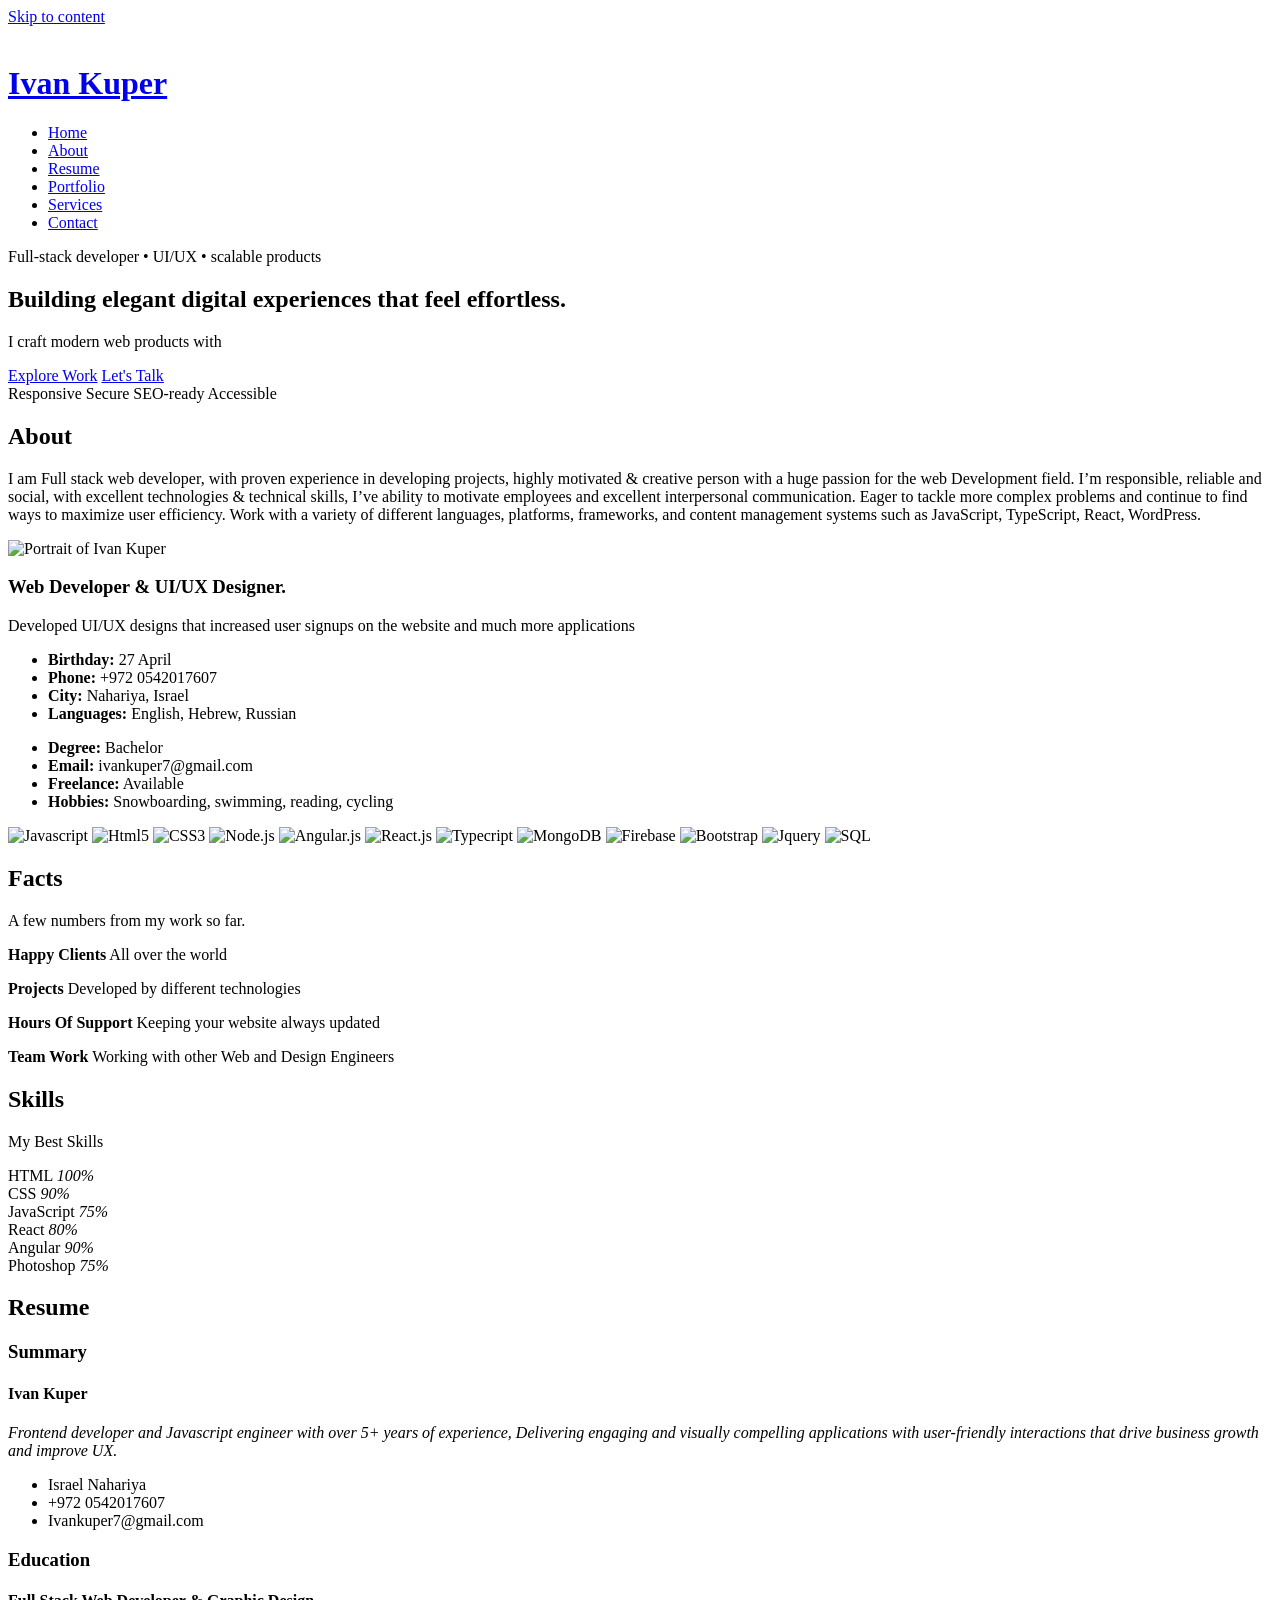
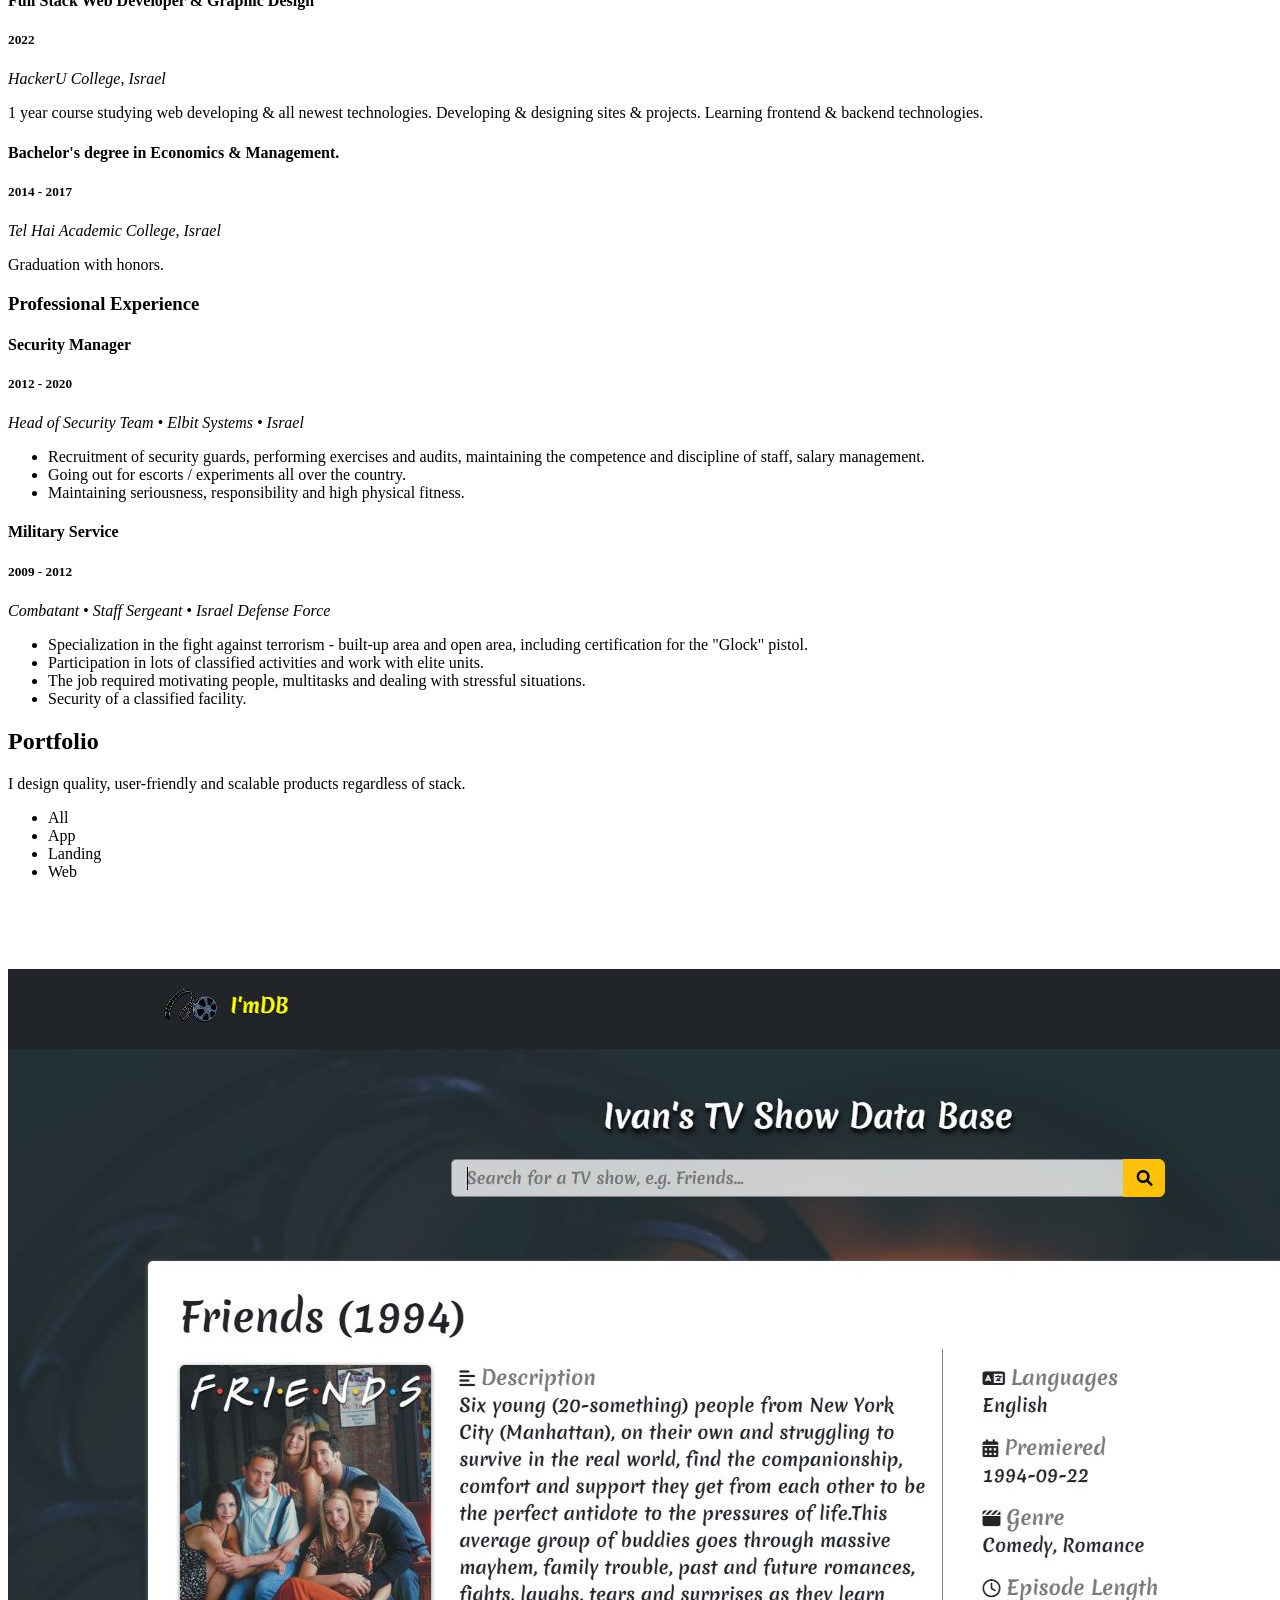
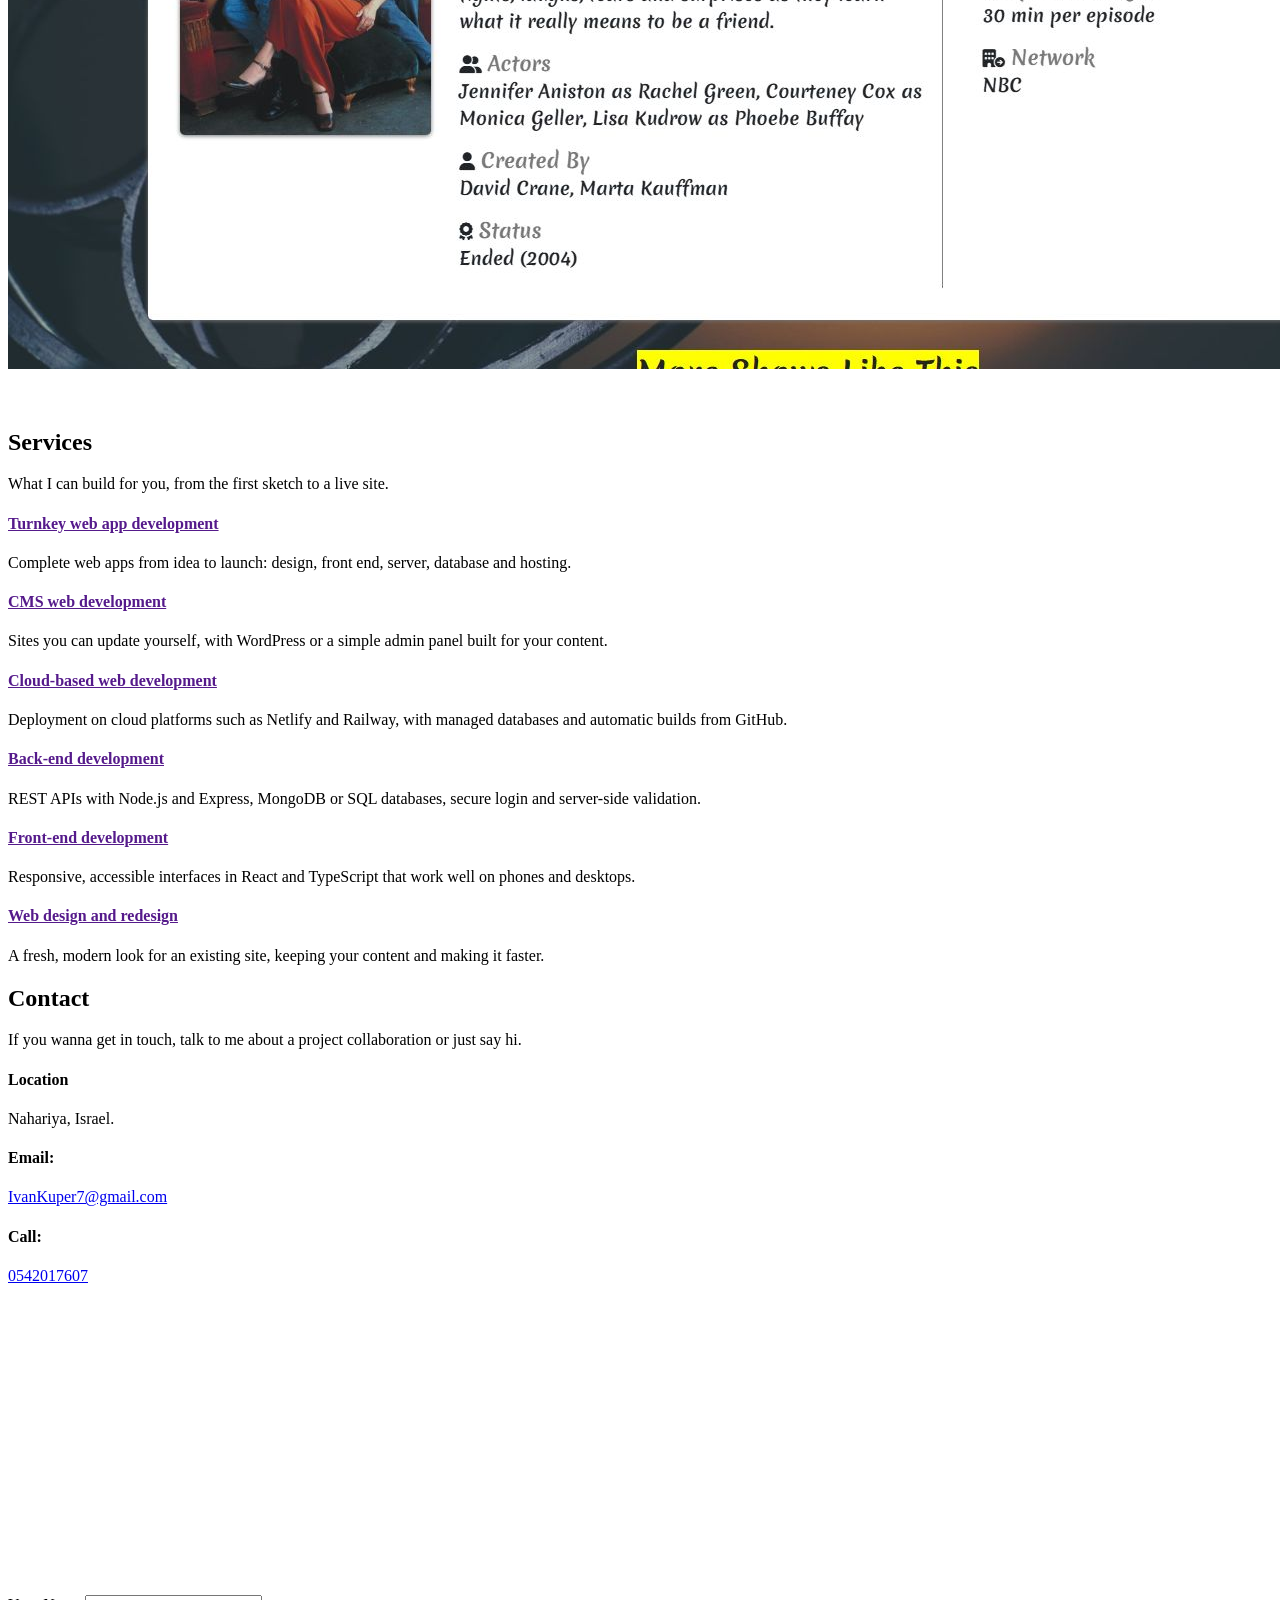
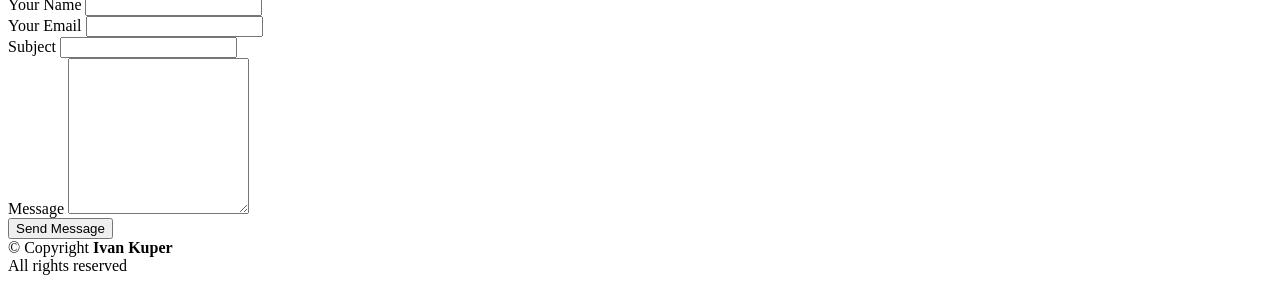
==== classic.html @ 94e7eb1d "Keep cards clear of the top bar, fix project claims, drop the dead resume link - Frosted top band so" ====
<!doctype html>
<html lang="en">
  <head>
    <!-- Google tag (gtag.js) -->
    <script
      async
      src="https://www.googletagmanager.com/gtag/js?id=G-8F8KC9WQPY"
    ></script>
    <script>
      window.dataLayer = window.dataLayer || [];
      function gtag() {
        dataLayer.push(arguments);
      }
      gtag("js", new Date());

      gtag("config", "G-8F8KC9WQPY");
    </script>
    <meta charset="utf-8" />
    <meta content="width=device-width, initial-scale=1.0" name="viewport" />
    <meta name="theme-color" content="#060816" />

    <title>Ivan Kuper | Full-Stack Developer & UI/UX Designer</title>
    <meta
      name="description"
      content="Ivan Kuper builds modern, responsive, and accessible web experiences with a premium blend of design and engineering."
    />
    <meta
      name="keywords"
      content="Ivan Kuper, full-stack developer, web developer, UI/UX designer, portfolio, responsive websites"
    />

    <!-- Favicons -->
    <link href="assets/img/logo.png" rel="icon" />
    <link href="assets/img/logo.png" rel="apple-touch-icon" />

    <!-- Google Fonts -->
    <link
      href="https://fonts.googleapis.com/css?family=Open+Sans:300,300i,400,400i,600,600i,700,700i|Raleway:300,300i,400,400i,500,500i,600,600i,700,700i|Poppins:300,300i,400,400i,500,500i,600,600i,700,700i"
      rel="stylesheet"
    />

    <!-- Vendor CSS Files -->
    <link href="assets/vendor/aos/aos.css" rel="stylesheet" />
    <link
      href="assets/vendor/bootstrap/css/bootstrap.min.css"
      rel="stylesheet"
    />
    <link
      href="assets/vendor/bootstrap-icons/bootstrap-icons.css"
      rel="stylesheet"
    />
    <link href="assets/vendor/boxicons/css/boxicons.min.css" rel="stylesheet" />
    <link
      href="assets/vendor/glightbox/css/glightbox.min.css"
      rel="stylesheet"
    />
    <link href="assets/vendor/swiper/swiper-bundle.min.css" rel="stylesheet" />

    <!-- Template Main CSS File -->
    <link href="assets/css/style.css" rel="stylesheet" />
  </head>

  <body>
    <a class="skip-link" href="#main">Skip to content</a>

    <!-- ======= Mobile nav toggle button ======= -->
    <i class="bi bi-list mobile-nav-toggle d-xl-none"></i>

    <!-- ======= Header ======= -->
    <header id="header">
      <div class="d-flex flex-column">
        <div class="profile">
          <img
            src="assets/img/Profile.jpg"
            alt=""
            class="img-fluid rounded-circle"
          />
          <h1 class="text-light"><a href="index.html">Ivan Kuper</a></h1>
          <div class="social-links mt-3 text-center">
            <a
              target="_blank"
              href="https://twitter.com/Ivan7Kuper"
              class="twitter"
              ><i class="bx bxl-twitter"></i
            ></a>
            <a
              target="_blank"
              href="https://www.facebook.com/ivankuper7"
              class="facebook"
              ><i class="bx bxl-facebook"></i
            ></a>
            <a
              target="_blank"
              href="https://www.instagram.com/ivan_kuper/"
              class="instagram"
              ><i class="bx bxl-instagram"></i
            ></a>
            <a
              target="_blank"
              href="https://github.com/IvanKuper"
              class="google-plus"
              ><i class="bx bxl-github"></i
            ></a>
            <a
              target="_blank"
              href="https://www.linkedin.com/in/ivankuper/"
              class="linkedin"
              ><i class="bx bxl-linkedin"></i
            ></a>
          </div>
        </div>

        <nav id="navbar" class="nav-menu navbar">
          <ul>
            <li>
              <a href="#hero" class="nav-link scrollto active"
                ><i class="bx bx-home"></i> <span>Home</span></a
              >
            </li>
            <li>
              <a href="#about" class="nav-link scrollto"
                ><i class="bx bx-user"></i> <span>About</span></a
              >
            </li>
            <li>
              <a href="#resume" class="nav-link scrollto"
                ><i class="bx bx-file-blank"></i> <span>Resume</span></a
              >
            </li>
            <li>
              <a href="#portfolio" class="nav-link scrollto"
                ><i class="bx bx-book-content"></i> <span>Portfolio</span></a
              >
            </li>
            <li>
              <a href="#services" class="nav-link scrollto"
                ><i class="bx bx-server"></i> <span>Services</span></a
              >
            </li>
            <li>
              <a href="#contact" class="nav-link scrollto"
                ><i class="bx bx-envelope"></i> <span>Contact</span></a
              >
            </li>
          </ul>
        </nav>
        <!-- .nav-menu -->
      </div>
    </header>
    <!-- End Header -->

    <!-- ======= Hero Section ======= -->
    <section
      id="hero"
      class="d-flex flex-column justify-content-center align-items-center"
    >
      <div class="hero-container" data-aos="fade-up">
        <div class="hero-badge">
          Full-stack developer • UI/UX • scalable products
        </div>
        <h1>Building elegant digital experiences that feel effortless.</h1>
        <p>
          I craft modern web products with
          <span
            class="typed"
            data-typed-items="fast performance, polished interfaces, accessible products, scalable architecture"
          ></span>
        </p>
        <div class="hero-actions">
          <a href="#portfolio" class="btn btn-primary">Explore Work</a>
          <a href="#contact" class="btn btn-secondary">Let's Talk</a>
        </div>
        <div class="hero-highlights">
          <span>Responsive</span>
          <span>Secure</span>
          <span>SEO-ready</span>
          <span>Accessible</span>
        </div>
      </div>
    </section>

    <!-- End Hero -->

    <main id="main">
      <!-- ======= About Section ======= -->
      <section id="about" class="about">
        <div class="container">
          <div class="section-title">
            <h2>About</h2>
            <p>
              I am Full stack web developer, with proven experience in
              developing projects, highly motivated & creative person with a
              huge passion for the web Development field. I’m responsible,
              reliable and social, with excellent technologies & technical
              skills, I’ve ability to motivate employees and excellent
              interpersonal communication. Eager to tackle more complex problems
              and continue to find ways to maximize user efficiency. Work with a
              variety of different languages, platforms, frameworks, and content
              management systems such as JavaScript, TypeScript, React,
              WordPress.
            </p>
            <p></p>
          </div>

          <div class="row">
            <div class="col-lg-4" data-aos="fade-right">
              <img
                src="assets/img/Profile.jpg"
                class="img-fluid"
                alt="Portrait of Ivan Kuper"
              />
            </div>
            <div class="col-lg-8 pt-4 pt-lg-0 content" data-aos="fade-left">
              <h3>Web Developer &amp; UI/UX Designer.</h3>
              <p class="fst-italic">
                Developed UI/UX designs that increased user signups on the
                website and much more applications
              </p>
              <div class="row">
                <div class="col-lg-6">
                  <ul>
                    <li>
                      <i class="bi bi-chevron-right"></i>
                      <strong>Birthday:</strong> <span>27 April</span>
                    </li>
                    <li>
                      <i class="bi bi-chevron-right"></i>
                      <strong>Phone:</strong> <span>+972 0542017607</span>
                    </li>
                    <li>
                      <i class="bi bi-chevron-right"></i>
                      <strong>City:</strong> <span>Nahariya, Israel</span>
                    </li>
                    <li>
                      <i class="bi bi-chevron-right"></i>
                      <strong>Languages:</strong>
                      <span>English, Hebrew, Russian</span>
                    </li>
                  </ul>
                </div>
                <div class="col-lg-6">
                  <ul>
                    <li>
                      <i class="bi bi-chevron-right"></i>
                      <strong>Degree:</strong> <span>Bachelor</span>
                    </li>
                    <li>
                      <i class="bi bi-chevron-right"></i>
                      <strong>Email:</strong>
                      <span>ivankuper7@gmail.com</span>
                    </li>
                    <li>
                      <i class="bi bi-chevron-right"></i>
                      <strong>Freelance:</strong> <span>Available</span>
                    </li>
                    <li>
                      <i class="bi bi-chevron-right"></i>
                      <strong>Hobbies:</strong>
                      <span>Snowboarding, swimming, reading, cycling</span>
                    </li>
                  </ul>
                </div>
              </div>
              <div class="logos">
                <div class="row">
                  <img
                    class="lan-logos"
                    src="./assets/img/Languages/javascript.png"
                    alt="Javascript"
                  />
                  <img
                    class="lan-logos"
                    src="./assets/img/Languages/html5.png"
                    alt="Html5"
                  />
                  <img
                    class="lan-logos"
                    src="./assets/img/Languages/css3.png"
                    alt="CSS3"
                  />
                  <img
                    class="lan-logos"
                    src="./assets/img/Languages/node.png"
                    alt="Node.js"
                  />
                  <img
                    class="lan-logos"
                    src="./assets/img/Languages/AngularJS-Shield.svg"
                    alt="Angular.js"
                  />
                  <img
                    class="lan-logos"
                    src="./assets/img/Languages/react.png"
                    alt="React.js"
                  />
                  <img
                    class="lan-logos"
                    src="./assets/img/Languages/typescript.png"
                    alt="Typecript"
                  />
                  <img
                    class="lan-logos"
                    src="./assets/img/Languages/Mongo.png"
                    alt="MongoDB"
                  />
                  <img
                    class="lan-logos"
                    src="./assets/img/Languages/firebase.png"
                    alt="Firebase"
                  />

                  <img
                    class="lan-logos"
                    src="./assets/img/Languages/bootstrap_plain_wordmark_logo_icon_146620.png"
                    alt="Bootstrap"
                  />
                  <img
                    class="lan-logos"
                    src="./assets/img/Languages/jquery.gif"
                    alt="Jquery"
                  />
                  <img
                    class="lan-logos"
                    src="./assets/img/Languages/sql.png"
                    alt="SQL"
                  />
                </div>
              </div>
            </div>
          </div>
        </div>
      </section>
      <!-- End About Section -->

      <!-- ======= Facts Section ======= -->
      <section id="facts" class="facts">
        <div class="container">
          <div class="section-title">
            <h2>Facts</h2>
            <p>
              A few numbers from my work so far.
            </p>
          </div>

          <div class="row no-gutters">
            <div
              class="col-lg-3 col-md-6 d-md-flex align-items-md-stretch"
              data-aos="fade-up"
            >
              <div class="count-box">
                <i class="bi bi-emoji-smile"></i>
                <span
                  data-purecounter-start="0"
                  data-purecounter-end="15"
                  data-purecounter-duration="1"
                  class="purecounter"
                ></span>
                <p><strong>Happy Clients</strong> All over the world</p>
              </div>
            </div>

            <div
              class="col-lg-3 col-md-6 d-md-flex align-items-md-stretch"
              data-aos="fade-up"
              data-aos-delay="100"
            >
              <div class="count-box">
                <i class="bi bi-journal-richtext"></i>
                <span
                  data-purecounter-start="0"
                  data-purecounter-end="10"
                  data-purecounter-duration="1"
                  class="purecounter"
                ></span>
                <p>
                  <strong>Projects</strong> Developed by different technologies
                </p>
              </div>
            </div>

            <div
              class="col-lg-3 col-md-6 d-md-flex align-items-md-stretch"
              data-aos="fade-up"
              data-aos-delay="200"
            >
              <div class="count-box">
                <i class="bi bi-headset"></i>
                <span
                  data-purecounter-start="0"
                  data-purecounter-end="360"
                  data-purecounter-duration="1"
                  class="purecounter"
                ></span>
                <p>
                  <strong>Hours Of Support</strong> Keeping your website always
                  updated
                </p>
              </div>
            </div>

            <div
              class="col-lg-3 col-md-6 d-md-flex align-items-md-stretch"
              data-aos="fade-up"
              data-aos-delay="300"
            >
              <div class="count-box">
                <i class="bi bi-people"></i>
                <span
                  data-purecounter-start="0"
                  data-purecounter-end="4"
                  data-purecounter-duration="1"
                  class="purecounter"
                ></span>
                <p>
                  <strong>Team Work</strong> Working with other Web and Design
                  Engineers
                </p>
              </div>
            </div>
          </div>
        </div>
      </section>
      <!-- End Facts Section -->

      <!-- ======= Skills Section ======= -->
      <section id="skills" class="skills section-bg">
        <div class="container">
          <div class="section-title">
            <h2>Skills</h2>
            <p>My Best Skills</p>
          </div>

          <div class="row skills-content">
            <div class="col-lg-6" data-aos="fade-up">
              <div class="progress">
                <span class="skill">HTML <i class="val">100%</i></span>
                <div class="progress-bar-wrap">
                  <div
                    class="progress-bar"
                    role="progressbar"
                    aria-valuenow="100"
                    aria-valuemin="0"
                    aria-valuemax="100"
                  ></div>
                </div>
              </div>

              <div class="progress">
                <span class="skill">CSS <i class="val">90%</i></span>
                <div class="progress-bar-wrap">
                  <div
                    class="progress-bar"
                    role="progressbar"
                    aria-valuenow="90"
                    aria-valuemin="0"
                    aria-valuemax="100"
                  ></div>
                </div>
              </div>

              <div class="progress">
                <span class="skill">JavaScript <i class="val">75%</i></span>
                <div class="progress-bar-wrap">
                  <div
                    class="progress-bar"
                    role="progressbar"
                    aria-valuenow="75"
                    aria-valuemin="0"
                    aria-valuemax="100"
                  ></div>
                </div>
              </div>
            </div>

            <div class="col-lg-6" data-aos="fade-up" data-aos-delay="100">
              <div class="progress">
                <span class="skill">React <i class="val">80%</i></span>
                <div class="progress-bar-wrap">
                  <div
                    class="progress-bar"
                    role="progressbar"
                    aria-valuenow="80"
                    aria-valuemin="0"
                    aria-valuemax="100"
                  ></div>
                </div>
              </div>

              <div class="progress">
                <span class="skill">Angular <i class="val">90%</i></span>
                <div class="progress-bar-wrap">
                  <div
                    class="progress-bar"
                    role="progressbar"
                    aria-valuenow="90"
                    aria-valuemin="0"
                    aria-valuemax="100"
                  ></div>
                </div>
              </div>

              <div class="progress">
                <span class="skill">Photoshop <i class="val">75%</i></span>
                <div class="progress-bar-wrap">
                  <div
                    class="progress-bar"
                    role="progressbar"
                    aria-valuenow="75"
                    aria-valuemin="0"
                    aria-valuemax="100"
                  ></div>
                </div>
              </div>
            </div>
          </div>
        </div>
      </section>
      <!-- End Skills Section -->

      <!-- ======= Resume Section ======= -->
      <section id="resume" class="resume">
        <div class="container">
          <div class="section-title">
            <h2>Resume</h2>
            <p></p>
          </div>
          <div class="row">
            <div class="col-lg-6" data-aos="fade-up">
              <h3 class="resume-title">Summary</h3>
              <div class="resume-item pb-0">
                <h4>Ivan Kuper</h4>
                <p>
                  <em>
                    Frontend developer and Javascript engineer with over 5+
                    years of experience, Delivering engaging and visually
                    compelling applications with user-friendly interactions that
                    drive business growth and improve UX.
                  </em>
                </p>
                <ul>
                  <li>Israel Nahariya</li>
                  <li>+972 0542017607</li>
                  <li>Ivankuper7@gmail.com</li>
                </ul>
              </div>

              <h3 class="resume-title">Education</h3>
              <div class="resume-item">
                <h4>Full Stack Web Developer &amp; Graphic Design</h4>
                <h5>2022</h5>
                <p><em>HackerU College, Israel</em></p>
                <p>
                  1 year course studying web developing & all newest
                  technologies. Developing & designing sites & projects.
                  Learning frontend & backend technologies.
                </p>
              </div>
              <div class="resume-item">
                <h4>Bachelor's degree in Economics &amp; Management.</h4>
                <h5>2014 - 2017</h5>
                <p><em>Tel Hai Academic College, Israel</em></p>
                <p>Graduation with honors.</p>
              </div>
            </div>
            <div class="col-lg-6" data-aos="fade-up" data-aos-delay="100">
              <h3 class="resume-title">Professional Experience</h3>
              <div class="resume-item">
                <h4>Security Manager</h4>
                <h5>2012 - 2020</h5>
                <p>
                  <em>Head of Security Team • Elbit Systems • Israel </em>
                </p>
                <ul>
                  <li>
                    Recruitment of security guards, performing exercises and
                    audits, maintaining the competence and discipline of staff,
                    salary management.
                  </li>
                  <li>
                    Going out for escorts / experiments all over the country.
                  </li>
                  <li>
                    Maintaining seriousness, responsibility and high physical
                    fitness.
                  </li>
                </ul>
              </div>
              <div class="resume-item">
                <h4>Military Service</h4>
                <h5>2009 - 2012</h5>
                <p>
                  <em>Combatant • Staff Sergeant • Israel Defense Force</em>
                </p>
                <ul>
                  <li>
                    Specialization in the fight against terrorism - built-up
                    area and open area, including certification for the "Glock"
                    pistol.
                  </li>
                  <li>
                    Participation in lots of classified activities and work with
                    elite units.
                  </li>

                  <li>
                    The job required motivating people, multitasks and dealing
                    with stressful situations.
                  </li>
                  <li>Security of a classified facility.</li>
                </ul>
              </div>
            </div>
          </div>
        </div>
      </section>
      <!-- End Resume Section -->

      <!-- ======= Portfolio Section ======= -->
      <section id="portfolio" class="portfolio section-bg">
        <div class="container">
          <div class="section-title">
            <h2>Portfolio</h2>
            <p>
              I design quality, user-friendly and scalable products regardless
              of stack.
            </p>
          </div>

          <div class="row" data-aos="fade-up">
            <div class="col-lg-12 d-flex justify-content-center">
              <ul id="portfolio-flters">
                <li data-filter="*" class="filter-active">All</li>
                <li data-filter=".filter-app">App</li>
                <li data-filter=".filter-card">Landing</li>
                <li data-filter=".filter-web">Web</li>
              </ul>
            </div>
          </div>

          <div
            class="row portfolio-container"
            data-aos="fade-up"
            data-aos-delay="100"
          >
            <div class="col-lg-4 col-md-6 portfolio-item filter-web">
              <div class="portfolio-wrap">
                <img
                  src="assets/img/portfolio/bizik.JPG"
                  class="img-fluid"
                  alt=""
                />
                <div class="portfolio-links">
                  <a
                    href="https://github.com/IvanKuper/BiziK"
                    target="_blank"
                    ><i class="bx bxl-github"></i
                  ></a>
                  <a href="https://bizik.netlify.app/" target="_blank"
                    ><i class="bx bx-link"></i
                  ></a>
                </div>
              </div>
            </div>
            <div class="col-lg-4 col-md-6 portfolio-item filter-web">
              <div class="portfolio-wrap">
                <img
                  src="assets/img/portfolio/mardi.JPG"
                  class="img-fluid"
                  alt=""
                />
                <div class="portfolio-links">
                  <a
                    href="https://github.com/IvanKuper/mardi-gras-by-ivan-kuper"
                    target="_blank"
                    ><i class="bx bxl-github"></i
                  ></a>
                  <a
                    href="https://mardi-gras-by-ivan-kuper.netlify.app/"
                    target="_blank"
                    ><i class="bx bx-link"></i
                  ></a>
                </div>
              </div>
            </div>
            <div class="col-lg-4 col-md-6 portfolio-item filter-web">
              <div class="portfolio-wrap">
                <img
                  src="assets/img/portfolio/sushi lovers.JPG"
                  class="img-fluid"
                  alt=""
                />
                <div class="portfolio-links">
                  <a href="https://github.com/IvanKuper" target="_blank"
                    ><i class="bx bxl-github"></i
                  ></a>
                  <a href="https://sushilovers.netlify.app/" target="_blank"
                    ><i class="bx bx-link"></i
                  ></a>
                </div>
              </div>
            </div>

            <div class="col-lg-4 col-md-6 portfolio-item filter-app">
              <div class="portfolio-wrap">
                <img
                  src="assets/img/portfolio/snake.JPG"
                  class="img-fluid"
                  alt=""
                />
                <div class="portfolio-links">
                  <a
                    href="https://github.com/IvanKuper"
                    title="Web 3"
                    target="_blank"
                    ><i class="bx bxl-github"></i
                  ></a>
                  <a
                    href="https://snake-by-ivan-kuper.netlify.app/"
                    target="_blank"
                    ><i class="bx bx-link"></i
                  ></a>
                </div>
              </div>
            </div>

            <div class="col-lg-4 col-md-6 portfolio-item filter-app">
              <div class="portfolio-wrap">
                <img
                  src="assets/img/portfolio/imdb.JPG"
                  class="img-fluid"
                  alt=""
                />
                <div class="portfolio-links">
                  <a href="https://github.com/IvanKuper" target="_blank"
                    ><i class="bx bxl-github"></i
                  ></a>
                  <a
                    href="https://imdb-by-ivan-kuper.netlify.app/"
                    target="_blank"
                    ><i class="bx bx-link"></i
                  ></a>
                </div>
              </div>
            </div>
            <div class="col-lg-4 col-md-6 portfolio-item filter-app">
              <div class="portfolio-wrap">
                <img
                  src="assets/img/portfolio/tictactoe.JPG"
                  class="img-fluid"
                  alt=""
                />
                <div class="portfolio-links">
                  <a href="https://github.com/IvanKuper" target="_blank"
                    ><i class="bx bxl-github"></i
                  ></a>
                  <a
                    href="https://tictactoe-by-ivan-kuper.netlify.app/"
                    target="_blank"
                    ><i class="bx bx-link"></i
                  ></a>
                </div>
              </div>
            </div>
            <div class="col-lg-4 col-md-6 portfolio-item filter-app">
              <div class="portfolio-wrap">
                <img
                  src="assets/img/portfolio/blackjack.JPG"
                  class="img-fluid"
                  alt=""
                />
                <div class="portfolio-links">
                  <a href="https://github.com/IvanKuper" target="_blank"
                    ><i class="bx bxl-github"></i
                  ></a>
                  <a
                    href="https://blackjack-by-ivan-kuper.netlify.app/"
                    target="_blank"
                    ><i class="bx bx-link"></i
                  ></a>
                </div>
              </div>
            </div>
          </div>
        </div>
      </section>
      <!-- End Portfolio Section -->

      <!-- ======= Services Section ======= -->
      <section id="services" class="services">
        <div class="container">
          <div class="section-title">
            <h2>Services</h2>
            <p>
              What I can build for you, from the first sketch to a live site.
            </p>
          </div>

          <div class="row">
            <div class="col-lg-4 col-md-6 icon-box" data-aos="fade-up">
              <div class="icon"><i class="bi bi-briefcase"></i></div>
              <h4 class="title"><a href="">Turnkey web app development</a></h4>
              <p class="description">
                Complete web apps from idea to launch: design, front end, server, database and hosting.
              </p>
            </div>
            <div
              class="col-lg-4 col-md-6 icon-box"
              data-aos="fade-up"
              data-aos-delay="100"
            >
              <div class="icon"><i class="bi bi-card-checklist"></i></div>
              <h4 class="title"><a href="">CMS web development</a></h4>
              <p class="description">
                Sites you can update yourself, with WordPress or a simple admin panel built for your content.
              </p>
            </div>
            <div
              class="col-lg-4 col-md-6 icon-box"
              data-aos="fade-up"
              data-aos-delay="200"
            >
              <div class="icon"><i class="bi bi-bar-chart"></i></div>
              <h4 class="title"><a href="">Cloud-based web development</a></h4>
              <p class="description">
                Deployment on cloud platforms such as Netlify and Railway, with managed databases and automatic builds from GitHub.
              </p>
            </div>
            <div
              class="col-lg-4 col-md-6 icon-box"
              data-aos="fade-up"
              data-aos-delay="300"
            >
              <div class="icon"><i class="bi bi-binoculars"></i></div>
              <h4 class="title"><a href="">Back-end development</a></h4>
              <p class="description">
                REST APIs with Node.js and Express, MongoDB or SQL databases, secure login and server-side validation.
              </p>
            </div>
            <div
              class="col-lg-4 col-md-6 icon-box"
              data-aos="fade-up"
              data-aos-delay="400"
            >
              <div class="icon"><i class="bi bi-brightness-high"></i></div>
              <h4 class="title"><a href="">Front-end development</a></h4>
              <p class="description">
                Responsive, accessible interfaces in React and TypeScript that work well on phones and desktops.
              </p>
            </div>
            <div
              class="col-lg-4 col-md-6 icon-box"
              data-aos="fade-up"
              data-aos-delay="500"
            >
              <div class="icon"><i class="bi bi-calendar4-week"></i></div>
              <h4 class="title"><a href="">Web design and redesign</a></h4>
              <p class="description">
                A fresh, modern look for an existing site, keeping your content and making it faster.
              </p>
            </div>
          </div>
        </div>
      </section>
      <!-- End Services Section -->

      <!-- ======= Testimonials Section ======= -->
      <!-- <section id="testimonials" class="testimonials section-bg">
        <div class="container">
          <div class="section-title">
            <h2>Testimonials</h2>
            <p>
              Magnam dolores commodi suscipit. Necessitatibus eius consequatur
              ex aliquid fuga eum quidem. Sit sint consectetur velit. Quisquam
              quos quisquam cupiditate. Et nemo qui impedit suscipit alias ea.
              Quia fugiat sit in iste officiis commodi quidem hic quas.
            </p>
          </div>

          <div
            class="testimonials-slider swiper"
            data-aos="fade-up"
            data-aos-delay="100"
          >
            <div class="swiper-wrapper">
              <div class="swiper-slide">
                <div class="testimonial-item" data-aos="fade-up">
                  <p>
                    <i class="bx bxs-quote-alt-left quote-icon-left"></i>
                    Proin iaculis purus consequat sem cure digni ssim donec
                    porttitora entum suscipit rhoncus. Accusantium quam,
                    ultricies eget id, aliquam eget nibh et. Maecen aliquam,
                    risus at semper.
                    <i class="bx bxs-quote-alt-right quote-icon-right"></i>
                  </p>
                  <img
                    src="assets/img/testimonials/testimonials-1.jpg"
                    class="testimonial-img"
                    alt=""
                  />
                  <h3>Saul Goodman</h3>
                  <h4>Ceo &amp; Founder</h4>
                </div>
              </div> -->
      <!-- End testimonial item -->

      <!-- <div class="swiper-slide">
                <div
                  class="testimonial-item"
                  data-aos="fade-up"
                  data-aos-delay="100"
                >
                  <p>
                    <i class="bx bxs-quote-alt-left quote-icon-left"></i>
                    Export tempor illum tamen malis malis eram quae irure esse
                    labore quem cillum quid cillum eram malis quorum velit fore
                    eram velit sunt aliqua noster fugiat irure amet legam anim
                    culpa.
                    <i class="bx bxs-quote-alt-right quote-icon-right"></i>
                  </p>
                  <img
                    src="assets/img/testimonials/testimonials-2.jpg"
                    class="testimonial-img"
                    alt=""
                  />
                  <h3>Sara Wilsson</h3>
                  <h4>Designer</h4>
                </div>
              </div> -->
      <!-- End testimonial item -->

      <!-- <div class="swiper-slide">
                <div
                  class="testimonial-item"
                  data-aos="fade-up"
                  data-aos-delay="200"
                >
                  <p>
                    <i class="bx bxs-quote-alt-left quote-icon-left"></i>
                    Enim nisi quem export duis labore cillum quae magna enim
                    sint quorum nulla quem veniam duis minim tempor labore quem
                    eram duis noster aute amet eram fore quis sint minim.
                    <i class="bx bxs-quote-alt-right quote-icon-right"></i>
                  </p>
                  <img
                    src="assets/img/testimonials/testimonials-3.jpg"
                    class="testimonial-img"
                    alt=""
                  />
                  <h3>Jena Karlis</h3>
                  <h4>Store Owner</h4>
                </div>
              </div> -->
      <!-- End testimonial item -->

      <!-- <div class="swiper-slide">
                <div
                  class="testimonial-item"
                  data-aos="fade-up"
                  data-aos-delay="300"
                >
                  <p>
                    <i class="bx bxs-quote-alt-left quote-icon-left"></i>
                    Fugiat enim eram quae cillum dolore dolor amet nulla culpa
                    multos export minim fugiat minim velit minim dolor enim duis
                    veniam ipsum anim magna sunt elit fore quem dolore labore
                    illum veniam.
                    <i class="bx bxs-quote-alt-right quote-icon-right"></i>
                  </p>
                  <img
                    src="assets/img/testimonials/testimonials-4.jpg"
                    class="testimonial-img"
                    alt=""
                  />
                  <h3>Matt Brandon</h3>
                  <h4>Freelancer</h4>
                </div>
              </div> -->
      <!-- End testimonial item -->

      <!-- <div class="swiper-slide">
                <div
                  class="testimonial-item"
                  data-aos="fade-up"
                  data-aos-delay="400"
                >
                  <p>
                    <i class="bx bxs-quote-alt-left quote-icon-left"></i>
                    Quis quorum aliqua sint quem legam fore sunt eram irure
                    aliqua veniam tempor noster veniam enim culpa labore duis
                    sunt culpa nulla illum cillum fugiat legam esse veniam culpa
                    fore nisi cillum quid.
                    <i class="bx bxs-quote-alt-right quote-icon-right"></i>
                  </p>
                  <img
                    src="assets/img/testimonials/testimonials-5.jpg"
                    class="testimonial-img"
                    alt=""
                  />
                  <h3>John Larson</h3>
                  <h4>Entrepreneur</h4>
                </div>
              </div> -->
      <!-- End testimonial item -->
      <!-- </div>
            <div class="swiper-pagination"></div>
          </div>
        </div>
      </section> -->
      <!-- End Testimonials Section -->

      <!-- ======= Contact Section ======= -->
      <section id="contact" class="contact">
        <div class="container">
          <div class="section-title">
            <h2>Contact</h2>
            <p>
              If you wanna get in touch, talk to me about a project
              collaboration or just say hi.
            </p>
          </div>

          <div class="row" data-aos="fade-in">
            <div class="col-lg-5 d-flex align-items-stretch">
              <div class="info">
                <div class="address">
                  <i class="bi bi-geo-alt"></i>
                  <h4>Location</h4>
                  <p>Nahariya, Israel.</p>
                </div>

                <div class="email">
                  <i class="bi bi-envelope"></i>
                  <h4>Email:</h4>
                  <p>
                    <a href="mailto:IvanKuper7@gmail.com"
                      >IvanKuper7@gmail.com</a
                    >
                  </p>
                </div>

                <div class="phone">
                  <i class="bi bi-phone"></i>
                  <h4>Call:</h4>
                  <p><a href="tel:0542017607">0542017607</a></p>
                </div>

                <iframe
                  src="https://www.google.com/maps/embed?pb=!1m14!1m12!1m3!1d26767.48472430573!2d35.1141888!3d33.00547355!2m3!1f0!2f0!3f0!3m2!1i1024!2i768!4f13.1!5e0!3m2!1siw!2sil!4v1666555616680!5m2!1siw!2sil"
                  frameborder="0"
                  style="border: 0; width: 100%; height: 290px"
                  allowfullscreen
                ></iframe>
              </div>
            </div>

            <div class="col-lg-7 mt-5 mt-lg-0 d-flex align-items-stretch">
              <form id="contact-form" role="form" class="php-email-form">
                <div class="row">
                  <div class="form-group col-md-6">
                    <label for="name">Your Name</label>
                    <input
                      type="text"
                      name="name"
                      class="form-control"
                      id="name"
                      required
                    />
                  </div>
                  <div class="form-group col-md-6">
                    <label for="email">Your Email</label>
                    <input
                      type="email"
                      class="form-control"
                      name="email"
                      id="email"
                      required
                    />
                  </div>
                </div>
                <div class="form-group">
                  <label for="subject">Subject</label>
                  <input
                    type="text"
                    class="form-control"
                    name="subject"
                    id="subject"
                    required
                  />
                </div>
                <div class="form-group">
                  <label for="message">Message</label>
                  <textarea
                    class="form-control"
                    name="message"
                    id="message"
                    rows="10"
                    required
                  ></textarea>
                </div>
                <div class="text-center">
                  <button type="submit">Send Message</button>
                </div>
              </form>
            </div>
          </div>
        </div>
      </section>
      <!-- End Contact Section -->
    </main>
    <!-- End #main -->

    <!-- ======= Footer ======= -->
    <footer id="footer">
      <div class="container">
        <div class="copyright">
          &copy; Copyright <strong><span>Ivan Kuper</span></strong>
        </div>
        <div class="credits">
          All rights reserved <span id="current-year"></span>
          <a href=""></a>
        </div>
      </div>
    </footer>
    <!-- End  Footer -->

    <a
      href="#"
      class="back-to-top d-flex align-items-center justify-content-center"
      ><i class="bi bi-arrow-up-short"></i
    ></a>

    <!-- Vendor JS Files -->
    <script src="assets/vendor/purecounter/purecounter_vanilla.js"></script>
    <script src="assets/vendor/aos/aos.js"></script>
    <script src="assets/vendor/bootstrap/js/bootstrap.bundle.min.js"></script>
    <script src="assets/vendor/glightbox/js/glightbox.min.js"></script>
    <script src="assets/vendor/isotope-layout/isotope.pkgd.min.js"></script>
    <script src="assets/vendor/swiper/swiper-bundle.min.js"></script>
    <script src="assets/vendor/typed.js/typed.min.js"></script>
    <script src="assets/vendor/waypoints/noframework.waypoints.js"></script>
    <script>
      // No backend: open the visitor's mail app with the message filled in.
      document
        .getElementById("contact-form")
        .addEventListener("submit", function (e) {
          e.preventDefault();
          var f = e.target;
          var body =
            f.message.value + "\n\n" + f.name.value + " <" + f.email.value + ">";
          window.location.href =
            "mailto:IvanKuper7@gmail.com?subject=" +
            encodeURIComponent(f.subject.value) +
            "&body=" +
            encodeURIComponent(body);
        });
    </script>

    <!-- Template Main JS File -->
    <script src="assets/js/main.js"></script>
  </body>
</html>
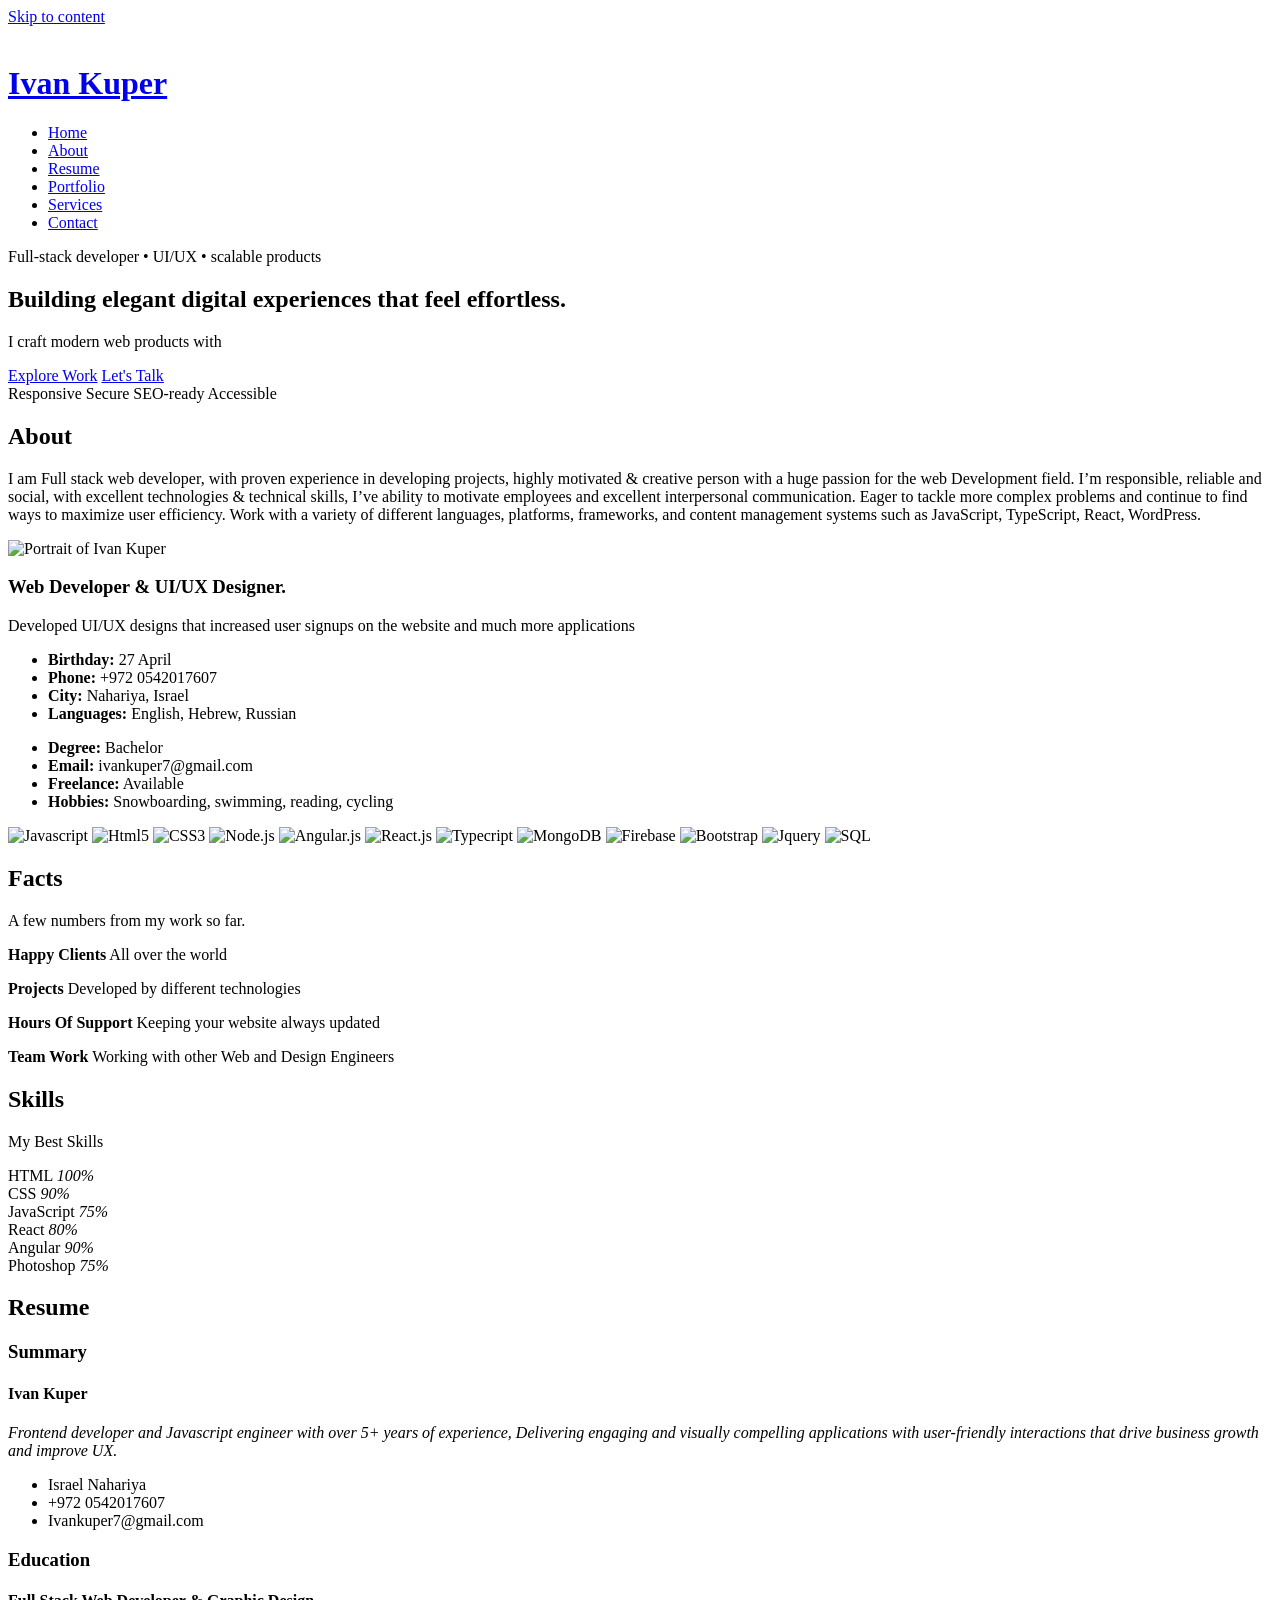
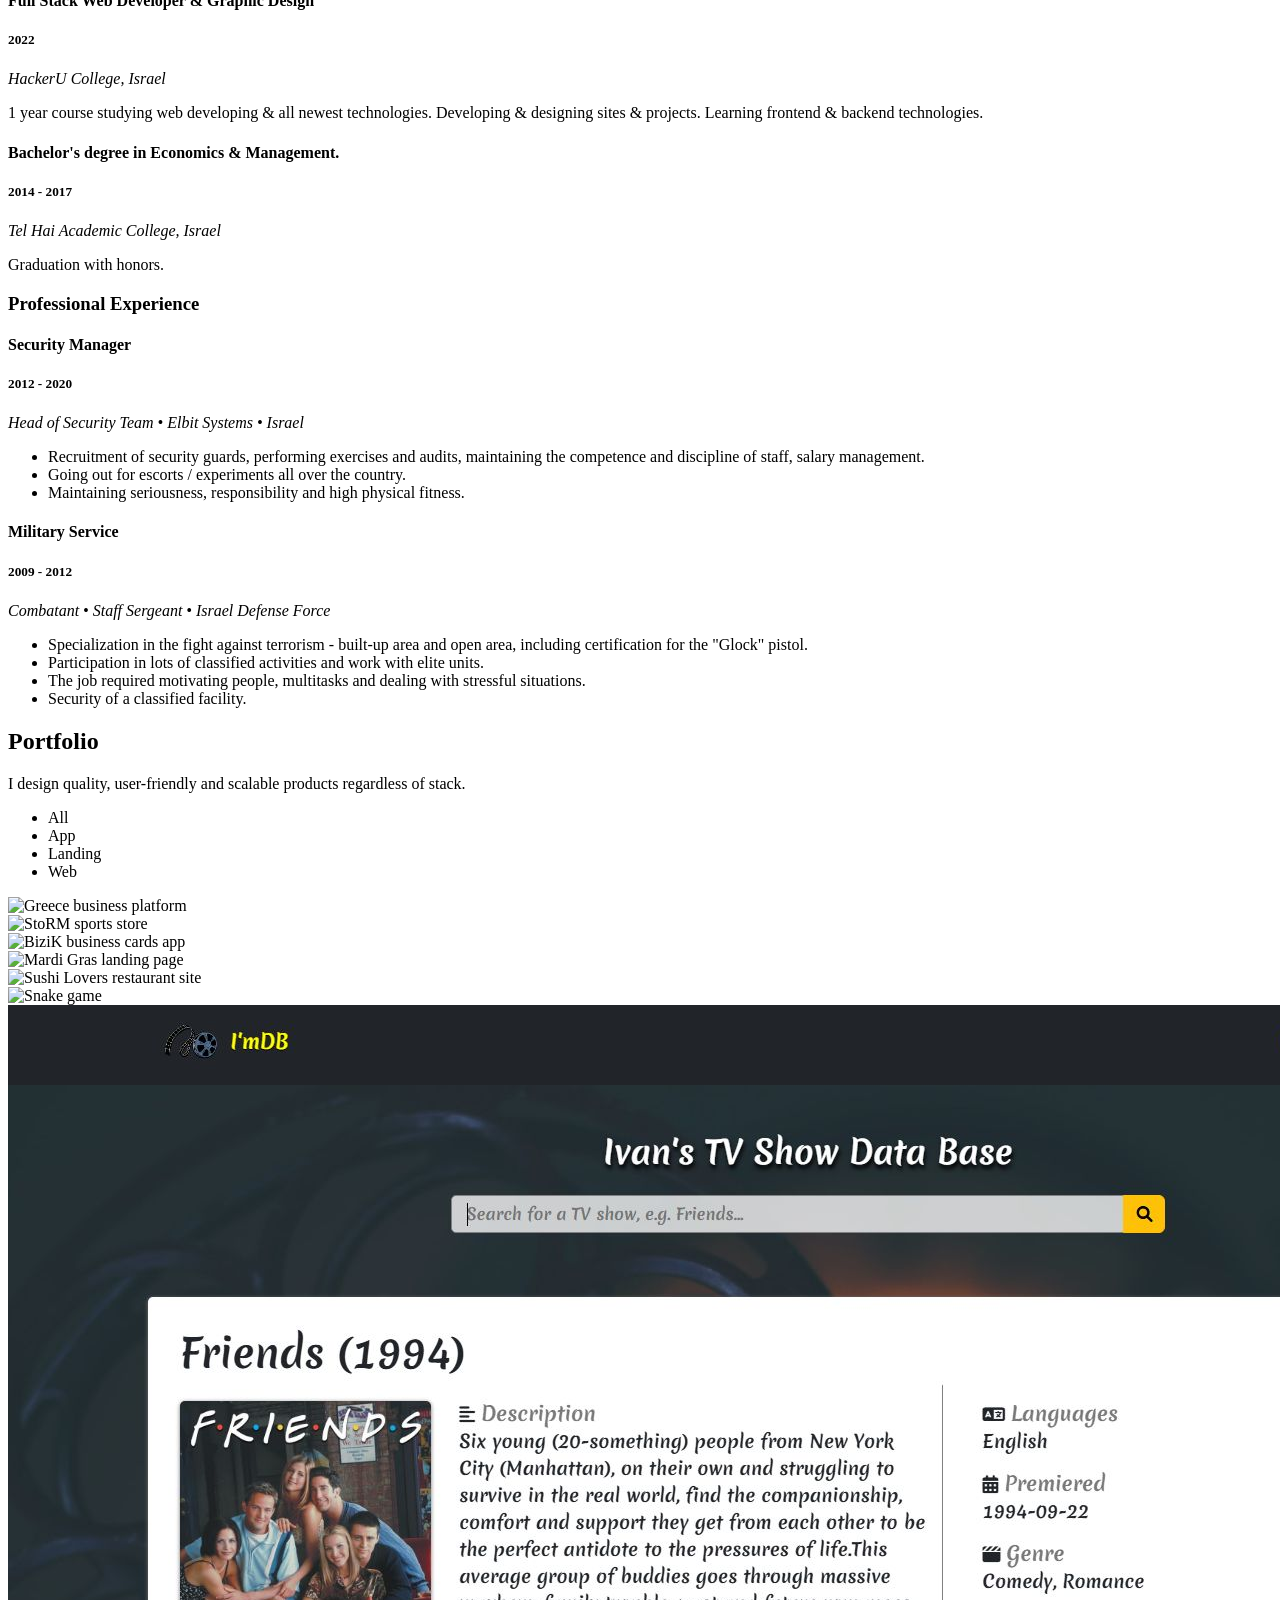
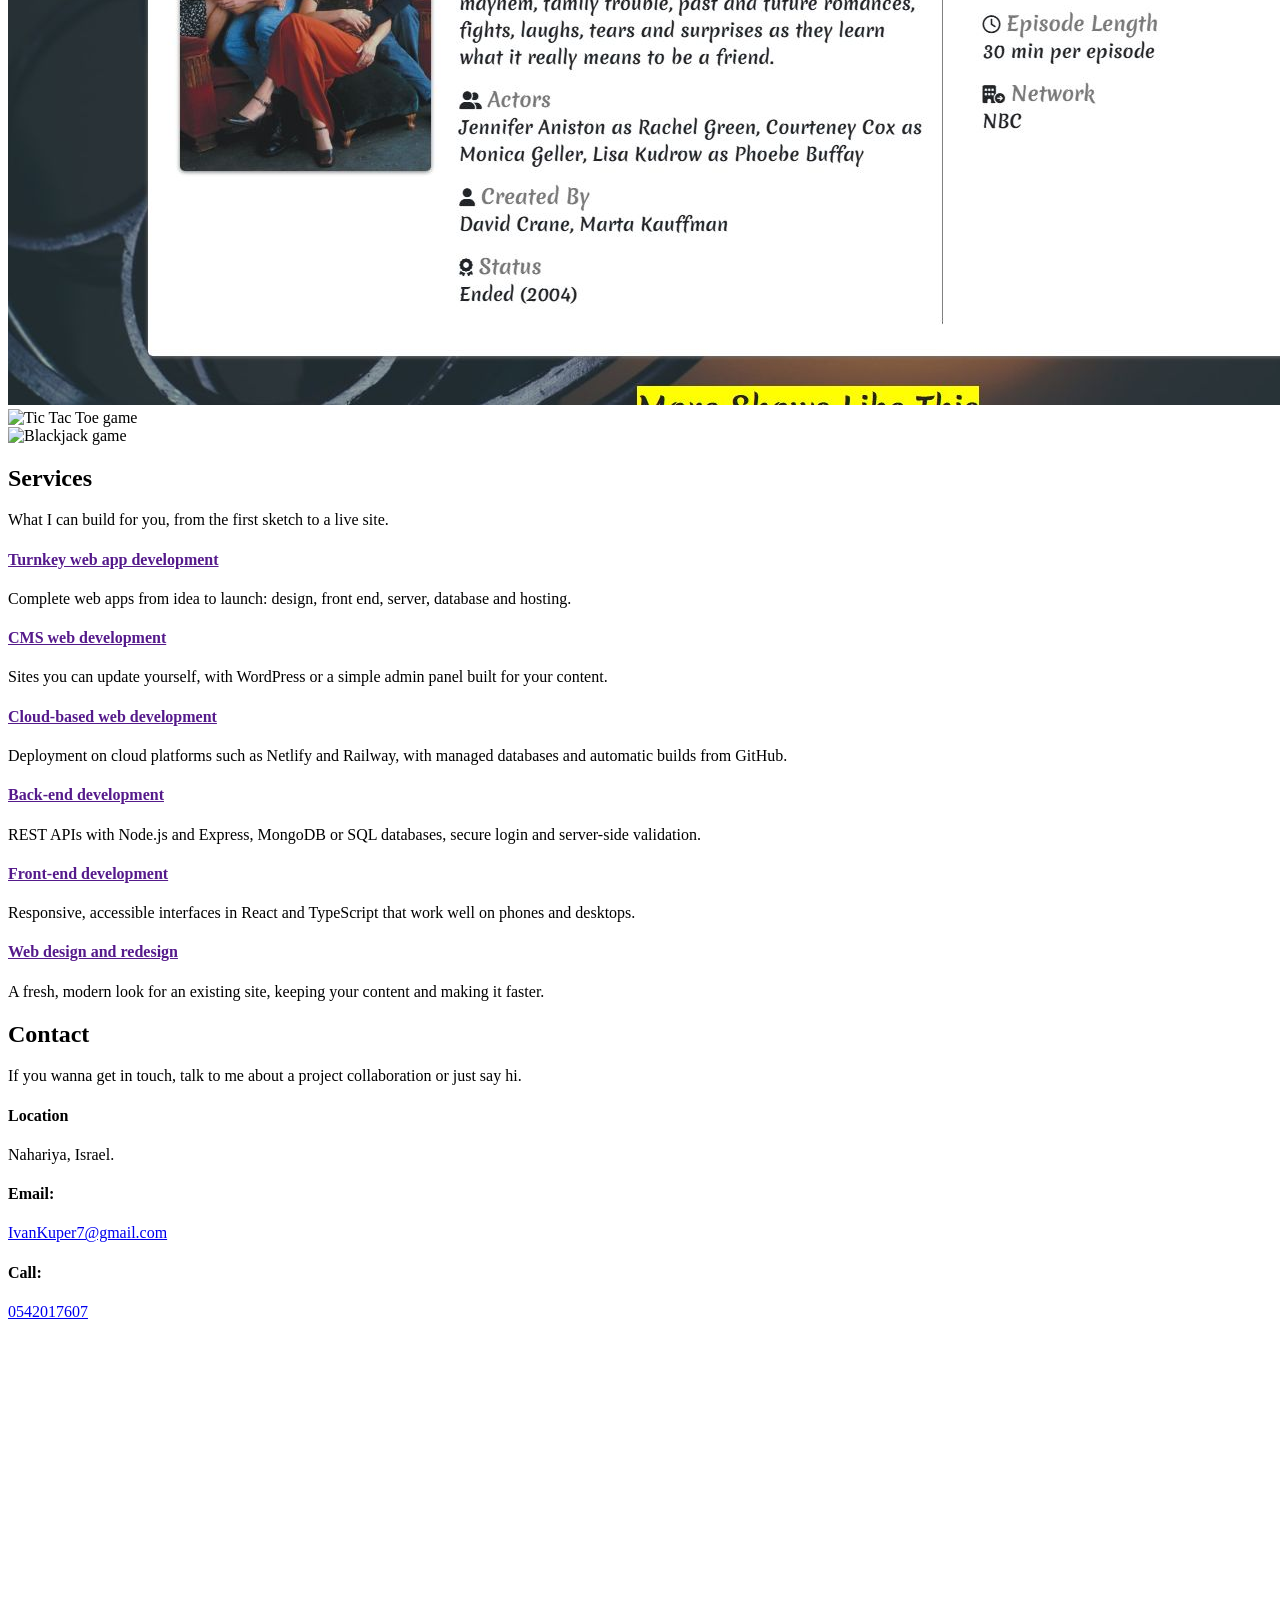
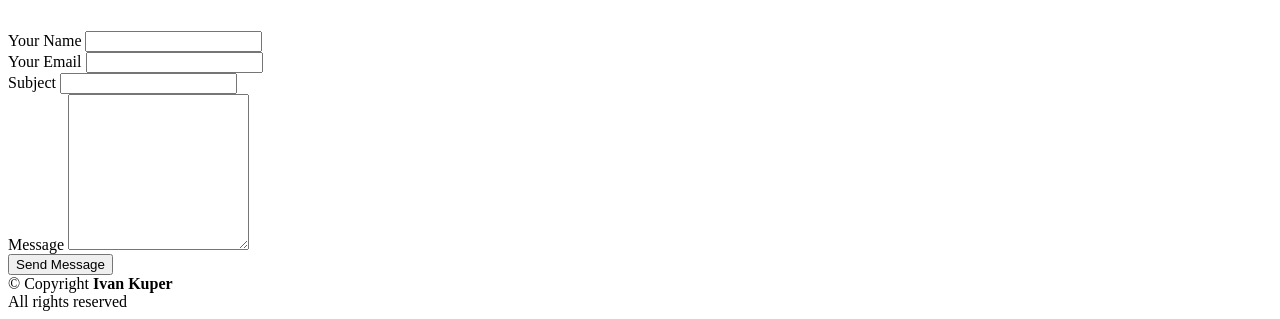
==== commit 54144f87: "Classic page: add Greece and StoRM cards, exact repo links, names for icon links and image text" ====
--- a/classic.html
+++ b/classic.html
@@ -81,30 +81,40 @@
               target="_blank"
               href="https://twitter.com/Ivan7Kuper"
               class="twitter"
+              aria-label="Twitter"
+              rel="noopener"
               ><i class="bx bxl-twitter"></i
             ></a>
             <a
               target="_blank"
               href="https://www.facebook.com/ivankuper7"
               class="facebook"
+              aria-label="Facebook"
+              rel="noopener"
               ><i class="bx bxl-facebook"></i
             ></a>
             <a
               target="_blank"
               href="https://www.instagram.com/ivan_kuper/"
               class="instagram"
+              aria-label="Instagram"
+              rel="noopener"
               ><i class="bx bxl-instagram"></i
             ></a>
             <a
               target="_blank"
               href="https://github.com/IvanKuper"
               class="google-plus"
+              aria-label="GitHub"
+              rel="noopener"
               ><i class="bx bxl-github"></i
             ></a>
             <a
               target="_blank"
               href="https://www.linkedin.com/in/ivankuper/"
               class="linkedin"
+              aria-label="LinkedIn"
+              rel="noopener"
               ><i class="bx bxl-linkedin"></i
             ></a>
           </div>
@@ -645,17 +655,69 @@
             <div class="col-lg-4 col-md-6 portfolio-item filter-web">
               <div class="portfolio-wrap">
                 <img
+                  src="assets/img/portfolio/greece.jpg"
+                  class="img-fluid"
+                  alt="Greece business platform"
+                />
+                <div class="portfolio-links">
+                  <a
+                    href="https://github.com/IvanKuper/Greece"
+                    target="_blank"
+                    rel="noopener"
+                    aria-label="Greece business platform: code on GitHub"
+                    ><i class="bx bxl-github"></i
+                  ></a>
+                  <a
+                    href="https://greece-k88x.onrender.com/"
+                    target="_blank"
+                    rel="noopener"
+                    aria-label="Greece business platform: live demo"
+                    ><i class="bx bx-link"></i
+                  ></a>
+                </div>
+              </div>
+            </div>
+            <div class="col-lg-4 col-md-6 portfolio-item filter-web">
+              <div class="portfolio-wrap">
+                <img
+                  src="assets/img/portfolio/storm.jpg"
+                  class="img-fluid"
+                  alt="StoRM sports store"
+                />
+                <div class="portfolio-links">
+                  <a
+                    href="https://github.com/IvanKuper/StoRM-Master"
+                    target="_blank"
+                    rel="noopener"
+                    aria-label="StoRM sports store: code on GitHub"
+                    ><i class="bx bxl-github"></i
+                  ></a>
+                  <a
+                    href="https://storm-shop.onrender.com/"
+                    target="_blank"
+                    rel="noopener"
+                    aria-label="StoRM sports store: live demo"
+                    ><i class="bx bx-link"></i
+                  ></a>
+                </div>
+              </div>
+            </div>
+            <div class="col-lg-4 col-md-6 portfolio-item filter-web">
+              <div class="portfolio-wrap">
+                <img
                   src="assets/img/portfolio/bizik.JPG"
                   class="img-fluid"
-                  alt=""
+                  alt="BiziK business cards app"
                 />
                 <div class="portfolio-links">
                   <a
                     href="https://github.com/IvanKuper/BiziK"
                     target="_blank"
+                    rel="noopener"
+                    aria-label="BiziK business cards app: code on GitHub"
                     ><i class="bx bxl-github"></i
                   ></a>
-                  <a href="https://bizik.netlify.app/" target="_blank"
+                  <a href="https://bizik.netlify.app/" target="_blank" rel="noopener" aria-label="BiziK business cards app: live site"
                     ><i class="bx bx-link"></i
                   ></a>
                 </div>
@@ -666,17 +728,21 @@
                 <img
                   src="assets/img/portfolio/mardi.JPG"
                   class="img-fluid"
-                  alt=""
+                  alt="Mardi Gras landing page"
                 />
                 <div class="portfolio-links">
                   <a
                     href="https://github.com/IvanKuper/mardi-gras-by-ivan-kuper"
                     target="_blank"
+                    rel="noopener"
+                    aria-label="Mardi Gras landing page: code on GitHub"
                     ><i class="bx bxl-github"></i
                   ></a>
                   <a
                     href="https://mardi-gras-by-ivan-kuper.netlify.app/"
                     target="_blank"
+                    rel="noopener"
+                    aria-label="Mardi Gras landing page: live site"
                     ><i class="bx bx-link"></i
                   ></a>
                 </div>
@@ -687,13 +753,13 @@
                 <img
                   src="assets/img/portfolio/sushi lovers.JPG"
                   class="img-fluid"
-                  alt=""
+                  alt="Sushi Lovers restaurant site"
                 />
                 <div class="portfolio-links">
-                  <a href="https://github.com/IvanKuper" target="_blank"
+                  <a href="https://github.com/IvanKuper" target="_blank" rel="noopener" aria-label="GitHub profile"
                     ><i class="bx bxl-github"></i
                   ></a>
-                  <a href="https://sushilovers.netlify.app/" target="_blank"
+                  <a href="https://sushilovers.netlify.app/" target="_blank" rel="noopener" aria-label="Sushi Lovers restaurant site: live site"
                     ><i class="bx bx-link"></i
                   ></a>
                 </div>
@@ -705,18 +771,21 @@
                 <img
                   src="assets/img/portfolio/snake.JPG"
                   class="img-fluid"
-                  alt=""
+                  alt="Snake game"
                 />
                 <div class="portfolio-links">
                   <a
-                    href="https://github.com/IvanKuper"
-                    title="Web 3"
+                    href="https://github.com/IvanKuper/snake-by-ivan-kuper"
                     target="_blank"
+                    rel="noopener"
+                    aria-label="Snake game: code on GitHub"
                     ><i class="bx bxl-github"></i
                   ></a>
                   <a
                     href="https://snake-by-ivan-kuper.netlify.app/"
                     target="_blank"
+                    rel="noopener"
+                    aria-label="Snake game: live site"
                     ><i class="bx bx-link"></i
                   ></a>
                 </div>
@@ -728,15 +797,17 @@
                 <img
                   src="assets/img/portfolio/imdb.JPG"
                   class="img-fluid"
-                  alt=""
+                  alt="TV Show Search app"
                 />
                 <div class="portfolio-links">
-                  <a href="https://github.com/IvanKuper" target="_blank"
+                  <a href="https://github.com/IvanKuper/imdb-by-ivan-kuper" target="_blank" rel="noopener" aria-label="TV Show Search app: code on GitHub"
                     ><i class="bx bxl-github"></i
                   ></a>
                   <a
                     href="https://imdb-by-ivan-kuper.netlify.app/"
                     target="_blank"
+                    rel="noopener"
+                    aria-label="TV Show Search app: live site"
                     ><i class="bx bx-link"></i
                   ></a>
                 </div>
@@ -747,15 +818,17 @@
                 <img
                   src="assets/img/portfolio/tictactoe.JPG"
                   class="img-fluid"
-                  alt=""
+                  alt="Tic Tac Toe game"
                 />
                 <div class="portfolio-links">
-                  <a href="https://github.com/IvanKuper" target="_blank"
+                  <a href="https://github.com/IvanKuper/tictactoe-by-ivan-kuper" target="_blank" rel="noopener" aria-label="Tic Tac Toe game: code on GitHub"
                     ><i class="bx bxl-github"></i
                   ></a>
                   <a
                     href="https://tictactoe-by-ivan-kuper.netlify.app/"
                     target="_blank"
+                    rel="noopener"
+                    aria-label="Tic Tac Toe game: live site"
                     ><i class="bx bx-link"></i
                   ></a>
                 </div>
@@ -766,15 +839,17 @@
                 <img
                   src="assets/img/portfolio/blackjack.JPG"
                   class="img-fluid"
-                  alt=""
+                  alt="Blackjack game"
                 />
                 <div class="portfolio-links">
-                  <a href="https://github.com/IvanKuper" target="_blank"
+                  <a href="https://github.com/IvanKuper/Black-Jack" target="_blank" rel="noopener" aria-label="Blackjack game: code on GitHub"
                     ><i class="bx bxl-github"></i
                   ></a>
                   <a
                     href="https://blackjack-by-ivan-kuper.netlify.app/"
                     target="_blank"
+                    rel="noopener"
+                    aria-label="Blackjack game: live site"
                     ><i class="bx bx-link"></i
                   ></a>
                 </div>
@@ -1117,7 +1192,6 @@
         </div>
         <div class="credits">
           All rights reserved <span id="current-year"></span>
-          <a href=""></a>
         </div>
       </div>
     </footer>
@@ -1126,6 +1200,7 @@
     <a
       href="#"
       class="back-to-top d-flex align-items-center justify-content-center"
+      aria-label="Back to top"
       ><i class="bi bi-arrow-up-short"></i
     ></a>
 
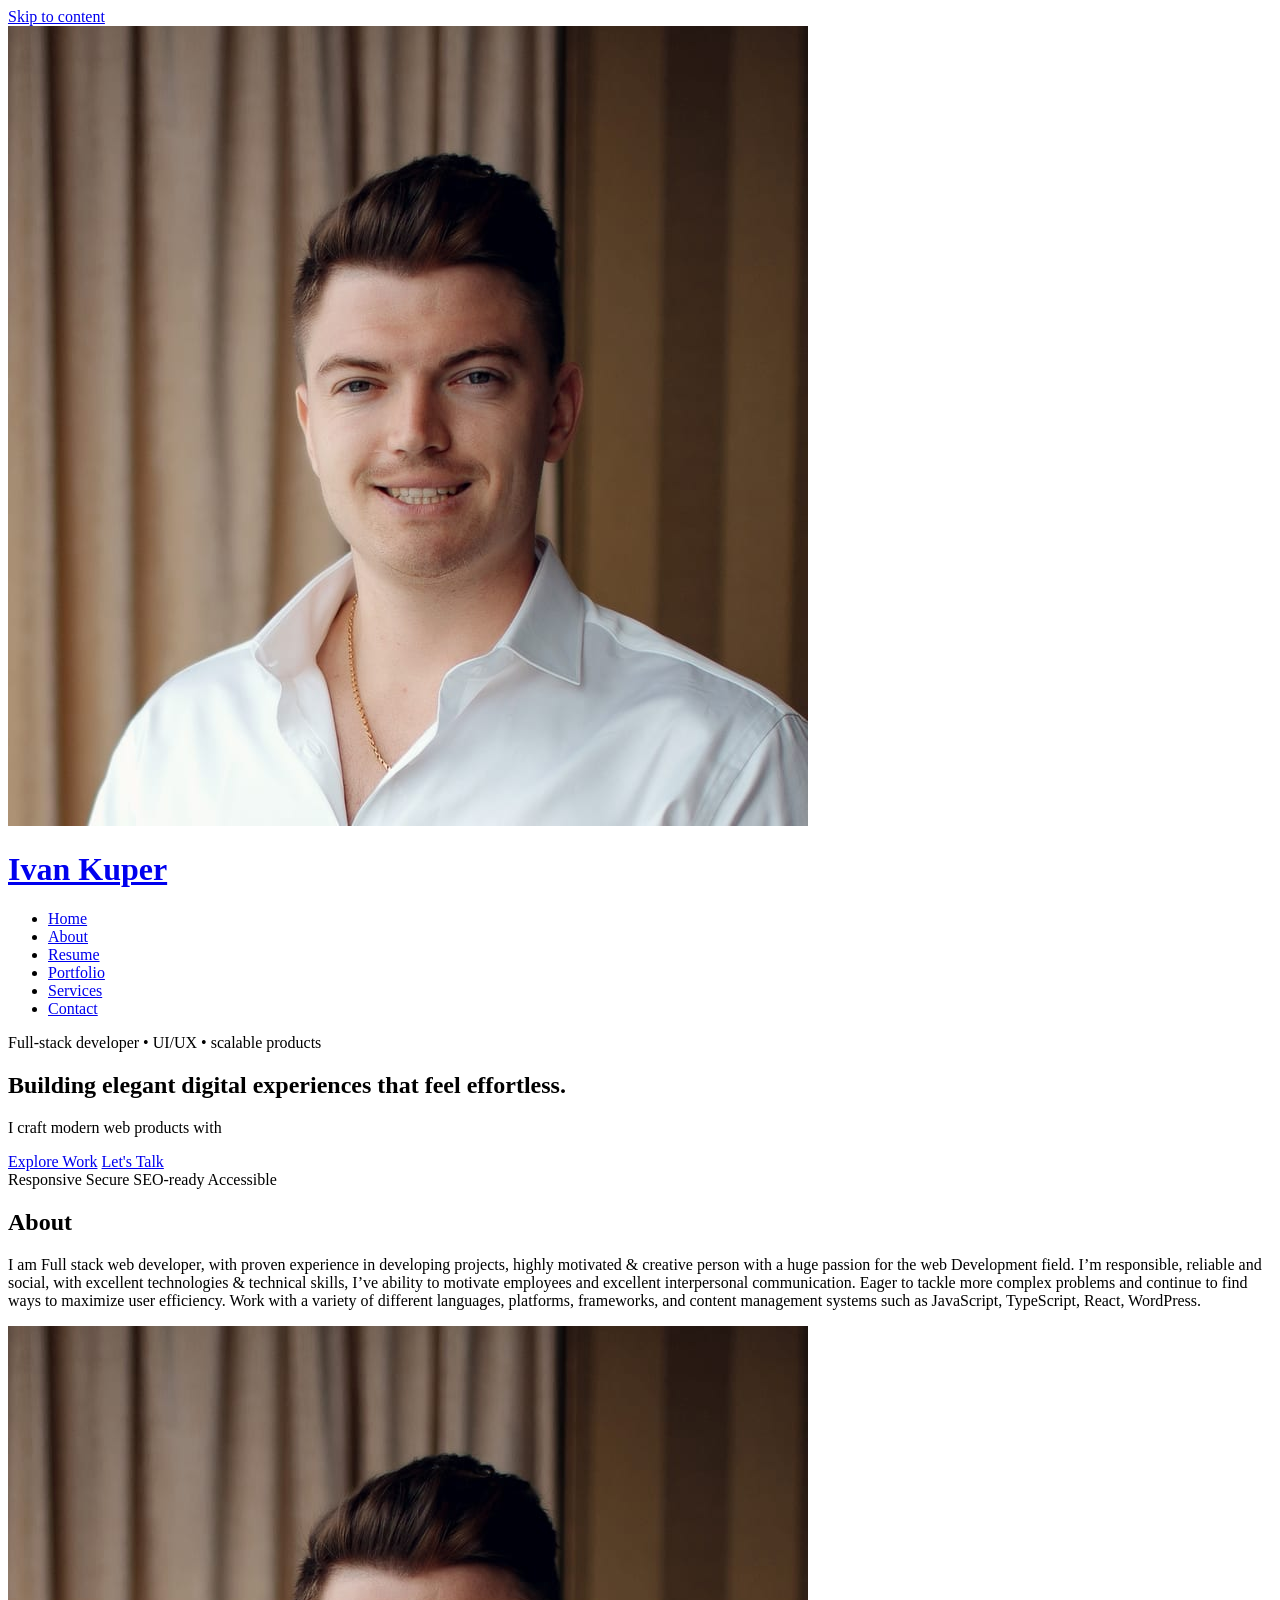
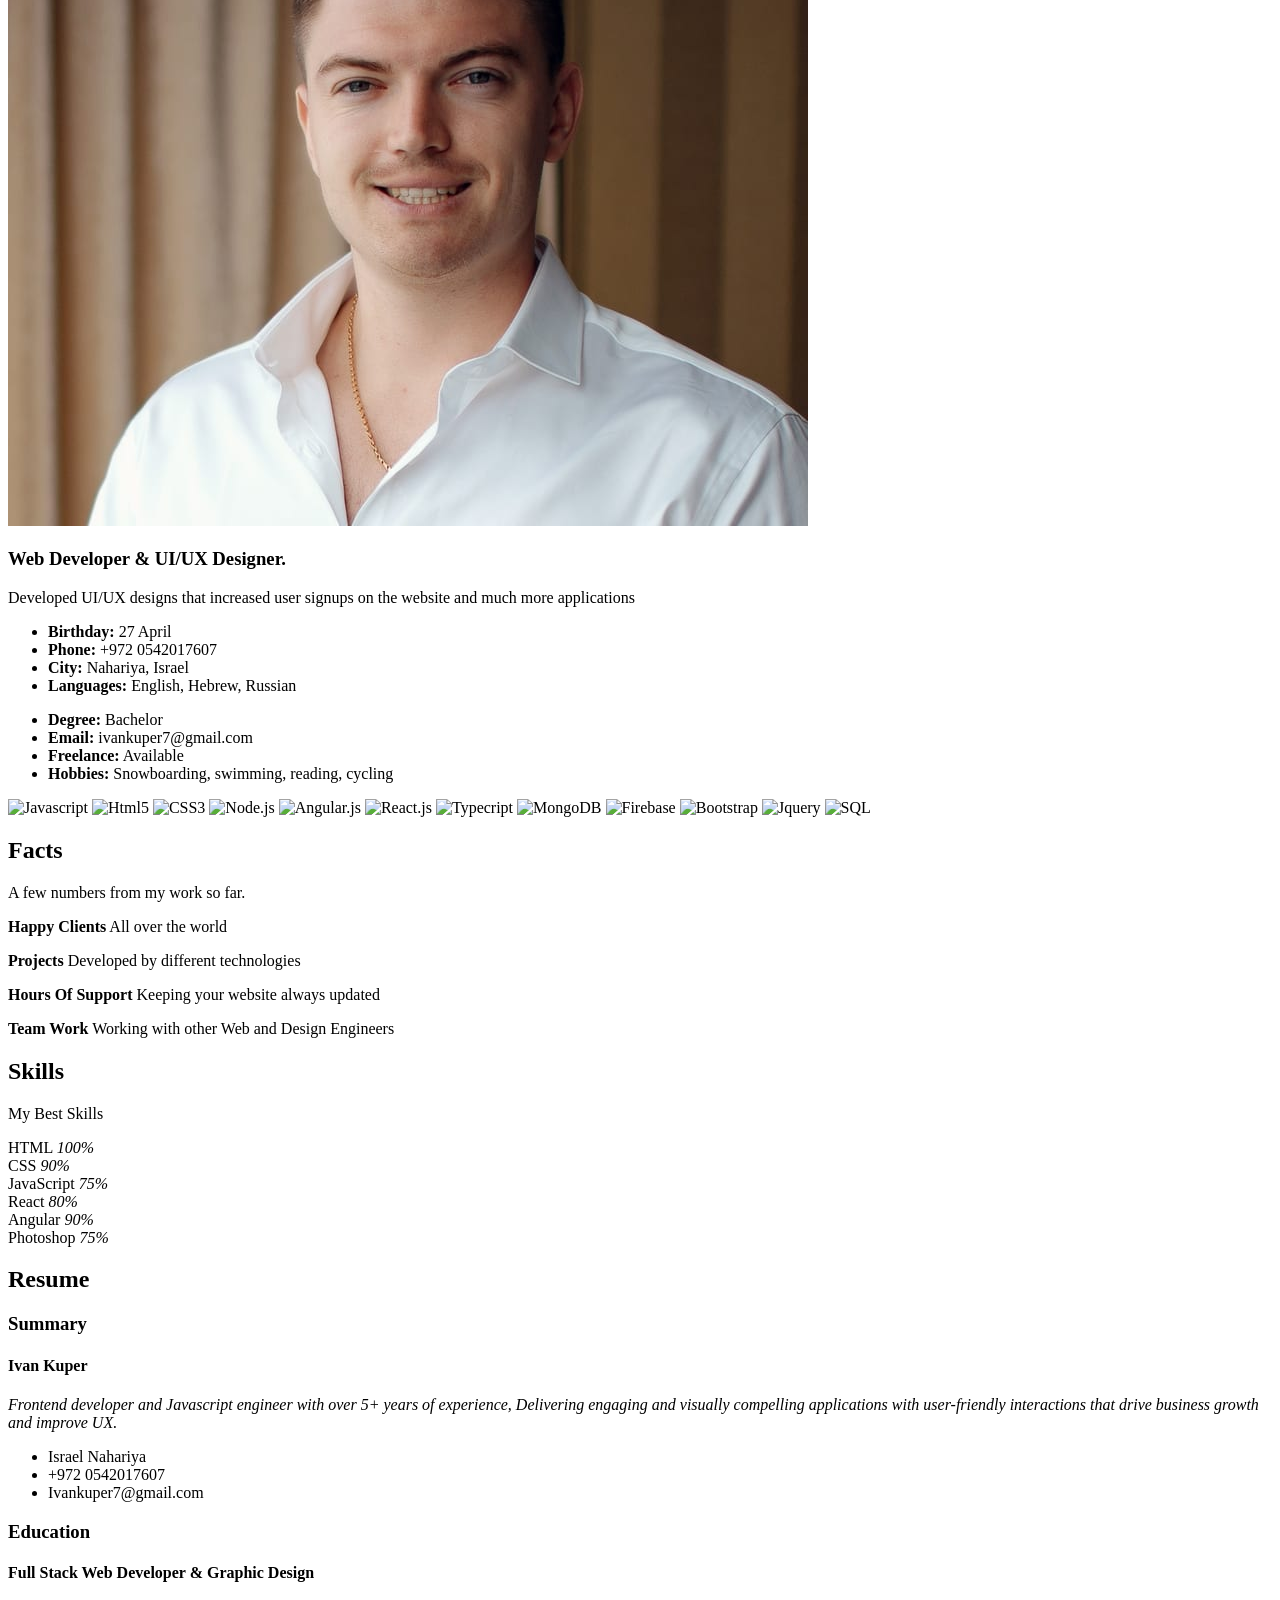
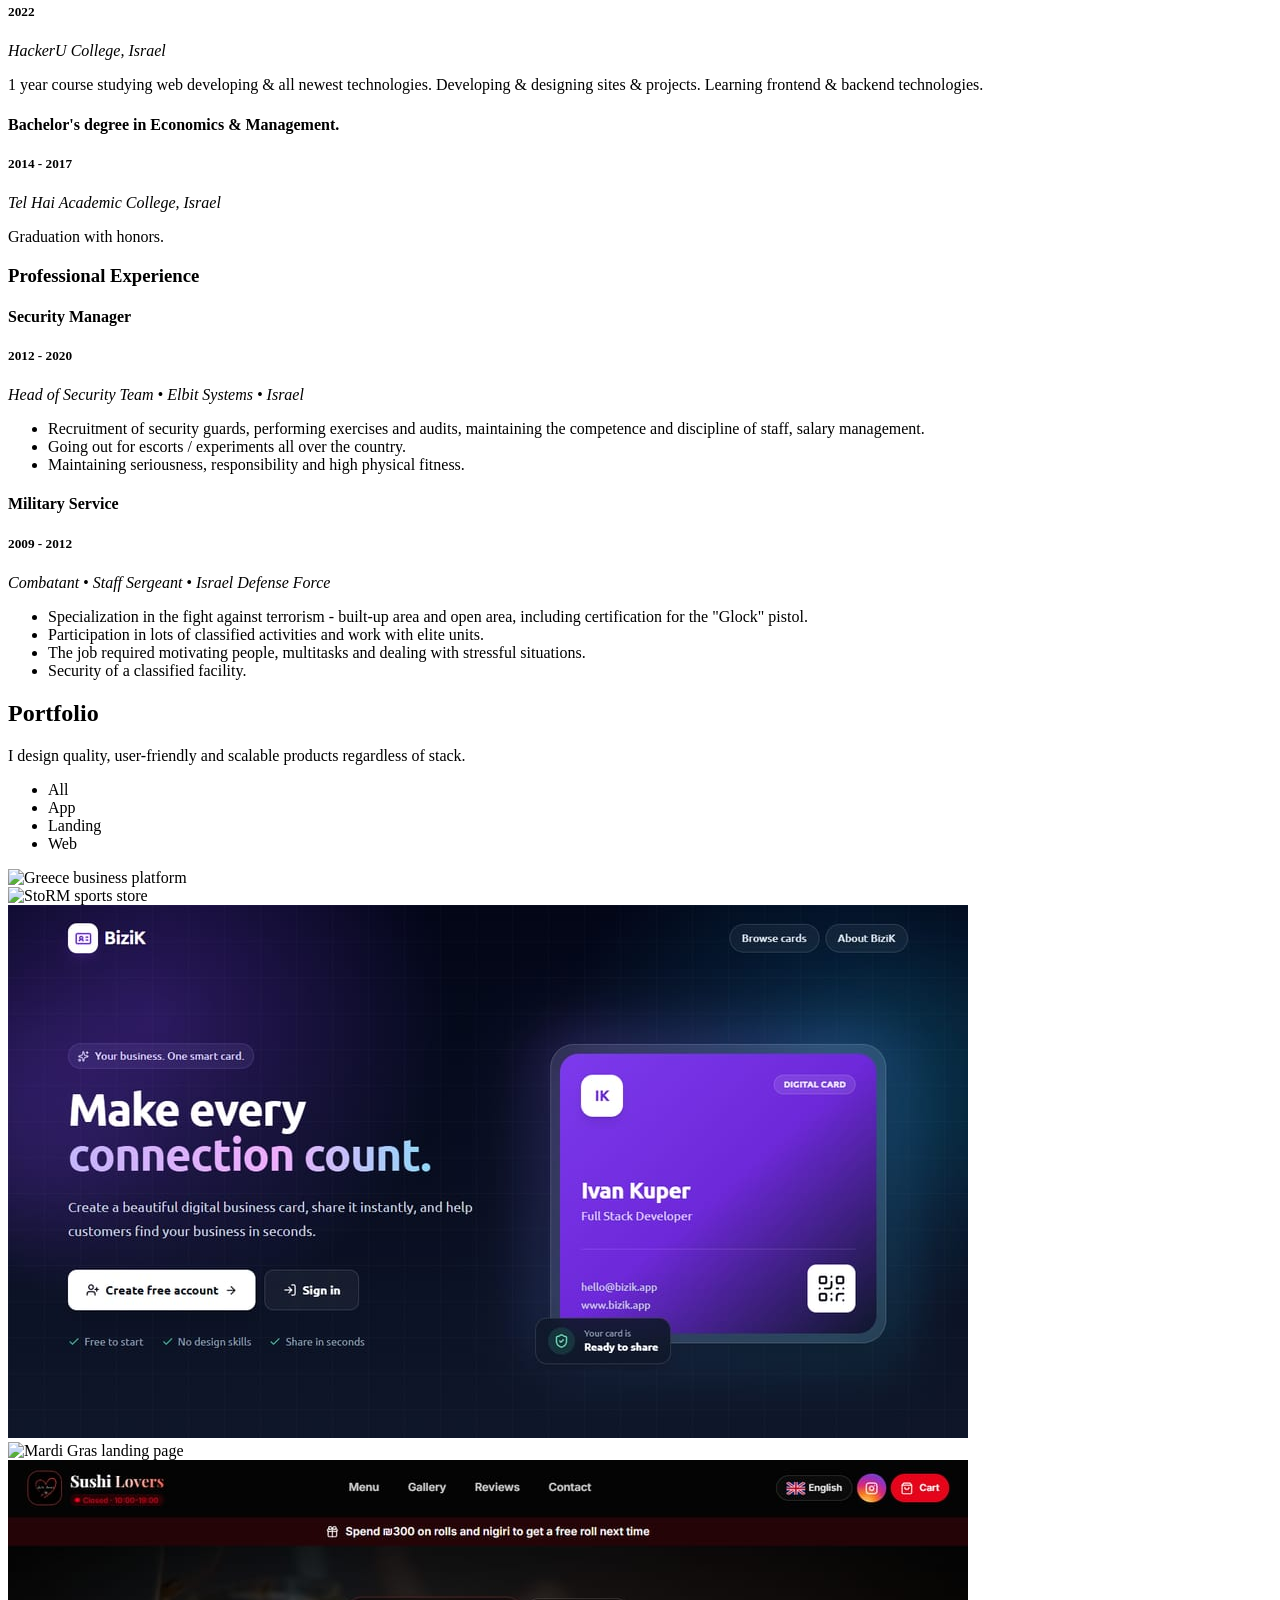
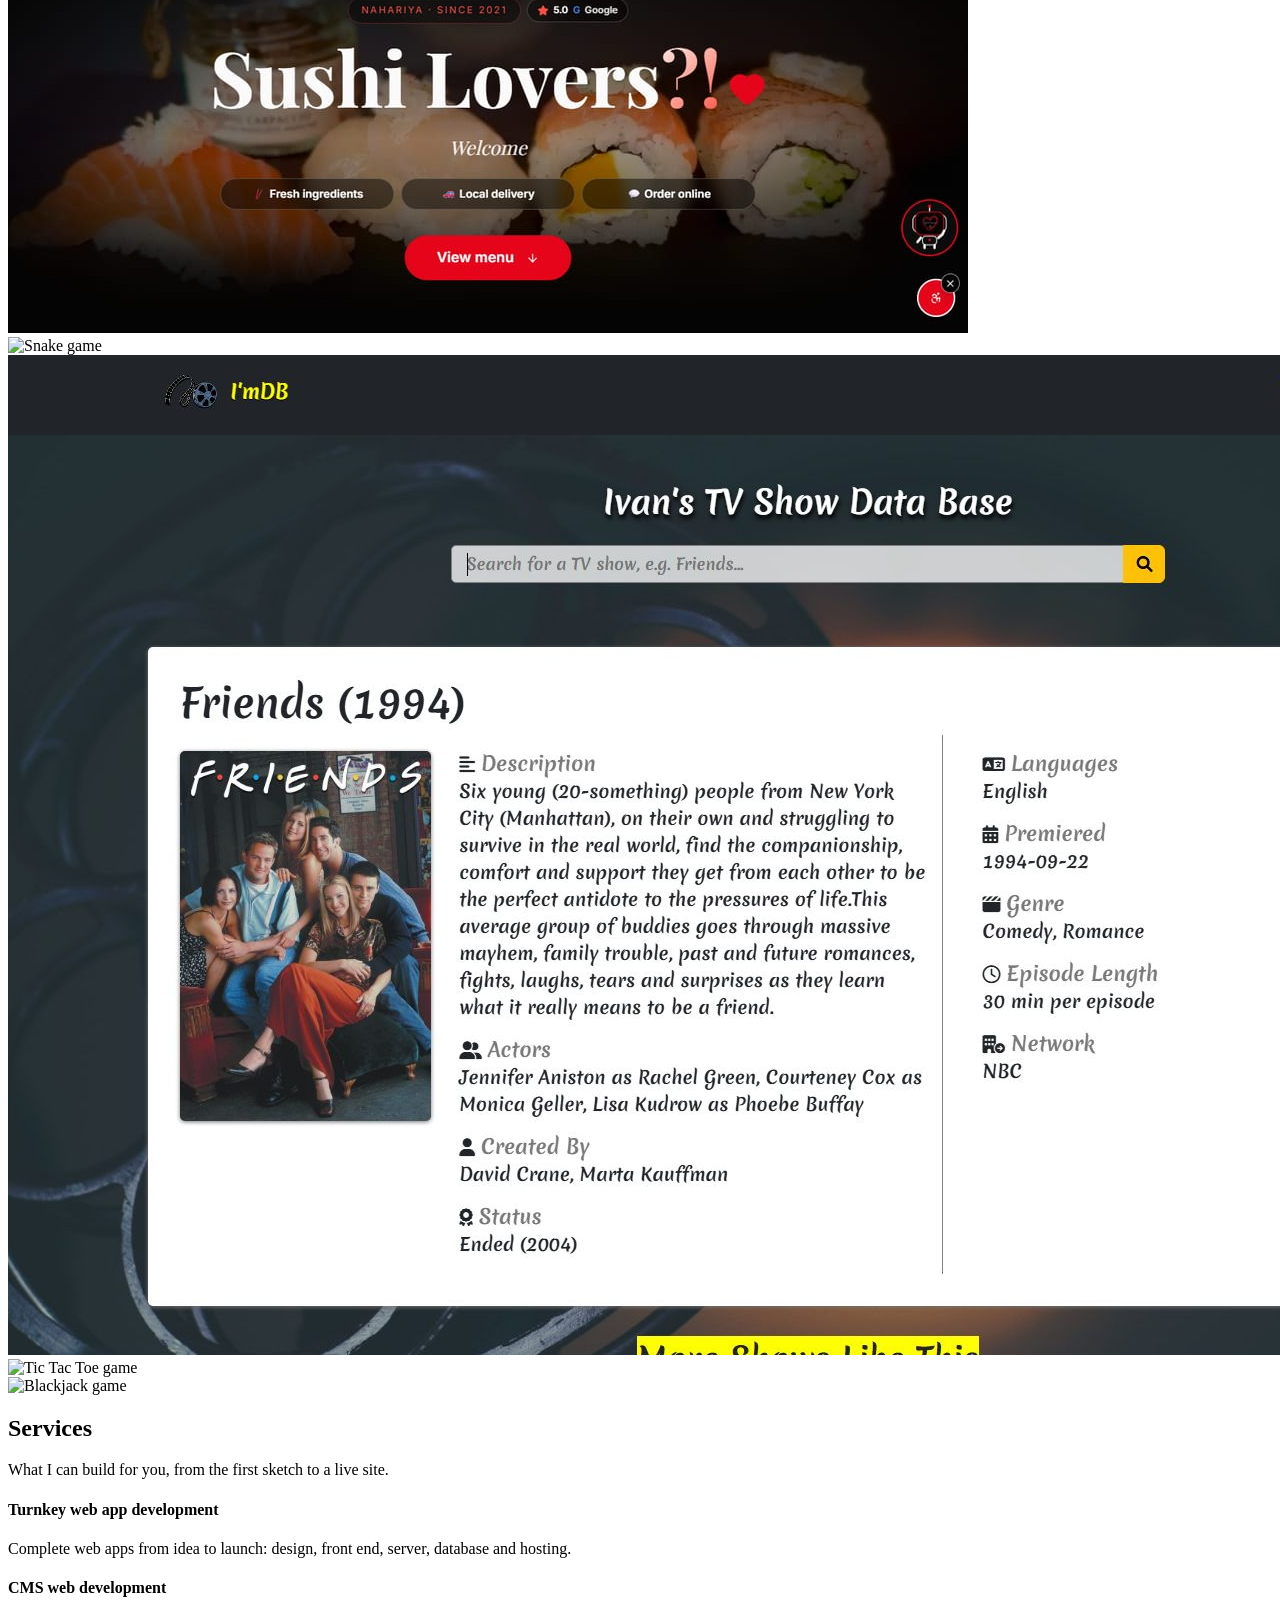
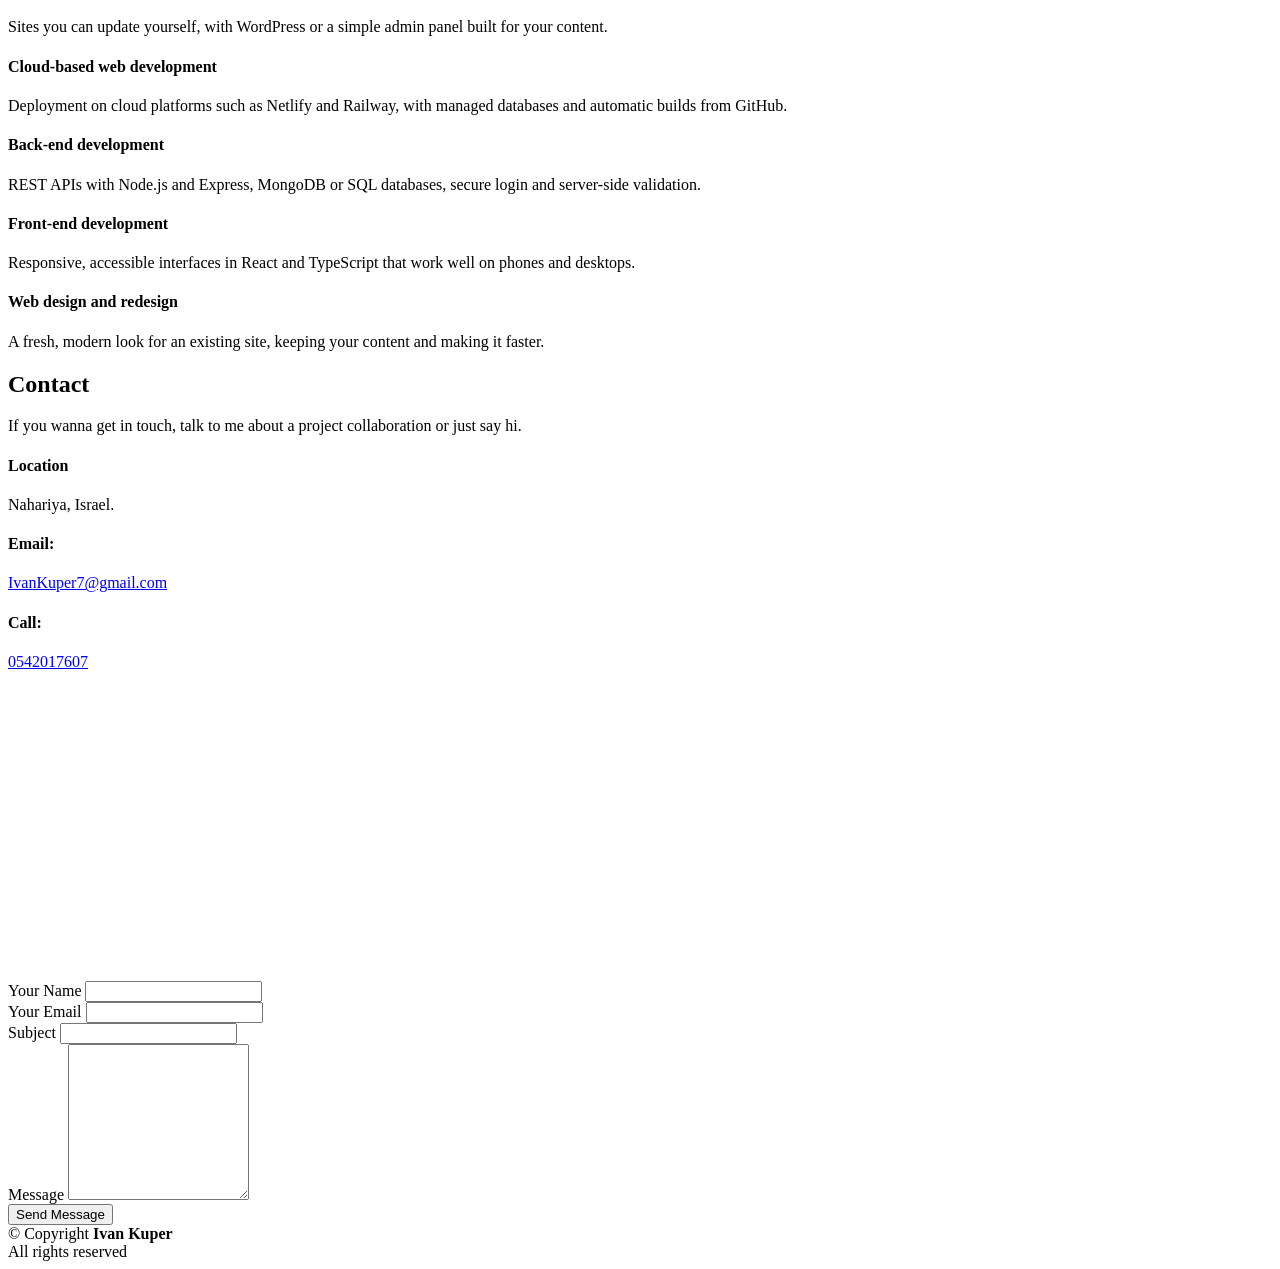
==== commit 70c474a0: "Classic page: lighter photo, named skill bars and map, no empty links Profile photo was 1806 px / 63" ====
--- a/classic.html
+++ b/classic.html
@@ -164,7 +164,7 @@
       id="hero"
       class="d-flex flex-column justify-content-center align-items-center"
     >
-      <div class="hero-container" data-aos="fade-up">
+      <div class="hero-container">
         <div class="hero-badge">
           Full-stack developer • UI/UX • scalable products
         </div>
@@ -448,6 +448,7 @@
                   <div
                     class="progress-bar"
                     role="progressbar"
+                    aria-label="HTML"
                     aria-valuenow="100"
                     aria-valuemin="0"
                     aria-valuemax="100"
@@ -461,6 +462,7 @@
                   <div
                     class="progress-bar"
                     role="progressbar"
+                    aria-label="CSS"
                     aria-valuenow="90"
                     aria-valuemin="0"
                     aria-valuemax="100"
@@ -474,6 +476,7 @@
                   <div
                     class="progress-bar"
                     role="progressbar"
+                    aria-label="JavaScript"
                     aria-valuenow="75"
                     aria-valuemin="0"
                     aria-valuemax="100"
@@ -489,6 +492,7 @@
                   <div
                     class="progress-bar"
                     role="progressbar"
+                    aria-label="React"
                     aria-valuenow="80"
                     aria-valuemin="0"
                     aria-valuemax="100"
@@ -502,6 +506,7 @@
                   <div
                     class="progress-bar"
                     role="progressbar"
+                    aria-label="Angular"
                     aria-valuenow="90"
                     aria-valuemin="0"
                     aria-valuemax="100"
@@ -515,6 +520,7 @@
                   <div
                     class="progress-bar"
                     role="progressbar"
+                    aria-label="Photoshop"
                     aria-valuenow="75"
                     aria-valuemin="0"
                     aria-valuemax="100"
@@ -873,7 +879,7 @@
           <div class="row">
             <div class="col-lg-4 col-md-6 icon-box" data-aos="fade-up">
               <div class="icon"><i class="bi bi-briefcase"></i></div>
-              <h4 class="title"><a href="">Turnkey web app development</a></h4>
+              <h4 class="title">Turnkey web app development</h4>
               <p class="description">
                 Complete web apps from idea to launch: design, front end, server, database and hosting.
               </p>
@@ -884,7 +890,7 @@
               data-aos-delay="100"
             >
               <div class="icon"><i class="bi bi-card-checklist"></i></div>
-              <h4 class="title"><a href="">CMS web development</a></h4>
+              <h4 class="title">CMS web development</h4>
               <p class="description">
                 Sites you can update yourself, with WordPress or a simple admin panel built for your content.
               </p>
@@ -895,7 +901,7 @@
               data-aos-delay="200"
             >
               <div class="icon"><i class="bi bi-bar-chart"></i></div>
-              <h4 class="title"><a href="">Cloud-based web development</a></h4>
+              <h4 class="title">Cloud-based web development</h4>
               <p class="description">
                 Deployment on cloud platforms such as Netlify and Railway, with managed databases and automatic builds from GitHub.
               </p>
@@ -906,7 +912,7 @@
               data-aos-delay="300"
             >
               <div class="icon"><i class="bi bi-binoculars"></i></div>
-              <h4 class="title"><a href="">Back-end development</a></h4>
+              <h4 class="title">Back-end development</h4>
               <p class="description">
                 REST APIs with Node.js and Express, MongoDB or SQL databases, secure login and server-side validation.
               </p>
@@ -917,7 +923,7 @@
               data-aos-delay="400"
             >
               <div class="icon"><i class="bi bi-brightness-high"></i></div>
-              <h4 class="title"><a href="">Front-end development</a></h4>
+              <h4 class="title">Front-end development</h4>
               <p class="description">
                 Responsive, accessible interfaces in React and TypeScript that work well on phones and desktops.
               </p>
@@ -928,7 +934,7 @@
               data-aos-delay="500"
             >
               <div class="icon"><i class="bi bi-calendar4-week"></i></div>
-              <h4 class="title"><a href="">Web design and redesign</a></h4>
+              <h4 class="title">Web design and redesign</h4>
               <p class="description">
                 A fresh, modern look for an existing site, keeping your content and making it faster.
               </p>
@@ -938,150 +944,7 @@
       </section>
       <!-- End Services Section -->
 
-      <!-- ======= Testimonials Section ======= -->
-      <!-- <section id="testimonials" class="testimonials section-bg">
-        <div class="container">
-          <div class="section-title">
-            <h2>Testimonials</h2>
-            <p>
-              Magnam dolores commodi suscipit. Necessitatibus eius consequatur
-              ex aliquid fuga eum quidem. Sit sint consectetur velit. Quisquam
-              quos quisquam cupiditate. Et nemo qui impedit suscipit alias ea.
-              Quia fugiat sit in iste officiis commodi quidem hic quas.
-            </p>
-          </div>
-
-          <div
-            class="testimonials-slider swiper"
-            data-aos="fade-up"
-            data-aos-delay="100"
-          >
-            <div class="swiper-wrapper">
-              <div class="swiper-slide">
-                <div class="testimonial-item" data-aos="fade-up">
-                  <p>
-                    <i class="bx bxs-quote-alt-left quote-icon-left"></i>
-                    Proin iaculis purus consequat sem cure digni ssim donec
-                    porttitora entum suscipit rhoncus. Accusantium quam,
-                    ultricies eget id, aliquam eget nibh et. Maecen aliquam,
-                    risus at semper.
-                    <i class="bx bxs-quote-alt-right quote-icon-right"></i>
-                  </p>
-                  <img
-                    src="assets/img/testimonials/testimonials-1.jpg"
-                    class="testimonial-img"
-                    alt=""
-                  />
-                  <h3>Saul Goodman</h3>
-                  <h4>Ceo &amp; Founder</h4>
-                </div>
-              </div> -->
-      <!-- End testimonial item -->
-
-      <!-- <div class="swiper-slide">
-                <div
-                  class="testimonial-item"
-                  data-aos="fade-up"
-                  data-aos-delay="100"
-                >
-                  <p>
-                    <i class="bx bxs-quote-alt-left quote-icon-left"></i>
-                    Export tempor illum tamen malis malis eram quae irure esse
-                    labore quem cillum quid cillum eram malis quorum velit fore
-                    eram velit sunt aliqua noster fugiat irure amet legam anim
-                    culpa.
-                    <i class="bx bxs-quote-alt-right quote-icon-right"></i>
-                  </p>
-                  <img
-                    src="assets/img/testimonials/testimonials-2.jpg"
-                    class="testimonial-img"
-                    alt=""
-                  />
-                  <h3>Sara Wilsson</h3>
-                  <h4>Designer</h4>
-                </div>
-              </div> -->
-      <!-- End testimonial item -->
-
-      <!-- <div class="swiper-slide">
-                <div
-                  class="testimonial-item"
-                  data-aos="fade-up"
-                  data-aos-delay="200"
-                >
-                  <p>
-                    <i class="bx bxs-quote-alt-left quote-icon-left"></i>
-                    Enim nisi quem export duis labore cillum quae magna enim
-                    sint quorum nulla quem veniam duis minim tempor labore quem
-                    eram duis noster aute amet eram fore quis sint minim.
-                    <i class="bx bxs-quote-alt-right quote-icon-right"></i>
-                  </p>
-                  <img
-                    src="assets/img/testimonials/testimonials-3.jpg"
-                    class="testimonial-img"
-                    alt=""
-                  />
-                  <h3>Jena Karlis</h3>
-                  <h4>Store Owner</h4>
-                </div>
-              </div> -->
-      <!-- End testimonial item -->
-
-      <!-- <div class="swiper-slide">
-                <div
-                  class="testimonial-item"
-                  data-aos="fade-up"
-                  data-aos-delay="300"
-                >
-                  <p>
-                    <i class="bx bxs-quote-alt-left quote-icon-left"></i>
-                    Fugiat enim eram quae cillum dolore dolor amet nulla culpa
-                    multos export minim fugiat minim velit minim dolor enim duis
-                    veniam ipsum anim magna sunt elit fore quem dolore labore
-                    illum veniam.
-                    <i class="bx bxs-quote-alt-right quote-icon-right"></i>
-                  </p>
-                  <img
-                    src="assets/img/testimonials/testimonials-4.jpg"
-                    class="testimonial-img"
-                    alt=""
-                  />
-                  <h3>Matt Brandon</h3>
-                  <h4>Freelancer</h4>
-                </div>
-              </div> -->
-      <!-- End testimonial item -->
-
-      <!-- <div class="swiper-slide">
-                <div
-                  class="testimonial-item"
-                  data-aos="fade-up"
-                  data-aos-delay="400"
-                >
-                  <p>
-                    <i class="bx bxs-quote-alt-left quote-icon-left"></i>
-                    Quis quorum aliqua sint quem legam fore sunt eram irure
-                    aliqua veniam tempor noster veniam enim culpa labore duis
-                    sunt culpa nulla illum cillum fugiat legam esse veniam culpa
-                    fore nisi cillum quid.
-                    <i class="bx bxs-quote-alt-right quote-icon-right"></i>
-                  </p>
-                  <img
-                    src="assets/img/testimonials/testimonials-5.jpg"
-                    class="testimonial-img"
-                    alt=""
-                  />
-                  <h3>John Larson</h3>
-                  <h4>Entrepreneur</h4>
-                </div>
-              </div> -->
-      <!-- End testimonial item -->
-      <!-- </div>
-            <div class="swiper-pagination"></div>
-          </div>
-        </div>
-      </section> -->
-      <!-- End Testimonials Section -->
+
 
       <!-- ======= Contact Section ======= -->
       <section id="contact" class="contact">
@@ -1120,6 +983,8 @@
                 </div>
 
                 <iframe
+                  title="Map"
+                  loading="lazy"
                   src="https://www.google.com/maps/embed?pb=!1m14!1m12!1m3!1d26767.48472430573!2d35.1141888!3d33.00547355!2m3!1f0!2f0!3f0!3m2!1i1024!2i768!4f13.1!5e0!3m2!1siw!2sil!4v1666555616680!5m2!1siw!2sil"
                   frameborder="0"
                   style="border: 0; width: 100%; height: 290px"
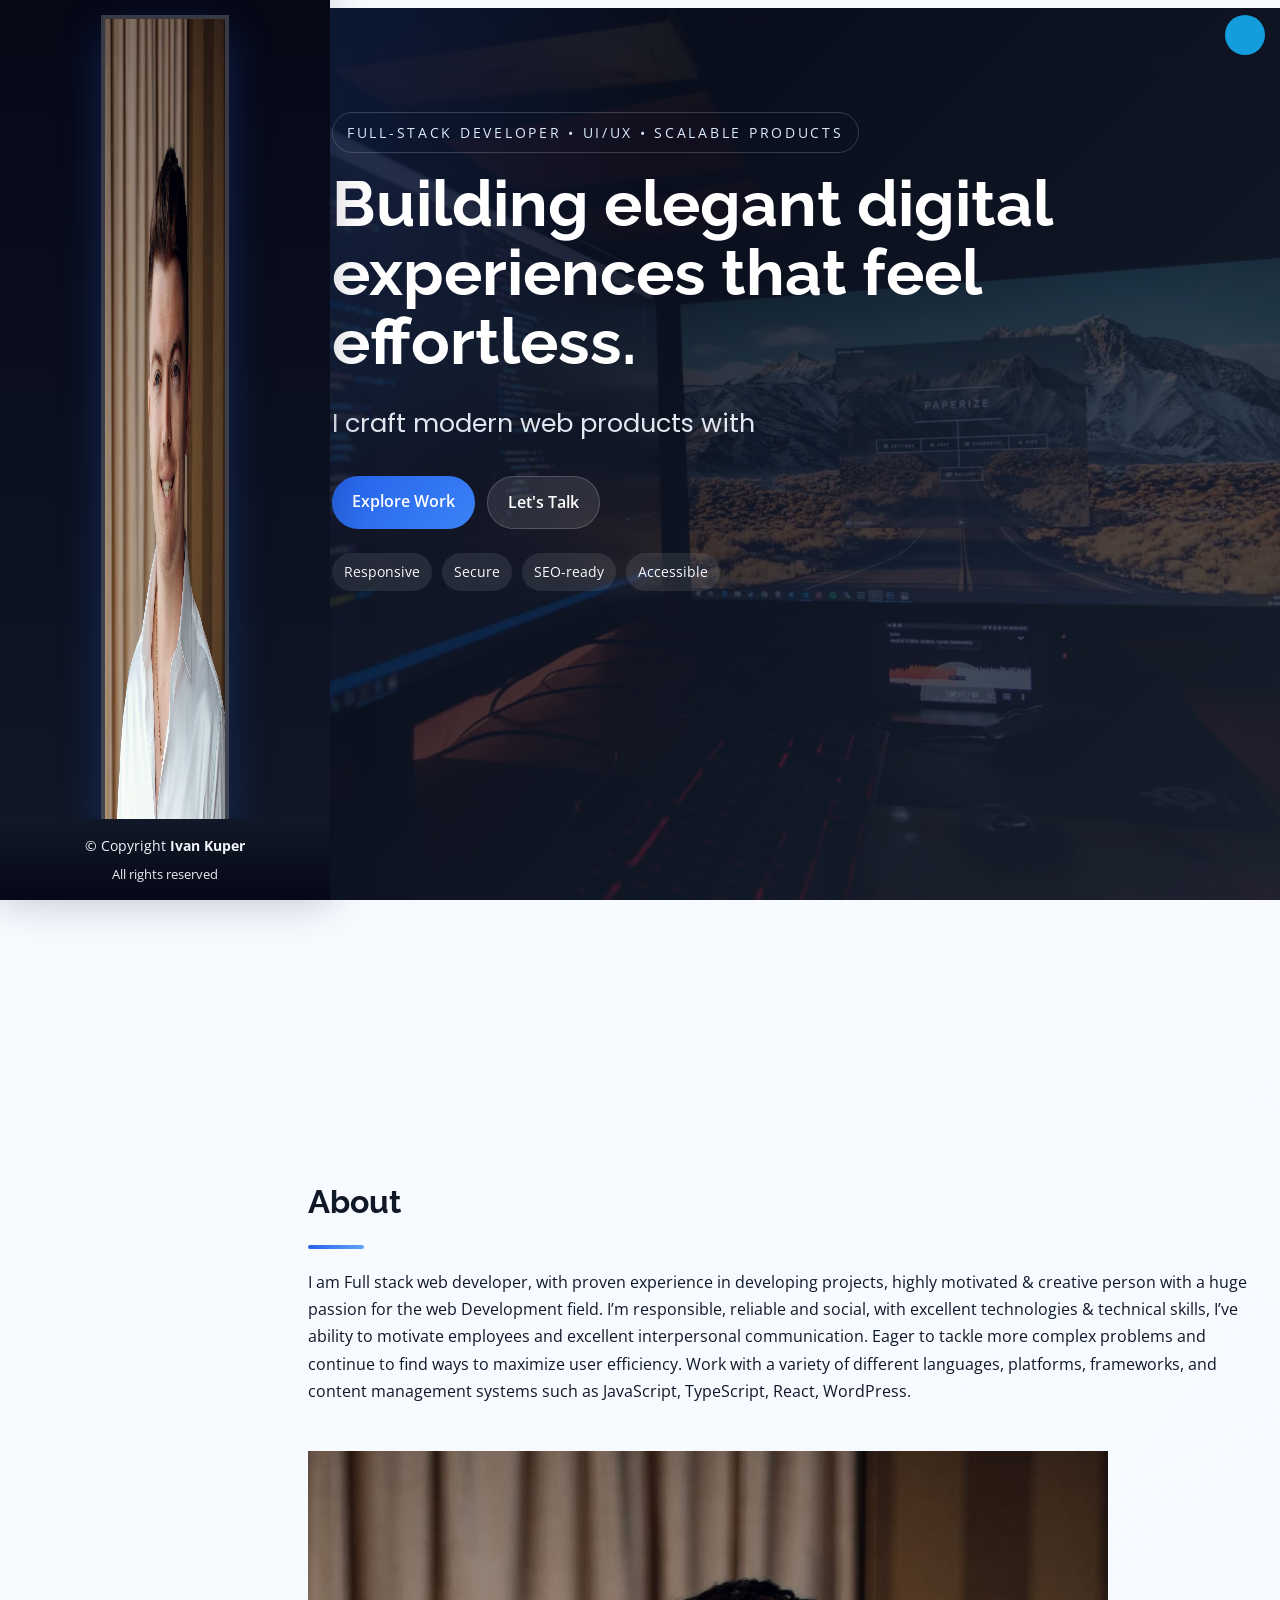
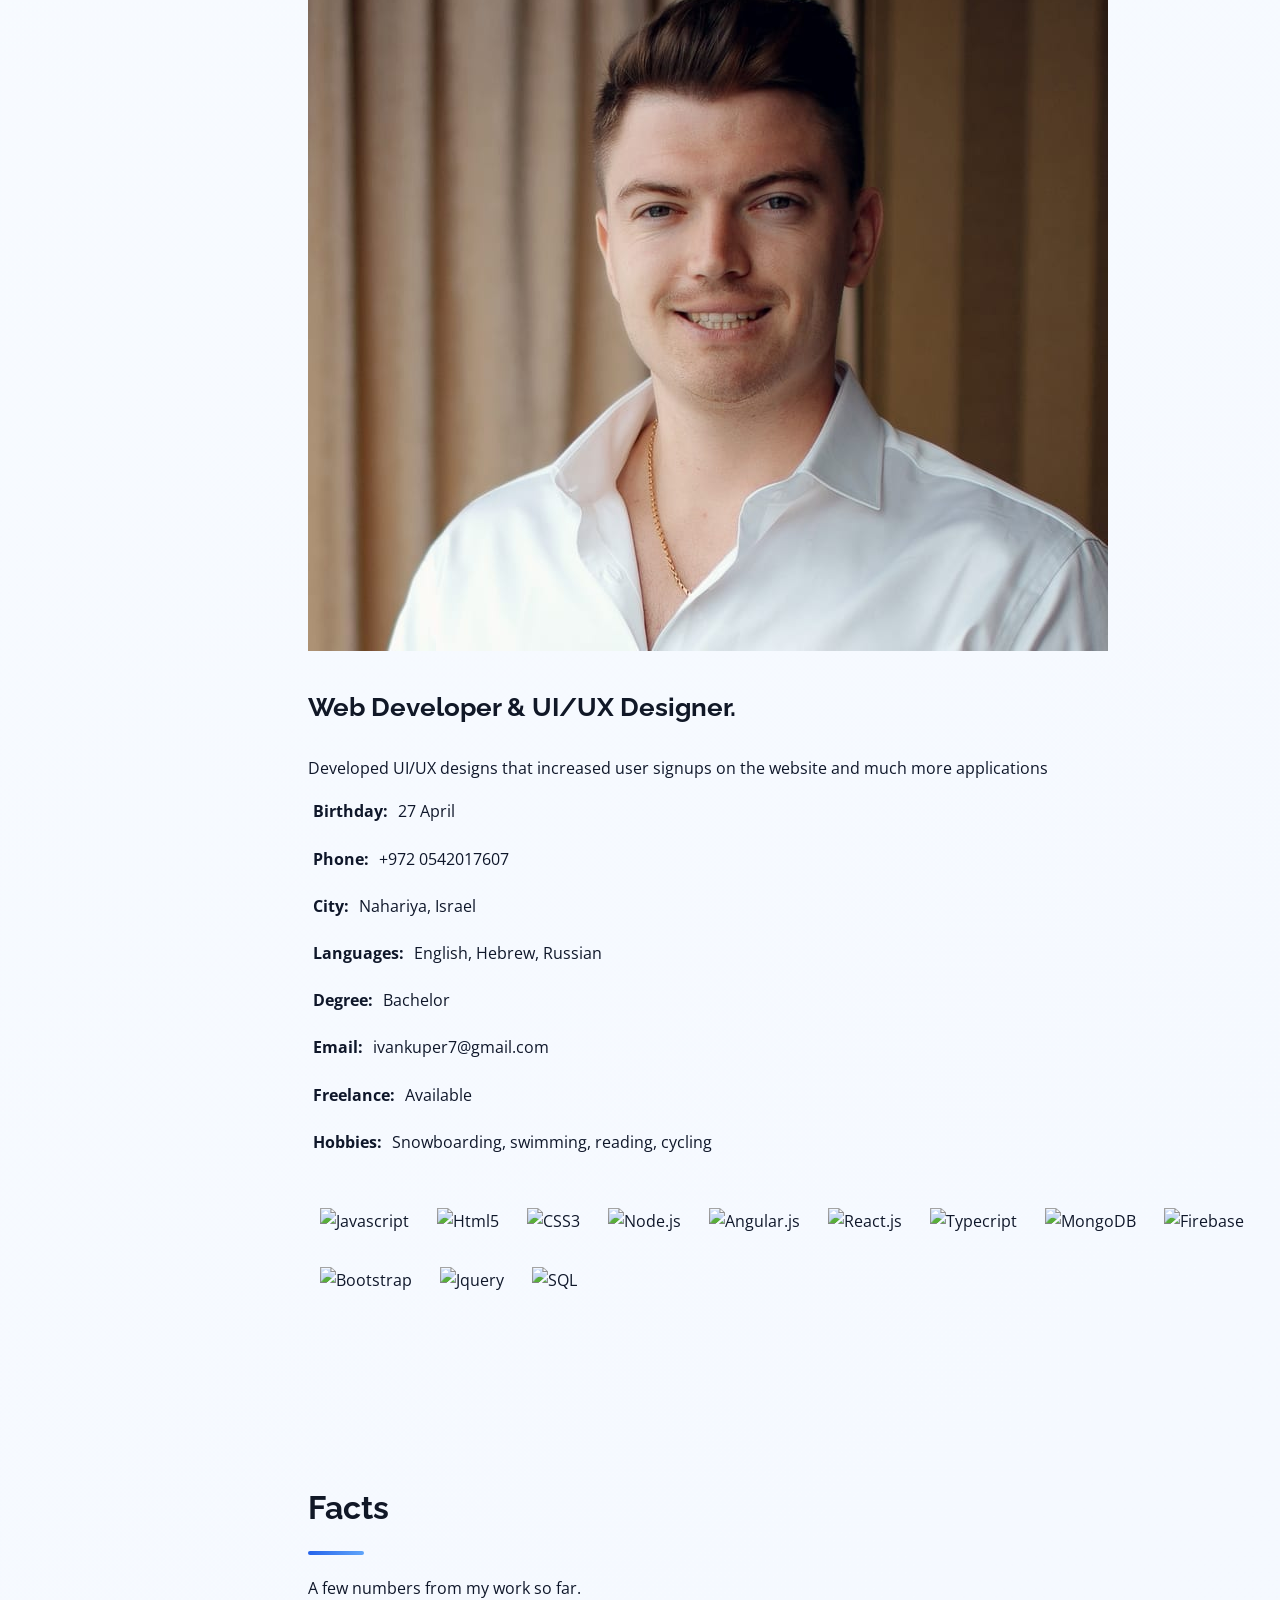
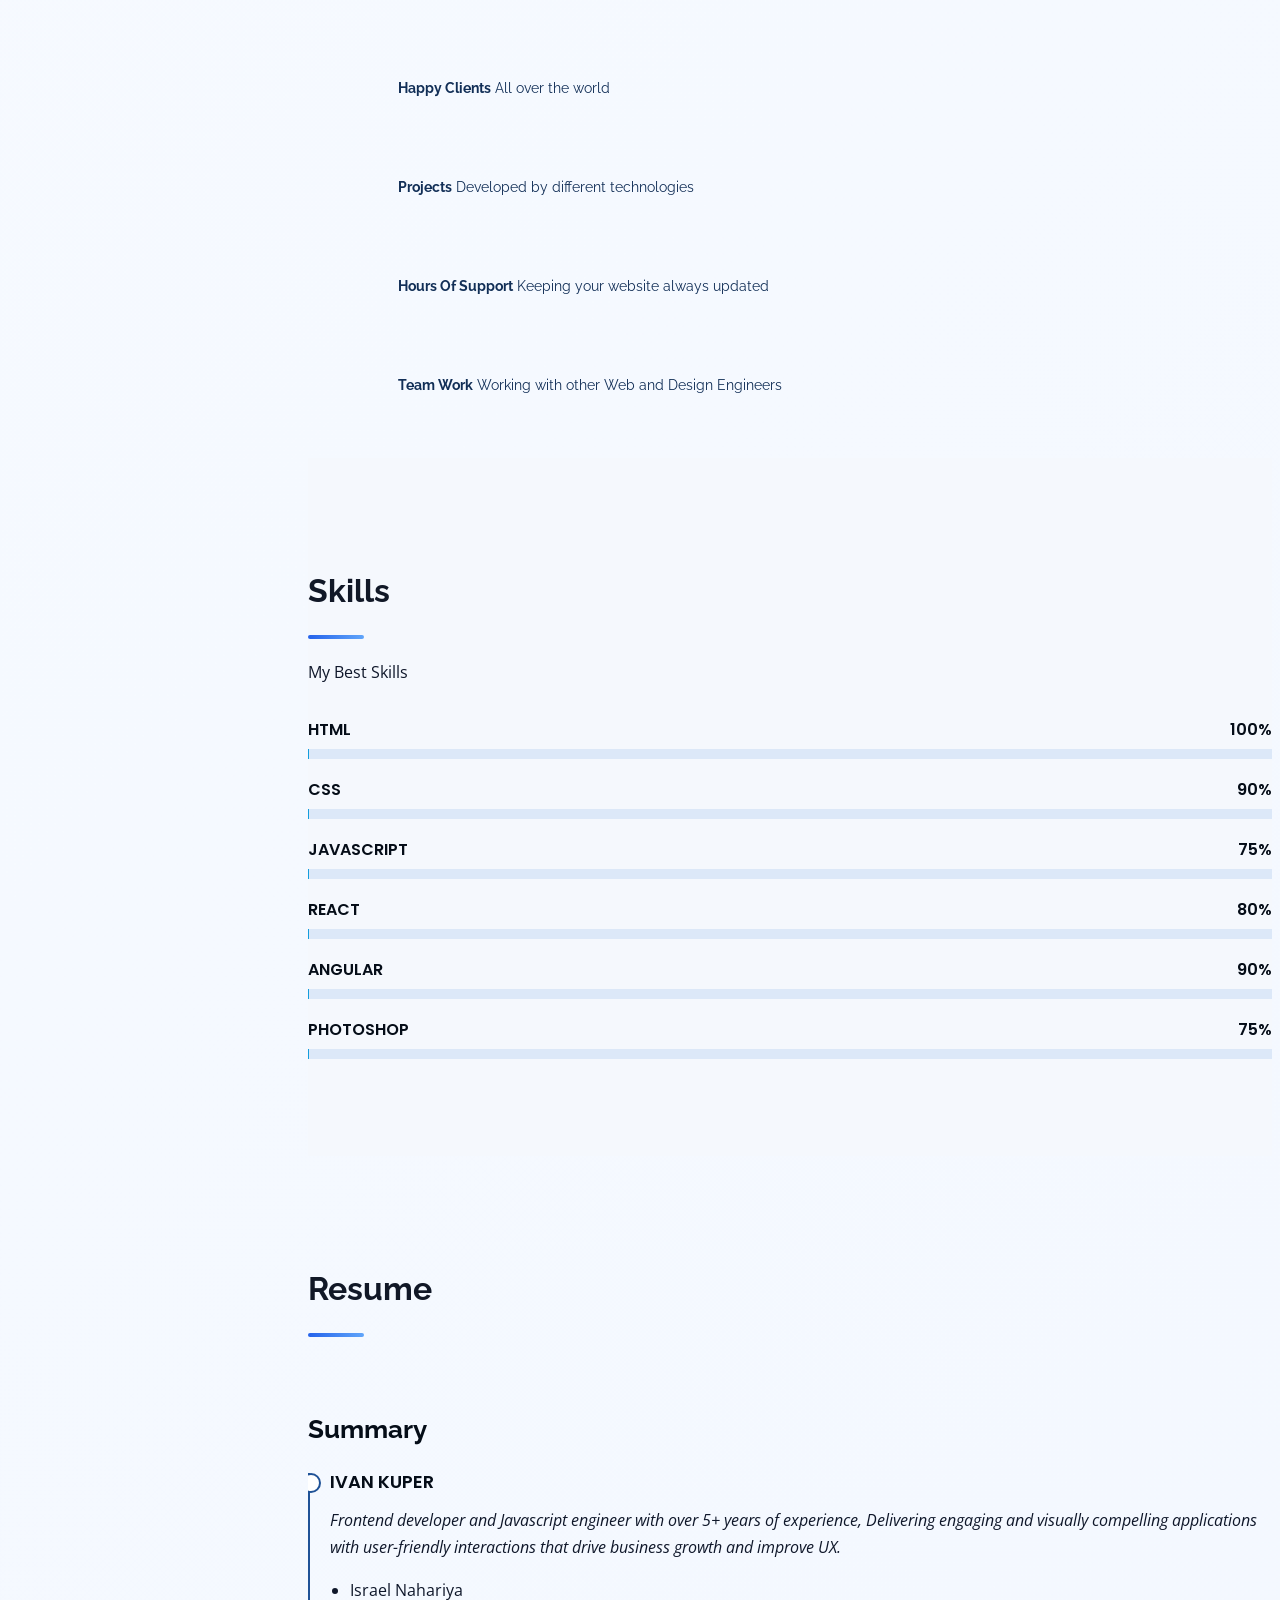
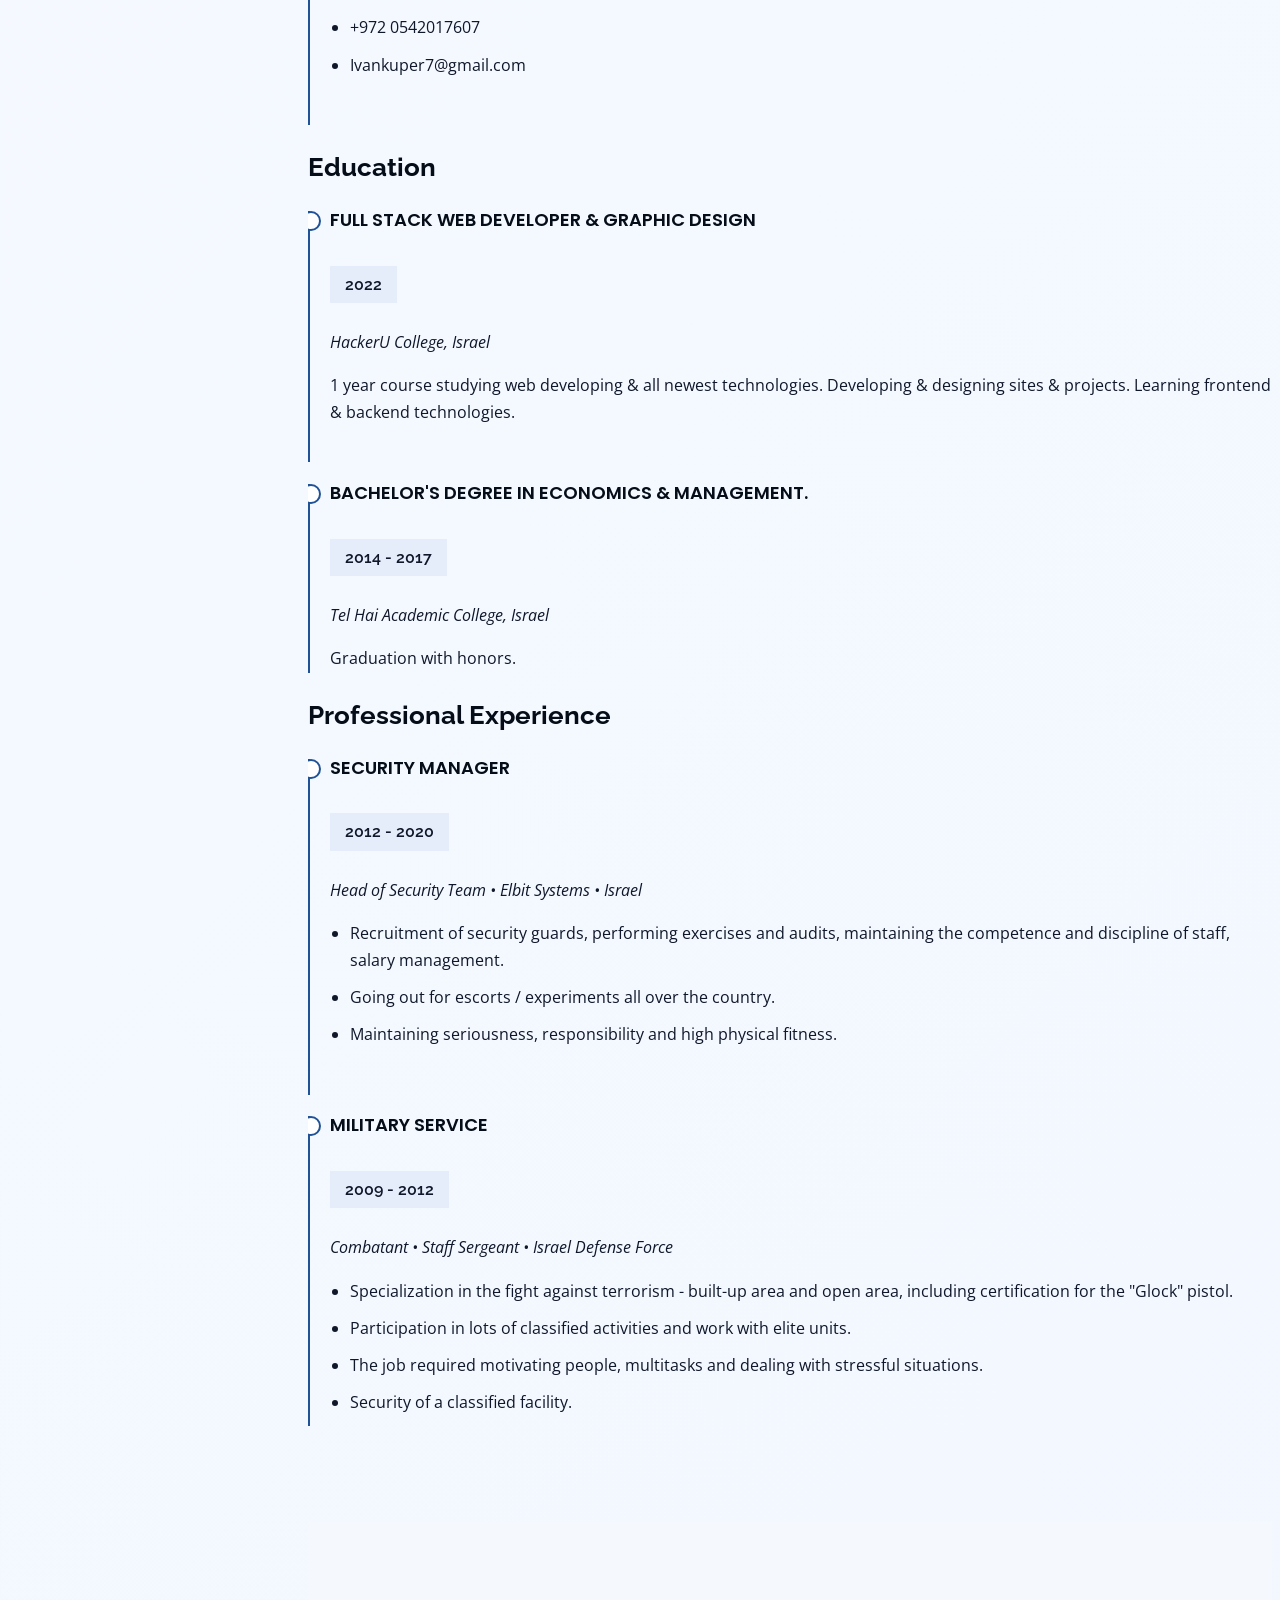
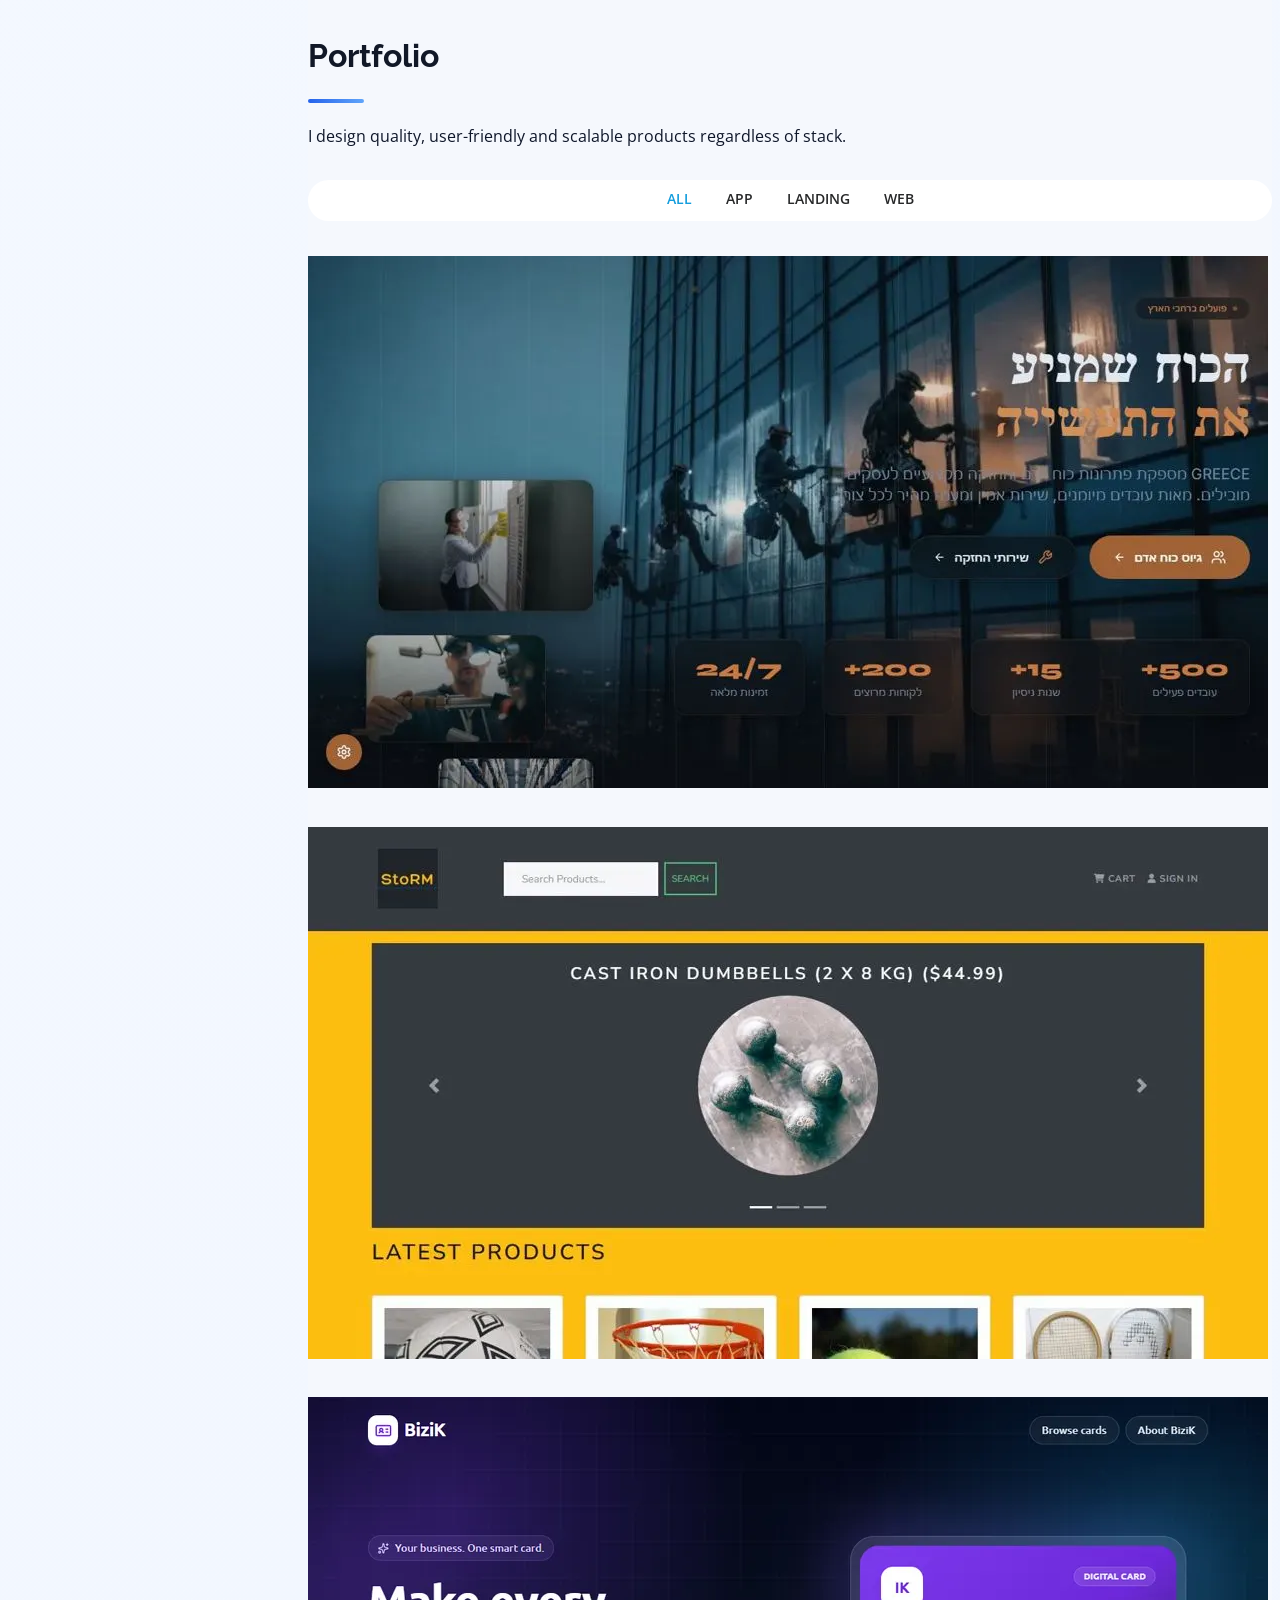
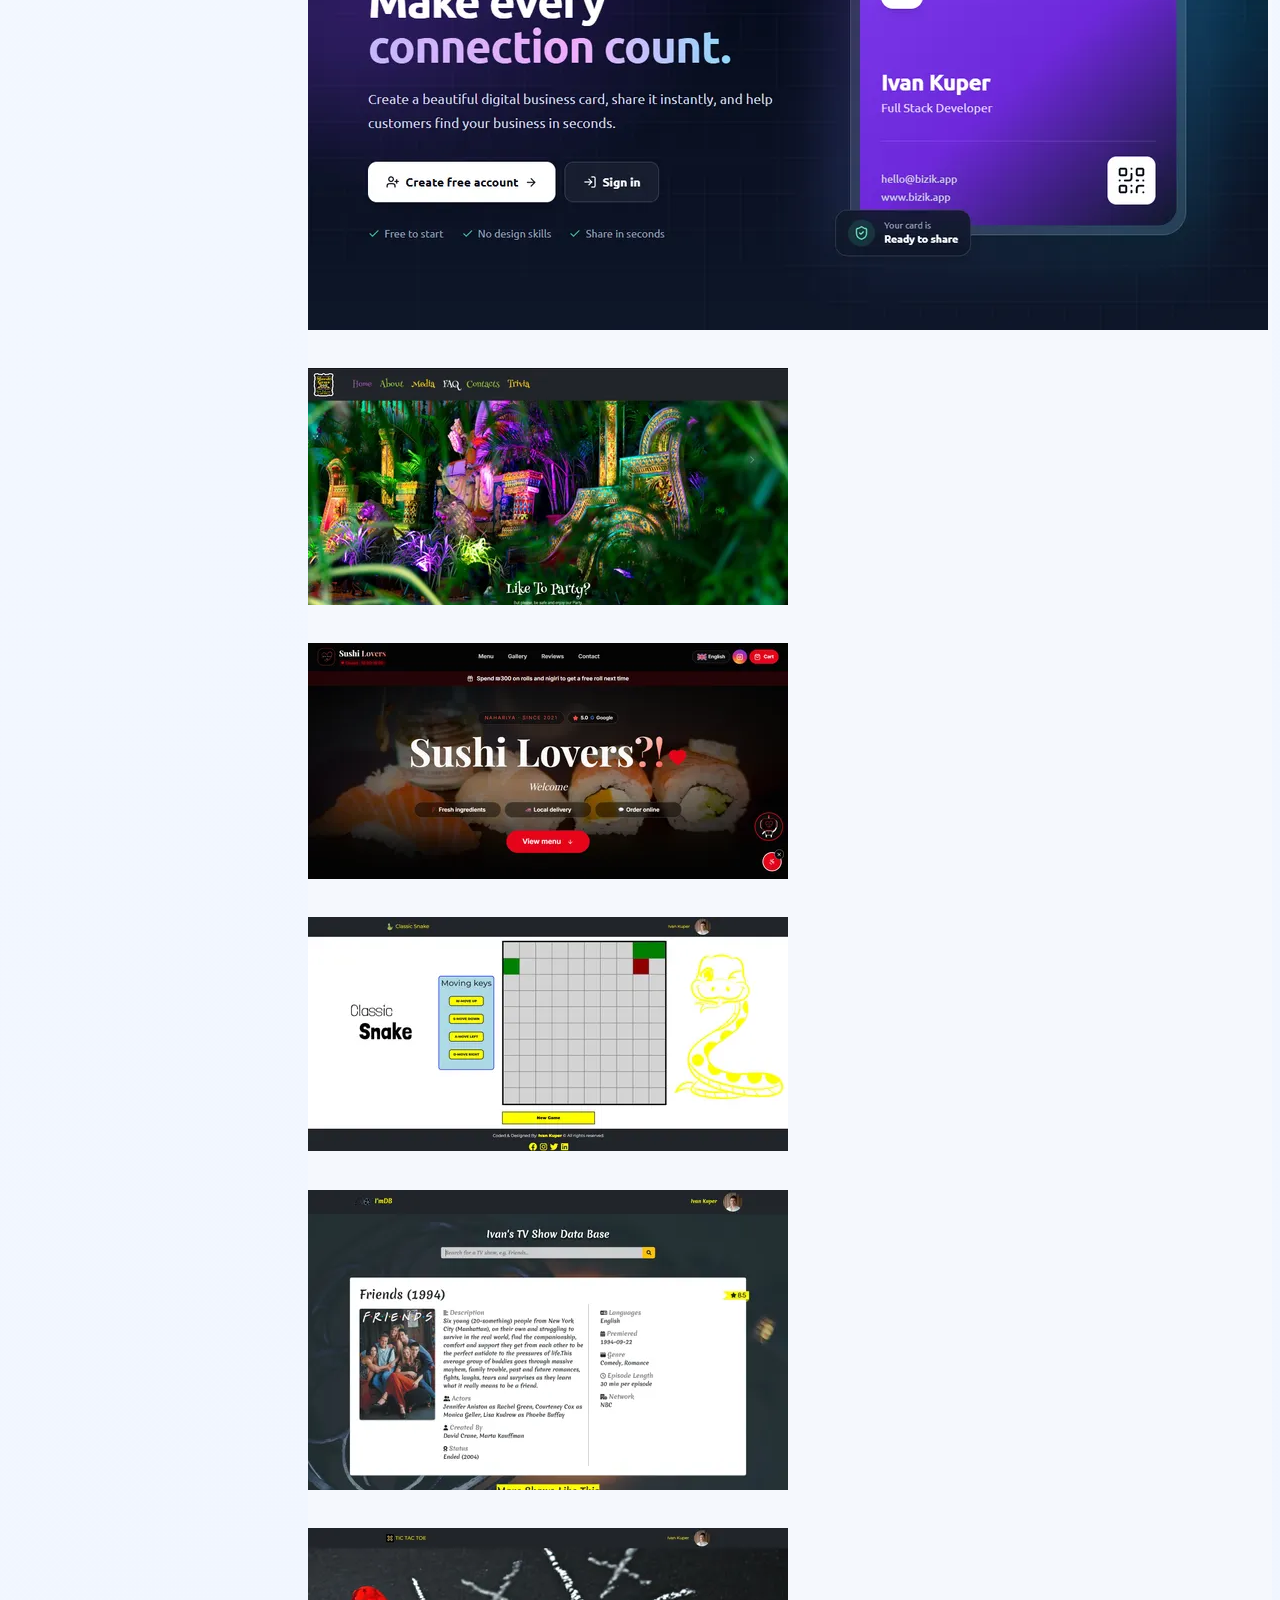
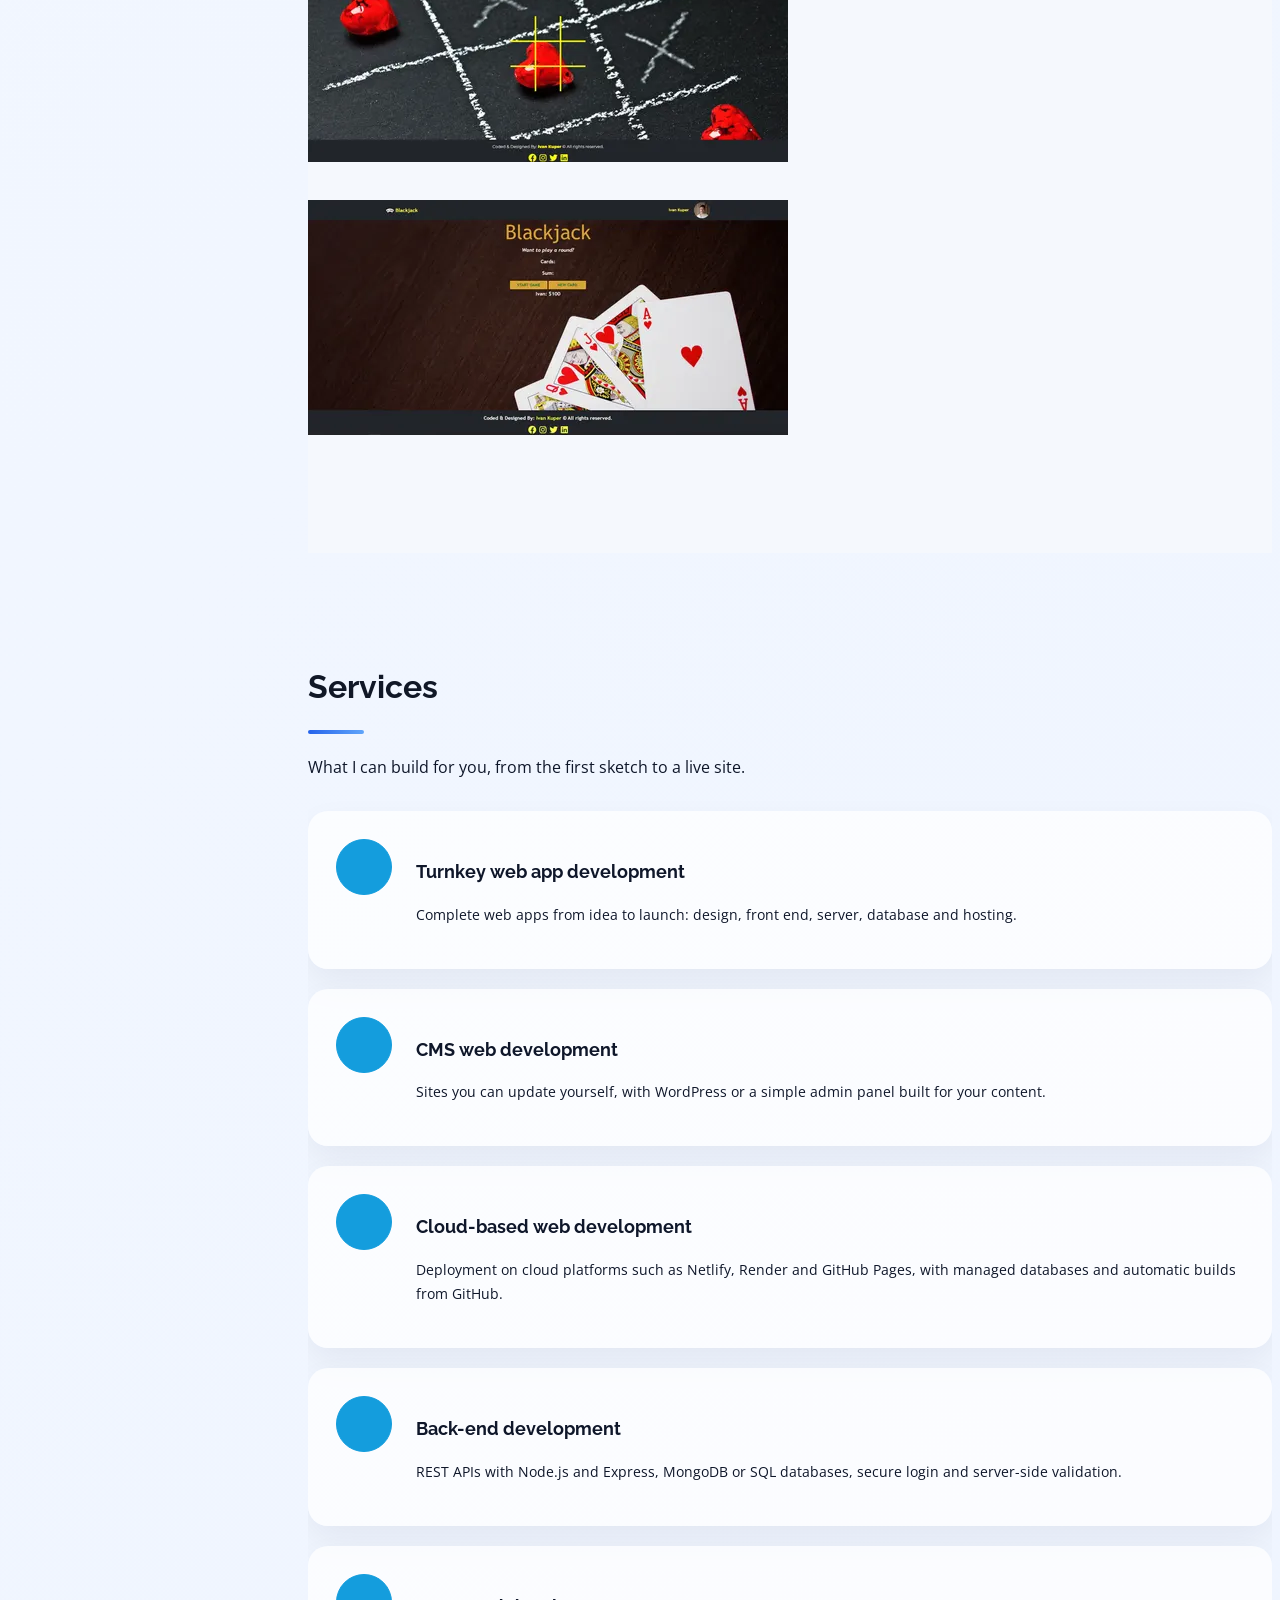
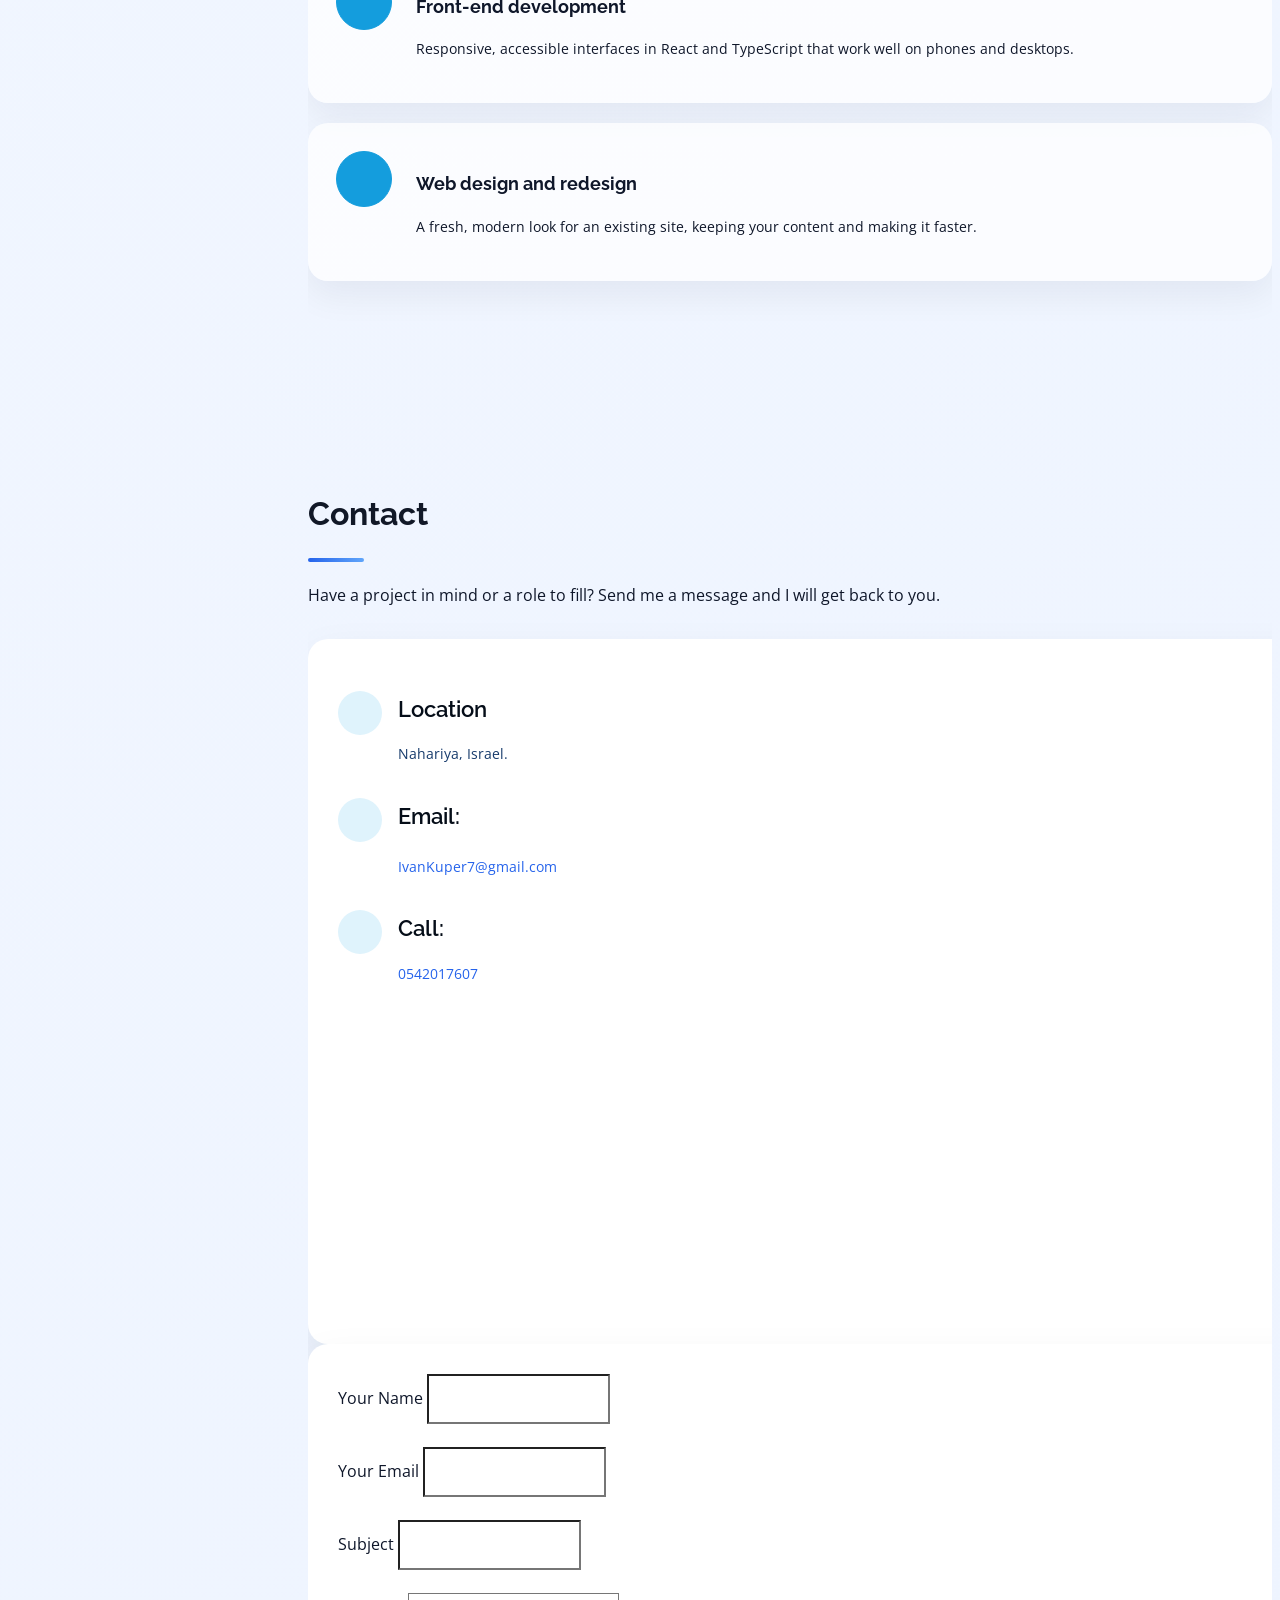
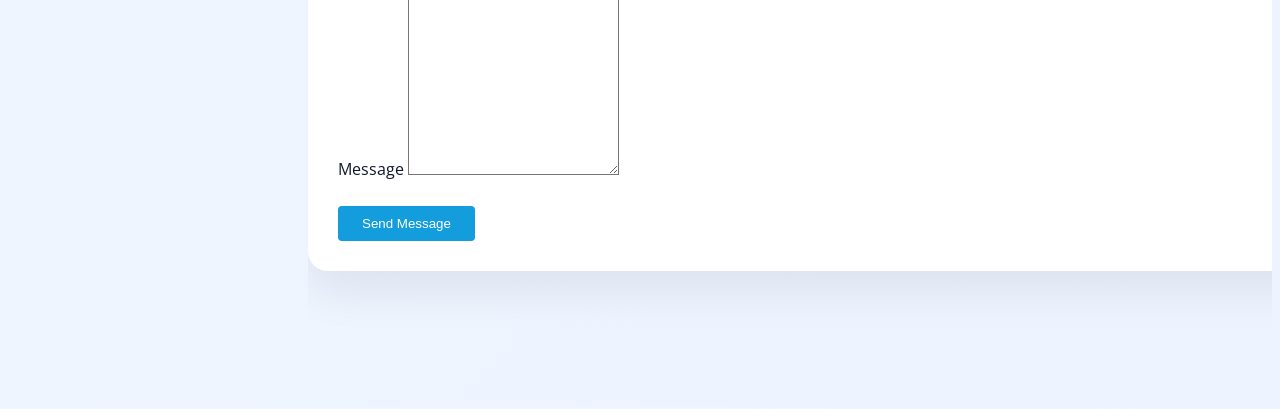
==== commit c2f08c28: "Classic page: faster load (webp images, sized and lazy, unused libraries removed, fonts and icons no" ====
--- a/classic.html
+++ b/classic.html
@@ -34,27 +34,24 @@
     <link href="assets/img/logo.png" rel="apple-touch-icon" />
 
     <!-- Google Fonts -->
+    <link rel="preconnect" href="https://fonts.googleapis.com" />
+    <link rel="preconnect" href="https://fonts.gstatic.com" crossorigin />
     <link
-      href="https://fonts.googleapis.com/css?family=Open+Sans:300,300i,400,400i,600,600i,700,700i|Raleway:300,300i,400,400i,500,500i,600,600i,700,700i|Poppins:300,300i,400,400i,500,500i,600,600i,700,700i"
+      href="https://fonts.googleapis.com/css?family=Open+Sans:300,400,400i,600,700|Raleway:300,400,500,600,700|Poppins:300,400,500,600,700&display=swap"
       rel="stylesheet"
     />
 
     <!-- Vendor CSS Files -->
-    <link href="assets/vendor/aos/aos.css" rel="stylesheet" />
+    <link href="assets/vendor/aos/aos.css" rel="stylesheet" media="print" onload="this.media='all'" />
+    <noscript><link href="assets/vendor/aos/aos.css" rel="stylesheet" /></noscript>
     <link
       href="assets/vendor/bootstrap/css/bootstrap.min.css"
       rel="stylesheet"
     />
-    <link
-      href="assets/vendor/bootstrap-icons/bootstrap-icons.css"
-      rel="stylesheet"
-    />
-    <link href="assets/vendor/boxicons/css/boxicons.min.css" rel="stylesheet" />
-    <link
-      href="assets/vendor/glightbox/css/glightbox.min.css"
-      rel="stylesheet"
-    />
-    <link href="assets/vendor/swiper/swiper-bundle.min.css" rel="stylesheet" />
+    <link href="assets/vendor/bootstrap-icons/bootstrap-icons.css" rel="stylesheet" media="print" onload="this.media='all'" />
+    <noscript><link href="assets/vendor/bootstrap-icons/bootstrap-icons.css" rel="stylesheet" /></noscript>
+    <link href="assets/vendor/boxicons/css/boxicons.min.css" rel="stylesheet" media="print" onload="this.media='all'" />
+    <noscript><link href="assets/vendor/boxicons/css/boxicons.min.css" rel="stylesheet" /></noscript>
 
     <!-- Template Main CSS File -->
     <link href="assets/css/style.css" rel="stylesheet" />
@@ -72,6 +69,8 @@
         <div class="profile">
           <img
             src="assets/img/Profile.jpg"
+            width="800"
+            height="800"
             alt=""
             class="img-fluid rounded-circle"
           />
@@ -216,6 +215,9 @@
             <div class="col-lg-4" data-aos="fade-right">
               <img
                 src="assets/img/Profile.jpg"
+                width="800"
+                height="800"
+                loading="lazy"
                 class="img-fluid"
                 alt="Portrait of Ivan Kuper"
               />
@@ -275,62 +277,98 @@
                 <div class="row">
                   <img
                     class="lan-logos"
+                    width="100"
+                    height="100"
+                    loading="lazy"
                     src="./assets/img/Languages/javascript.png"
                     alt="Javascript"
                   />
                   <img
                     class="lan-logos"
+                    width="100"
+                    height="100"
+                    loading="lazy"
                     src="./assets/img/Languages/html5.png"
                     alt="Html5"
                   />
                   <img
                     class="lan-logos"
+                    width="100"
+                    height="100"
+                    loading="lazy"
                     src="./assets/img/Languages/css3.png"
                     alt="CSS3"
                   />
                   <img
                     class="lan-logos"
+                    width="100"
+                    height="100"
+                    loading="lazy"
                     src="./assets/img/Languages/node.png"
                     alt="Node.js"
                   />
                   <img
                     class="lan-logos"
+                    width="100"
+                    height="100"
+                    loading="lazy"
                     src="./assets/img/Languages/AngularJS-Shield.svg"
                     alt="Angular.js"
                   />
                   <img
                     class="lan-logos"
+                    width="100"
+                    height="100"
+                    loading="lazy"
                     src="./assets/img/Languages/react.png"
                     alt="React.js"
                   />
                   <img
                     class="lan-logos"
+                    width="100"
+                    height="100"
+                    loading="lazy"
                     src="./assets/img/Languages/typescript.png"
                     alt="Typecript"
                   />
                   <img
                     class="lan-logos"
+                    width="100"
+                    height="100"
+                    loading="lazy"
                     src="./assets/img/Languages/Mongo.png"
                     alt="MongoDB"
                   />
                   <img
                     class="lan-logos"
+                    width="100"
+                    height="100"
+                    loading="lazy"
                     src="./assets/img/Languages/firebase.png"
                     alt="Firebase"
                   />
 
                   <img
                     class="lan-logos"
+                    width="100"
+                    height="100"
+                    loading="lazy"
                     src="./assets/img/Languages/bootstrap_plain_wordmark_logo_icon_146620.png"
                     alt="Bootstrap"
                   />
                   <img
                     class="lan-logos"
+                    width="100"
+                    height="100"
+                    loading="lazy"
                     src="./assets/img/Languages/jquery.gif"
                     alt="Jquery"
                   />
                   <img
                     class="lan-logos"
+                    width="100"
+                    height="100"
+                    loading="lazy"
                     src="./assets/img/Languages/sql.png"
                     alt="SQL"
                   />
@@ -661,7 +699,11 @@
             <div class="col-lg-4 col-md-6 portfolio-item filter-web">
               <div class="portfolio-wrap">
                 <img
-                  src="assets/img/portfolio/greece.jpg"
+                  src="snow/img/greece.webp"
+                  width="960"
+                  height="532"
+                  loading="lazy"
+                  decoding="async"
                   class="img-fluid"
                   alt="Greece business platform"
                 />
@@ -686,7 +728,11 @@
             <div class="col-lg-4 col-md-6 portfolio-item filter-web">
               <div class="portfolio-wrap">
                 <img
-                  src="assets/img/portfolio/storm.jpg"
+                  src="snow/img/storm.webp"
+                  width="960"
+                  height="532"
+                  loading="lazy"
+                  decoding="async"
                   class="img-fluid"
                   alt="StoRM sports store"
                 />
@@ -711,7 +757,11 @@
             <div class="col-lg-4 col-md-6 portfolio-item filter-web">
               <div class="portfolio-wrap">
                 <img
-                  src="assets/img/portfolio/bizik.JPG"
+                  src="snow/img/bizik.webp"
+                  width="960"
+                  height="533"
+                  loading="lazy"
+                  decoding="async"
                   class="img-fluid"
                   alt="BiziK business cards app"
                 />
@@ -732,7 +782,11 @@
             <div class="col-lg-4 col-md-6 portfolio-item filter-web">
               <div class="portfolio-wrap">
                 <img
-                  src="assets/img/portfolio/mardi.JPG"
+                  src="snow/img/mardi.webp"
+                  width="480"
+                  height="237"
+                  loading="lazy"
+                  decoding="async"
                   class="img-fluid"
                   alt="Mardi Gras landing page"
                 />
@@ -757,7 +811,11 @@
             <div class="col-lg-4 col-md-6 portfolio-item filter-web">
               <div class="portfolio-wrap">
                 <img
-                  src="assets/img/portfolio/sushi lovers.JPG"
+                  src="snow/img/sushi-lovers.webp"
+                  width="480"
+                  height="236"
+                  loading="lazy"
+                  decoding="async"
                   class="img-fluid"
                   alt="Sushi Lovers restaurant site"
                 />
@@ -775,7 +833,11 @@
             <div class="col-lg-4 col-md-6 portfolio-item filter-app">
               <div class="portfolio-wrap">
                 <img
-                  src="assets/img/portfolio/snake.JPG"
+                  src="snow/img/snake.webp"
+                  width="480"
+                  height="234"
+                  loading="lazy"
+                  decoding="async"
                   class="img-fluid"
                   alt="Snake game"
                 />
@@ -801,7 +863,11 @@
             <div class="col-lg-4 col-md-6 portfolio-item filter-app">
               <div class="portfolio-wrap">
                 <img
-                  src="assets/img/portfolio/imdb.JPG"
+                  src="snow/img/imdb.webp"
+                  width="480"
+                  height="300"
+                  loading="lazy"
+                  decoding="async"
                   class="img-fluid"
                   alt="TV Show Search app"
                 />
@@ -822,7 +888,11 @@
             <div class="col-lg-4 col-md-6 portfolio-item filter-app">
               <div class="portfolio-wrap">
                 <img
-                  src="assets/img/portfolio/tictactoe.JPG"
+                  src="snow/img/tictactoe.webp"
+                  width="480"
+                  height="234"
+                  loading="lazy"
+                  decoding="async"
                   class="img-fluid"
                   alt="Tic Tac Toe game"
                 />
@@ -843,7 +913,11 @@
             <div class="col-lg-4 col-md-6 portfolio-item filter-app">
               <div class="portfolio-wrap">
                 <img
-                  src="assets/img/portfolio/blackjack.JPG"
+                  src="snow/img/blackjack.webp"
+                  width="480"
+                  height="235"
+                  loading="lazy"
+                  decoding="async"
                   class="img-fluid"
                   alt="Blackjack game"
                 />
@@ -879,7 +953,7 @@
           <div class="row">
             <div class="col-lg-4 col-md-6 icon-box" data-aos="fade-up">
               <div class="icon"><i class="bi bi-briefcase"></i></div>
-              <h4 class="title">Turnkey web app development</h4>
+              <h3 class="title">Turnkey web app development</h3>
               <p class="description">
                 Complete web apps from idea to launch: design, front end, server, database and hosting.
               </p>
@@ -890,7 +964,7 @@
               data-aos-delay="100"
             >
               <div class="icon"><i class="bi bi-card-checklist"></i></div>
-              <h4 class="title">CMS web development</h4>
+              <h3 class="title">CMS web development</h3>
               <p class="description">
                 Sites you can update yourself, with WordPress or a simple admin panel built for your content.
               </p>
@@ -901,9 +975,9 @@
               data-aos-delay="200"
             >
               <div class="icon"><i class="bi bi-bar-chart"></i></div>
-              <h4 class="title">Cloud-based web development</h4>
+              <h3 class="title">Cloud-based web development</h3>
               <p class="description">
-                Deployment on cloud platforms such as Netlify and Railway, with managed databases and automatic builds from GitHub.
+                Deployment on cloud platforms such as Netlify, Render and GitHub Pages, with managed databases and automatic builds from GitHub.
               </p>
             </div>
             <div
@@ -912,7 +986,7 @@
               data-aos-delay="300"
             >
               <div class="icon"><i class="bi bi-binoculars"></i></div>
-              <h4 class="title">Back-end development</h4>
+              <h3 class="title">Back-end development</h3>
               <p class="description">
                 REST APIs with Node.js and Express, MongoDB or SQL databases, secure login and server-side validation.
               </p>
@@ -923,7 +997,7 @@
               data-aos-delay="400"
             >
               <div class="icon"><i class="bi bi-brightness-high"></i></div>
-              <h4 class="title">Front-end development</h4>
+              <h3 class="title">Front-end development</h3>
               <p class="description">
                 Responsive, accessible interfaces in React and TypeScript that work well on phones and desktops.
               </p>
@@ -934,7 +1008,7 @@
               data-aos-delay="500"
             >
               <div class="icon"><i class="bi bi-calendar4-week"></i></div>
-              <h4 class="title">Web design and redesign</h4>
+              <h3 class="title">Web design and redesign</h3>
               <p class="description">
                 A fresh, modern look for an existing site, keeping your content and making it faster.
               </p>
@@ -952,8 +1026,7 @@
           <div class="section-title">
             <h2>Contact</h2>
             <p>
-              If you wanna get in touch, talk to me about a project
-              collaboration or just say hi.
+              Have a project in mind or a role to fill? Send me a message and I will get back to you.
             </p>
           </div>
 
@@ -962,13 +1035,13 @@
               <div class="info">
                 <div class="address">
                   <i class="bi bi-geo-alt"></i>
-                  <h4>Location</h4>
+                  <h3>Location</h3>
                   <p>Nahariya, Israel.</p>
                 </div>
 
                 <div class="email">
                   <i class="bi bi-envelope"></i>
-                  <h4>Email:</h4>
+                  <h3>Email:</h3>
                   <p>
                     <a href="mailto:IvanKuper7@gmail.com"
                       >IvanKuper7@gmail.com</a
@@ -978,7 +1051,7 @@
 
                 <div class="phone">
                   <i class="bi bi-phone"></i>
-                  <h4>Call:</h4>
+                  <h3>Call:</h3>
                   <p><a href="tel:0542017607">0542017607</a></p>
                 </div>
 
@@ -1070,14 +1143,12 @@
     ></a>
 
     <!-- Vendor JS Files -->
-    <script src="assets/vendor/purecounter/purecounter_vanilla.js"></script>
-    <script src="assets/vendor/aos/aos.js"></script>
-    <script src="assets/vendor/bootstrap/js/bootstrap.bundle.min.js"></script>
-    <script src="assets/vendor/glightbox/js/glightbox.min.js"></script>
-    <script src="assets/vendor/isotope-layout/isotope.pkgd.min.js"></script>
-    <script src="assets/vendor/swiper/swiper-bundle.min.js"></script>
-    <script src="assets/vendor/typed.js/typed.min.js"></script>
-    <script src="assets/vendor/waypoints/noframework.waypoints.js"></script>
+    <script defer src="assets/vendor/purecounter/purecounter_vanilla.js"></script>
+    <script defer src="assets/vendor/aos/aos.js"></script>
+    <script defer src="assets/vendor/bootstrap/js/bootstrap.bundle.min.js"></script>
+    <script defer src="assets/vendor/isotope-layout/isotope.pkgd.min.js"></script>
+    <script defer src="assets/vendor/typed.js/typed.min.js"></script>
+    <script defer src="assets/vendor/waypoints/noframework.waypoints.js"></script>
     <script>
       // No backend: open the visitor's mail app with the message filled in.
       document
@@ -1096,6 +1167,6 @@
     </script>
 
     <!-- Template Main JS File -->
-    <script src="assets/js/main.js"></script>
+    <script defer src="assets/js/main.js"></script>
   </body>
 </html>
--- a/assets/css/style.css
+++ b/assets/css/style.css
@@ -0,0 +1,1267 @@
+body {
+  font-family: "Open Sans", sans-serif;
+  color: #0f172a;
+  background: linear-gradient(135deg, #f8fbff 0%, #eef4ff 100%);
+  line-height: 1.7;
+}
+
+a {
+  color: #2563eb;
+  text-decoration: none;
+}
+
+a:hover {
+  color: #1d4ed8;
+  text-decoration: none;
+}
+
+.skip-link {
+  position: absolute;
+  left: -999px;
+  top: auto;
+}
+
+.skip-link:focus {
+  left: 16px;
+  top: 16px;
+  z-index: 99999;
+  background: #fff;
+  color: #111827;
+  padding: 8px 12px;
+  border-radius: 8px;
+}
+
+h1,
+h2,
+h3,
+h4,
+h5,
+h6 {
+  font-family: "Raleway", sans-serif;
+}
+
+/*--------------------------------------------------------------
+# Back to top button
+--------------------------------------------------------------*/
+.back-to-top {
+  position: fixed;
+  visibility: hidden;
+  opacity: 0;
+  right: 15px;
+  bottom: 15px;
+  z-index: 996;
+  background: #149ddd;
+  width: 40px;
+  height: 40px;
+  border-radius: 50px;
+  transition: all 0.4s;
+}
+
+.back-to-top i {
+  font-size: 28px;
+  color: #fff;
+  line-height: 0;
+}
+
+.back-to-top:hover {
+  background: #2eafec;
+  color: #fff;
+}
+
+.back-to-top.active {
+  visibility: visible;
+  opacity: 1;
+}
+
+/*--------------------------------------------------------------
+# Header
+--------------------------------------------------------------*/
+#header {
+  position: fixed;
+  top: 0;
+  left: 0;
+  bottom: 0;
+  width: 300px;
+  transition: all ease-in-out 0.5s;
+  z-index: 9997;
+  padding: 0 15px;
+  background: linear-gradient(180deg, #060816 0%, #111827 100%);
+  overflow-y: auto;
+  box-shadow: 0 0 40px rgba(15, 23, 42, 0.25);
+}
+
+#header .profile img {
+  margin: 15px auto;
+  display: block;
+  width: 120px;
+  border: 4px solid rgba(255, 255, 255, 0.2);
+  box-shadow: 0 18px 40px rgba(37, 99, 235, 0.25);
+}
+
+#header .profile h1 {
+  font-size: 24px;
+  margin: 0;
+  padding: 0;
+  font-weight: 600;
+  -moz-text-align-last: center;
+  text-align-last: center;
+  font-family: "Poppins", sans-serif;
+}
+
+#header .profile h1 a,
+#header .profile h1 a:hover {
+  color: #fff;
+  text-decoration: none;
+}
+
+#header .profile .social-links a {
+  font-size: 18px;
+  display: inline-block;
+  background: rgba(255, 255, 255, 0.08);
+  color: #fff;
+  line-height: 1;
+  padding: 8px 0;
+  margin-right: 4px;
+  border-radius: 50%;
+  text-align: center;
+  width: 36px;
+  height: 36px;
+  transition: 0.3s;
+}
+
+#header .profile .social-links a:hover {
+  background: linear-gradient(135deg, #3b82f6, #60a5fa);
+  color: #fff;
+  text-decoration: none;
+  transform: translateY(-2px);
+}
+
+#main {
+  margin-left: 300px;
+}
+
+@media (max-width: 1199px) {
+  #header {
+    left: -300px;
+  }
+
+  #main {
+    margin-left: 0;
+  }
+}
+
+@media (max-width: 768px) {
+  section {
+    padding: 64px 0;
+  }
+
+  .section-title p {
+    font-size: 0.95rem;
+  }
+
+  .about .content ul li {
+    flex-direction: column;
+    align-items: flex-start;
+  }
+
+  #hero .hero-actions {
+    flex-direction: column;
+    align-items: flex-start;
+  }
+}
+
+/*--------------------------------------------------------------
+# Navigation Menu
+--------------------------------------------------------------*/
+/* Desktop Navigation */
+.nav-menu {
+  padding: 30px 0 0 0;
+}
+
+.nav-menu * {
+  margin: 0;
+  padding: 0;
+  list-style: none;
+}
+
+.nav-menu > ul > li {
+  position: relative;
+  white-space: nowrap;
+}
+
+.nav-menu a,
+.nav-menu a:focus {
+  display: flex;
+  align-items: center;
+  color: #a8a9b4;
+  padding: 12px 15px;
+  margin-bottom: 8px;
+  transition: 0.3s;
+  font-size: 15px;
+}
+
+.nav-menu a i,
+.nav-menu a:focus i {
+  font-size: 24px;
+  padding-right: 8px;
+  color: #6f7180;
+}
+
+.nav-menu a:hover,
+.nav-menu .active,
+.nav-menu .active:focus,
+.nav-menu li:hover > a {
+  text-decoration: none;
+  color: #fff;
+}
+
+.nav-menu a:hover i,
+.nav-menu .active i,
+.nav-menu .active:focus i,
+.nav-menu li:hover > a i {
+  color: #149ddd;
+}
+
+/* Mobile Navigation */
+.mobile-nav-toggle {
+  position: fixed;
+  right: 15px;
+  top: 15px;
+  z-index: 9998;
+  border: 0;
+  font-size: 24px;
+  transition: all 0.4s;
+  outline: none !important;
+  background-color: #149ddd;
+  color: #fff;
+  width: 40px;
+  height: 40px;
+  display: inline-flex;
+  align-items: center;
+  justify-content: center;
+  line-height: 0;
+  border-radius: 50px;
+  cursor: pointer;
+}
+
+.mobile-nav-active {
+  overflow: hidden;
+}
+
+.mobile-nav-active #header {
+  left: 0;
+}
+
+/*--------------------------------------------------------------
+# Hero Section
+--------------------------------------------------------------*/
+#hero {
+  width: 100%;
+  min-height: 100vh;
+  background:
+    linear-gradient(135deg, rgba(2, 6, 23, 0.88), rgba(30, 41, 59, 0.72)),
+    url("../img/bgd.webp") top center;
+  background-size: cover;
+  position: relative;
+}
+
+/* hero sits outside #main, so keep it clear of the fixed 300px side menu */
+@media (min-width: 1200px) {
+  #hero {
+    padding-left: 300px;
+  }
+}
+
+#hero:before {
+  content: "";
+  position: absolute;
+  inset: 0;
+  background: radial-gradient(
+    circle at top left,
+    rgba(59, 130, 246, 0.25),
+    transparent 35%
+  );
+  z-index: 1;
+}
+
+#hero .hero-container {
+  position: relative;
+  z-index: 2;
+  min-width: 300px;
+  max-width: 760px;
+  padding: 24px;
+}
+
+#hero .hero-badge {
+  display: inline-block;
+  margin-bottom: 16px;
+  padding: 8px 14px;
+  border: 1px solid rgba(255, 255, 255, 0.18);
+  border-radius: 999px;
+  color: #dbeafe;
+  font-size: 0.85rem;
+  letter-spacing: 0.2em;
+  text-transform: uppercase;
+}
+
+#hero h1 {
+  margin: 0 0 16px 0;
+  font-size: clamp(2.2rem, 5vw, 4.2rem);
+  font-weight: 700;
+  line-height: 1.08;
+  color: #fff;
+}
+
+#hero p {
+  min-height: 1.6em;
+  color: #e2e8f0;
+  margin-bottom: 30px;
+  font-size: clamp(1.1rem, 2.2vw, 1.6rem);
+  font-family: "Poppins", sans-serif;
+}
+
+@media (max-width: 768px) {
+  #hero p {
+    min-height: 4.6em;
+  }
+}
+
+#hero p span {
+  color: #93c5fd;
+  padding-bottom: 4px;
+  letter-spacing: 1px;
+  border-bottom: 2px solid #60a5fa;
+}
+
+#hero .hero-actions {
+  display: flex;
+  flex-wrap: wrap;
+  gap: 12px;
+  margin-bottom: 24px;
+}
+
+#hero .btn {
+  border-radius: 999px;
+  padding: 12px 20px;
+  font-weight: 600;
+}
+
+#hero .btn-primary {
+  background: linear-gradient(135deg, #2563eb, #3b82f6);
+  border: 0;
+  color: #fff;
+}
+
+#hero .btn-secondary {
+  background: rgba(255, 255, 255, 0.1);
+  border: 1px solid rgba(255, 255, 255, 0.18);
+  color: #fff;
+}
+
+#hero .hero-highlights {
+  display: flex;
+  flex-wrap: wrap;
+  gap: 10px;
+}
+
+#hero .hero-highlights span {
+  padding: 7px 12px;
+  border-radius: 999px;
+  background: rgba(255, 255, 255, 0.09);
+  color: #f8fafc;
+  font-size: 0.9rem;
+}
+
+@media (min-width: 1024px) {
+  #hero {
+    background-attachment: fixed;
+  }
+}
+
+@media (max-width: 768px) {
+  #hero h1 {
+    font-size: 28px;
+    line-height: 36px;
+  }
+
+  #hero h2 {
+    font-size: 18px;
+    line-height: 24px;
+    margin-bottom: 30px;
+  }
+}
+
+/*--------------------------------------------------------------
+# Sections General
+--------------------------------------------------------------*/
+section {
+  padding: 80px 0;
+  overflow: hidden;
+}
+
+.section-bg {
+  background: #f5f8fd;
+}
+
+.section-title {
+  padding-bottom: 30px;
+}
+
+.section-title h2 {
+  font-size: 32px;
+  font-weight: 700;
+  margin-bottom: 20px;
+  padding-bottom: 20px;
+  position: relative;
+  color: #111827;
+}
+
+.section-title h2::after {
+  content: "";
+  position: absolute;
+  display: block;
+  width: 56px;
+  height: 4px;
+  background: linear-gradient(90deg, #2563eb, #60a5fa);
+  bottom: 0;
+  left: 0;
+  border-radius: 999px;
+}
+
+.section-title p {
+  margin-bottom: 0;
+}
+
+/*--------------------------------------------------------------
+# About
+--------------------------------------------------------------*/
+.about .content h3 {
+  font-weight: 700;
+  font-size: 26px;
+  color: #111827;
+}
+
+.about .btn-accent {
+  background: linear-gradient(135deg, #2563eb, #3b82f6);
+  color: #fff;
+  border: 0;
+  border-radius: 999px;
+}
+
+.about .btn-accent:hover {
+  color: #fff;
+  transform: translateY(-2px);
+}
+
+.about .content ul {
+  list-style: none;
+  padding: 0;
+}
+
+.about .content ul li {
+  margin-bottom: 20px;
+  display: flex;
+  align-items: center;
+}
+
+.about .content ul strong {
+  margin-right: 10px;
+}
+
+.about .content ul i {
+  font-size: 16px;
+  margin-right: 5px;
+  color: #149ddd;
+  line-height: 0;
+}
+
+.about .content p:last-child {
+  margin-bottom: 0;
+}
+
+/*--------------------------------------------------------------
+# Facts
+--------------------------------------------------------------*/
+.facts {
+  padding-bottom: 30px;
+}
+
+.facts .count-box {
+  padding: 30px;
+  width: 100%;
+}
+
+.facts .count-box i {
+  display: block;
+  font-size: 44px;
+  color: #149ddd;
+  float: left;
+  line-height: 0;
+}
+
+.facts .count-box span {
+  font-size: 48px;
+  line-height: 40px;
+  display: block;
+  font-weight: 700;
+  color: #050d18;
+  margin-left: 60px;
+}
+
+.facts .count-box p {
+  padding: 15px 0 0 0;
+  margin: 0 0 0 60px;
+  font-family: "Raleway", sans-serif;
+  font-size: 14px;
+  color: #122f57;
+}
+
+.facts .count-box a {
+  font-weight: 600;
+  display: block;
+  margin-top: 20px;
+  color: #122f57;
+  font-size: 15px;
+  font-family: "Poppins", sans-serif;
+  transition: ease-in-out 0.3s;
+}
+
+.facts .count-box a:hover {
+  color: #1f5297;
+}
+
+/*--------------------------------------------------------------
+# Akills
+--------------------------------------------------------------*/
+.skills .progress {
+  height: 60px;
+  display: block;
+  background: none;
+  border-radius: 0;
+}
+
+.skills .progress .skill {
+  padding: 0;
+  margin: 0 0 6px 0;
+  text-transform: uppercase;
+  display: block;
+  font-weight: 600;
+  font-family: "Poppins", sans-serif;
+  color: #050d18;
+}
+
+.skills .progress .skill .val {
+  float: right;
+  font-style: normal;
+}
+
+.skills .progress-bar-wrap {
+  background: #dce8f8;
+  height: 10px;
+}
+
+.skills .progress-bar {
+  width: 1px;
+  height: 10px;
+  transition: 0.9s;
+  background-color: #149ddd;
+}
+
+/*--------------------------------------------------------------
+# Resume
+--------------------------------------------------------------*/
+.resume .resume-title {
+  font-size: 26px;
+  font-weight: 700;
+  margin-top: 20px;
+  margin-bottom: 20px;
+  color: #050d18;
+}
+
+.resume .resume-item {
+  padding: 0 0 20px 20px;
+  margin-top: -2px;
+  border-left: 2px solid #1f5297;
+  position: relative;
+}
+
+.resume .resume-item h4 {
+  line-height: 18px;
+  font-size: 18px;
+  font-weight: 600;
+  text-transform: uppercase;
+  font-family: "Poppins", sans-serif;
+  color: #050d18;
+  margin-bottom: 10px;
+}
+
+.resume .resume-item h5 {
+  font-size: 16px;
+  background: #e4edf9;
+  padding: 5px 15px;
+  display: inline-block;
+  font-weight: 600;
+  margin-bottom: 10px;
+}
+
+.resume .resume-item ul {
+  padding-left: 20px;
+}
+
+.resume .resume-item ul li {
+  padding-bottom: 10px;
+}
+
+.resume .resume-item:last-child {
+  padding-bottom: 0;
+}
+
+.resume .resume-item::before {
+  content: "";
+  position: absolute;
+  width: 16px;
+  height: 16px;
+  border-radius: 50px;
+  left: -9px;
+  top: 0;
+  background: #fff;
+  border: 2px solid #1f5297;
+}
+
+/*--------------------------------------------------------------
+# Portfolio
+--------------------------------------------------------------*/
+.portfolio .portfolio-item {
+  margin-bottom: 30px;
+}
+
+.portfolio #portfolio-flters {
+  padding: 0;
+  margin: 0 auto 35px auto;
+  list-style: none;
+  text-align: center;
+  background: #fff;
+  border-radius: 50px;
+  padding: 2px 15px;
+}
+
+.portfolio #portfolio-flters li {
+  cursor: pointer;
+  display: inline-block;
+  padding: 10px 15px 8px 15px;
+  font-size: 14px;
+  font-weight: 600;
+  line-height: 1;
+  text-transform: uppercase;
+  color: #272829;
+  margin-bottom: 5px;
+  transition: all 0.3s ease-in-out;
+}
+
+.portfolio #portfolio-flters li:hover,
+.portfolio #portfolio-flters li.filter-active {
+  color: #149ddd;
+}
+
+.portfolio #portfolio-flters li:last-child {
+  margin-right: 0;
+}
+
+.portfolio .portfolio-wrap {
+  transition: 0.3s;
+  position: relative;
+  overflow: hidden;
+  z-index: 1;
+}
+
+.portfolio .portfolio-wrap::before {
+  content: "";
+  background: rgba(255, 255, 255, 0.5);
+  position: absolute;
+  left: 0;
+  right: 0;
+  top: 0;
+  bottom: 0;
+  transition: all ease-in-out 0.3s;
+  z-index: 2;
+  opacity: 0;
+}
+
+.portfolio .portfolio-wrap .portfolio-links {
+  opacity: 1;
+  left: 0;
+  right: 0;
+  bottom: -60px;
+  z-index: 3;
+  position: absolute;
+  transition: all ease-in-out 0.3s;
+  display: flex;
+  justify-content: center;
+}
+
+.portfolio .portfolio-wrap .portfolio-links a {
+  color: #fff;
+  font-size: 28px;
+  text-align: center;
+  background: rgba(20, 157, 221, 0.75);
+  transition: 0.3s;
+  width: 50%;
+}
+
+.portfolio .portfolio-wrap .portfolio-links a:hover {
+  background: rgba(20, 157, 221, 0.95);
+}
+
+.portfolio .portfolio-wrap .portfolio-links a + a {
+  border-left: 1px solid #37b3ed;
+}
+
+.portfolio .portfolio-wrap:hover::before {
+  top: 0;
+  left: 0;
+  right: 0;
+  bottom: 0;
+  opacity: 1;
+}
+
+.portfolio .portfolio-wrap:hover .portfolio-links {
+  opacity: 1;
+  bottom: 0;
+}
+
+/*--------------------------------------------------------------
+# Portfolio Details
+--------------------------------------------------------------*/
+.portfolio-details {
+  padding-top: 40px;
+}
+
+.portfolio-details .portfolio-details-slider img {
+  width: 100%;
+}
+
+.portfolio-details .portfolio-details-slider .swiper-pagination {
+  margin-top: 20px;
+  position: relative;
+}
+
+.portfolio-details
+  .portfolio-details-slider
+  .swiper-pagination
+  .swiper-pagination-bullet {
+  width: 12px;
+  height: 12px;
+  background-color: #fff;
+  opacity: 1;
+  border: 1px solid #149ddd;
+}
+
+.portfolio-details
+  .portfolio-details-slider
+  .swiper-pagination
+  .swiper-pagination-bullet-active {
+  background-color: #149ddd;
+}
+
+.portfolio-details .portfolio-info {
+  padding: 30px;
+  box-shadow: 0px 0 30px rgba(5, 13, 24, 0.08);
+}
+
+.portfolio-details .portfolio-info h3 {
+  font-size: 22px;
+  font-weight: 700;
+  margin-bottom: 20px;
+  padding-bottom: 20px;
+  border-bottom: 1px solid #eee;
+}
+
+.portfolio-details .portfolio-info ul {
+  list-style: none;
+  padding: 0;
+  font-size: 15px;
+}
+
+.portfolio-details .portfolio-info ul li + li {
+  margin-top: 10px;
+}
+
+.portfolio-details .portfolio-description {
+  padding-top: 30px;
+}
+
+.portfolio-details .portfolio-description h2 {
+  font-size: 26px;
+  font-weight: 700;
+  margin-bottom: 20px;
+}
+
+.portfolio-details .portfolio-description p {
+  padding: 0;
+}
+
+/*--------------------------------------------------------------
+# Services
+--------------------------------------------------------------*/
+.services .icon-box {
+  margin-bottom: 20px;
+  padding: 28px;
+  border-radius: 20px;
+  background: rgba(255, 255, 255, 0.75);
+  box-shadow: 0 15px 35px rgba(15, 23, 42, 0.06);
+  transition:
+    transform 0.3s ease,
+    box-shadow 0.3s ease;
+}
+
+.services .icon-box:hover {
+  transform: translateY(-4px);
+  box-shadow: 0 18px 45px rgba(37, 99, 235, 0.12);
+}
+
+.services .icon {
+  float: left;
+  display: flex;
+  align-items: center;
+  justify-content: center;
+  width: 54px;
+  height: 54px;
+  background: #149ddd;
+  border-radius: 50%;
+  transition: 0.5s;
+  border: 1px solid #149ddd;
+}
+
+.services .icon i {
+  color: #fff;
+  font-size: 24px;
+  line-height: 0;
+}
+
+.services .icon-box:hover .icon {
+  background: #fff;
+}
+
+.services .icon-box:hover .icon i {
+  color: #149ddd;
+}
+
+.services .title {
+  margin-left: 80px;
+  font-weight: 700;
+  margin-bottom: 15px;
+  font-size: 18px;
+}
+
+.services .title a {
+  color: #343a40;
+}
+
+.services .title a:hover {
+  color: #149ddd;
+}
+
+.services .description {
+  margin-left: 80px;
+  line-height: 24px;
+  font-size: 14px;
+}
+
+/*--------------------------------------------------------------
+# Testimonials
+--------------------------------------------------------------*/
+.testimonials .testimonials-carousel,
+.testimonials .testimonials-slider {
+  overflow: hidden;
+}
+
+.testimonials .testimonial-item {
+  box-sizing: content-box;
+  text-align: center;
+  min-height: 320px;
+}
+
+.testimonials .testimonial-item .testimonial-img {
+  width: 90px;
+  border-radius: 50%;
+  margin: 0 auto;
+}
+
+.testimonials .testimonial-item h3 {
+  font-size: 18px;
+  font-weight: bold;
+  margin: 10px 0 5px 0;
+  color: #111;
+}
+
+.testimonials .testimonial-item h4 {
+  font-size: 14px;
+  color: #999;
+  margin: 0;
+}
+
+.testimonials .testimonial-item .quote-icon-left,
+.testimonials .testimonial-item .quote-icon-right {
+  color: #c3e8fa;
+  font-size: 26px;
+}
+
+.testimonials .testimonial-item .quote-icon-left {
+  display: inline-block;
+  left: -5px;
+  position: relative;
+}
+
+.testimonials .testimonial-item .quote-icon-right {
+  display: inline-block;
+  right: -5px;
+  position: relative;
+  top: 10px;
+}
+
+.testimonials .testimonial-item p {
+  font-style: italic;
+  margin: 0 15px 15px 15px;
+  padding: 20px;
+  background: #fff;
+  position: relative;
+  margin-bottom: 35px;
+  border-radius: 6px;
+  box-shadow: 0px 2px 15px rgba(0, 0, 0, 0.1);
+}
+
+.testimonials .testimonial-item p::after {
+  content: "";
+  width: 0;
+  height: 0;
+  border-top: 20px solid #fff;
+  border-right: 20px solid transparent;
+  border-left: 20px solid transparent;
+  position: absolute;
+  bottom: -20px;
+  left: calc(50% - 20px);
+}
+
+.testimonials .swiper-pagination {
+  margin-top: 20px;
+  position: relative;
+}
+
+.testimonials .swiper-pagination .swiper-pagination-bullet {
+  width: 12px;
+  height: 12px;
+  background-color: #fff;
+  opacity: 1;
+  border: 1px solid #149ddd;
+}
+
+.testimonials .swiper-pagination .swiper-pagination-bullet-active {
+  background-color: #149ddd;
+}
+
+/*--------------------------------------------------------------
+# Contact
+--------------------------------------------------------------*/
+.contact {
+  padding-bottom: 130px;
+}
+
+.contact .info {
+  padding: 30px;
+  background: #fff;
+  width: 100%;
+  box-shadow: 0 20px 45px rgba(15, 23, 42, 0.08);
+  border-radius: 20px;
+}
+
+.contact .info i {
+  font-size: 20px;
+  color: #149ddd;
+  float: left;
+  width: 44px;
+  height: 44px;
+  background: #dff3fc;
+  display: flex;
+  justify-content: center;
+  align-items: center;
+  border-radius: 50px;
+  transition: all 0.3s ease-in-out;
+}
+
+.contact .info h3 {
+  padding: 0 0 0 60px;
+  font-size: 22px;
+  font-weight: 600;
+  margin-bottom: 5px;
+  color: #050d18;
+}
+
+.contact .info p {
+  padding: 0 0 10px 60px;
+  margin-bottom: 20px;
+  font-size: 14px;
+  color: #173b6c;
+}
+
+.contact .info .email p {
+  padding-top: 5px;
+}
+
+.contact .info .social-links {
+  padding-left: 60px;
+}
+
+.contact .info .social-links a {
+  font-size: 18px;
+  display: inline-block;
+  background: #333;
+  color: #fff;
+  line-height: 1;
+  padding: 8px 0;
+  border-radius: 50%;
+  text-align: center;
+  width: 36px;
+  height: 36px;
+  transition: 0.3s;
+  margin-right: 10px;
+}
+
+.contact .info .social-links a:hover {
+  background: #149ddd;
+  color: #fff;
+}
+
+.contact .info .email:hover i,
+.contact .info .address:hover i,
+.contact .info .phone:hover i {
+  background: #149ddd;
+  color: #fff;
+}
+
+.contact .php-email-form {
+  width: 100%;
+  padding: 30px;
+  background: #fff;
+  box-shadow: 0 20px 45px rgba(15, 23, 42, 0.08);
+  border-radius: 20px;
+}
+
+.contact .php-email-form .form-group {
+  padding-bottom: 8px;
+}
+
+.contact .php-email-form .validate {
+  display: none;
+  color: red;
+  margin: 0 0 15px 0;
+  font-weight: 400;
+  font-size: 13px;
+}
+
+.contact .php-email-form .error-message {
+  display: none;
+  color: #fff;
+  background: #ed3c0d;
+  text-align: left;
+  padding: 15px;
+  font-weight: 600;
+}
+
+.contact .php-email-form .error-message br + br {
+  margin-top: 25px;
+}
+
+.contact .php-email-form .sent-message {
+  display: none;
+  color: #fff;
+  background: #18d26e;
+  text-align: center;
+  padding: 15px;
+  font-weight: 600;
+}
+
+.contact .php-email-form .loading {
+  display: none;
+  background: #fff;
+  text-align: center;
+  padding: 15px;
+}
+
+.contact .php-email-form .loading:before {
+  content: "";
+  display: inline-block;
+  border-radius: 50%;
+  width: 24px;
+  height: 24px;
+  margin: 0 10px -6px 0;
+  border: 3px solid #18d26e;
+  border-top-color: #eee;
+  -webkit-animation: animate-loading 1s linear infinite;
+  animation: animate-loading 1s linear infinite;
+}
+
+.contact .php-email-form .form-group {
+  margin-bottom: 15px;
+}
+
+.contact .php-email-form label {
+  padding-bottom: 8px;
+}
+
+.contact .php-email-form input,
+.contact .php-email-form textarea {
+  border-radius: 0;
+  box-shadow: none;
+  font-size: 14px;
+}
+
+.contact .php-email-form input {
+  height: 44px;
+}
+
+.contact .php-email-form textarea {
+  padding: 10px 15px;
+}
+
+.contact .php-email-form button[type="submit"] {
+  background: #149ddd;
+  border: 0;
+  padding: 10px 24px;
+  color: #fff;
+  transition: 0.4s;
+  border-radius: 4px;
+}
+
+.contact .php-email-form button[type="submit"]:hover {
+  background: #37b3ed;
+}
+
+@-webkit-keyframes animate-loading {
+  0% {
+    transform: rotate(0deg);
+  }
+
+  100% {
+    transform: rotate(360deg);
+  }
+}
+
+@keyframes animate-loading {
+  0% {
+    transform: rotate(0deg);
+  }
+
+  100% {
+    transform: rotate(360deg);
+  }
+}
+
+/*--------------------------------------------------------------
+# Breadcrumbs
+--------------------------------------------------------------*/
+.breadcrumbs {
+  padding: 20px 0;
+  background: #f9f9f9;
+}
+
+.breadcrumbs h2 {
+  font-size: 26px;
+  font-weight: 300;
+}
+
+.breadcrumbs ol {
+  display: flex;
+  flex-wrap: wrap;
+  list-style: none;
+  padding: 0;
+  margin: 0;
+  font-size: 15px;
+}
+
+.breadcrumbs ol li + li {
+  padding-left: 10px;
+}
+
+.breadcrumbs ol li + li::before {
+  display: inline-block;
+  padding-right: 10px;
+  color: #0e2442;
+  content: "/";
+}
+
+@media (max-width: 768px) {
+  .breadcrumbs .d-flex {
+    display: block !important;
+  }
+
+  .breadcrumbs ol {
+    display: block;
+  }
+
+  .breadcrumbs ol li {
+    display: inline-block;
+  }
+}
+
+/*--------------------------------------------------------------
+# Footer
+--------------------------------------------------------------*/
+#footer {
+  padding: 15px;
+  color: #f4f6fd;
+  font-size: 14px;
+  position: fixed;
+  left: 0;
+  bottom: 0;
+  width: 300px;
+  z-index: 9999;
+  background: linear-gradient(180deg, #111827 0%, #060816 100%);
+}
+
+#footer .copyright {
+  text-align: center;
+}
+
+#footer .credits {
+  padding-top: 5px;
+  text-align: center;
+  font-size: 13px;
+  color: #eaebf0;
+}
+
+@media (max-width: 1199px) {
+  #footer {
+    position: static;
+    width: auto;
+    padding-right: 20px 15px;
+  }
+}
+.logos {
+  display: flex;
+}
+
+.lan-logos {
+  width: 76px;
+  height: auto;
+  padding: 0;
+  margin: 2rem 12px 0;
+  align-self: flex-start;
+}
+/* ===== Scrollbar CSS ===== */
+* {
+  scrollbar-width: thin;
+  scrollbar-color: #60a5fa #f1f5f9;
+}
+
+*::-webkit-scrollbar {
+  width: 10px;
+}
+
+*::-webkit-scrollbar-track {
+  background: #f1f5f9;
+}
+
+*::-webkit-scrollbar-thumb {
+  background-color: #60a5fa;
+  border-radius: 999px;
+}
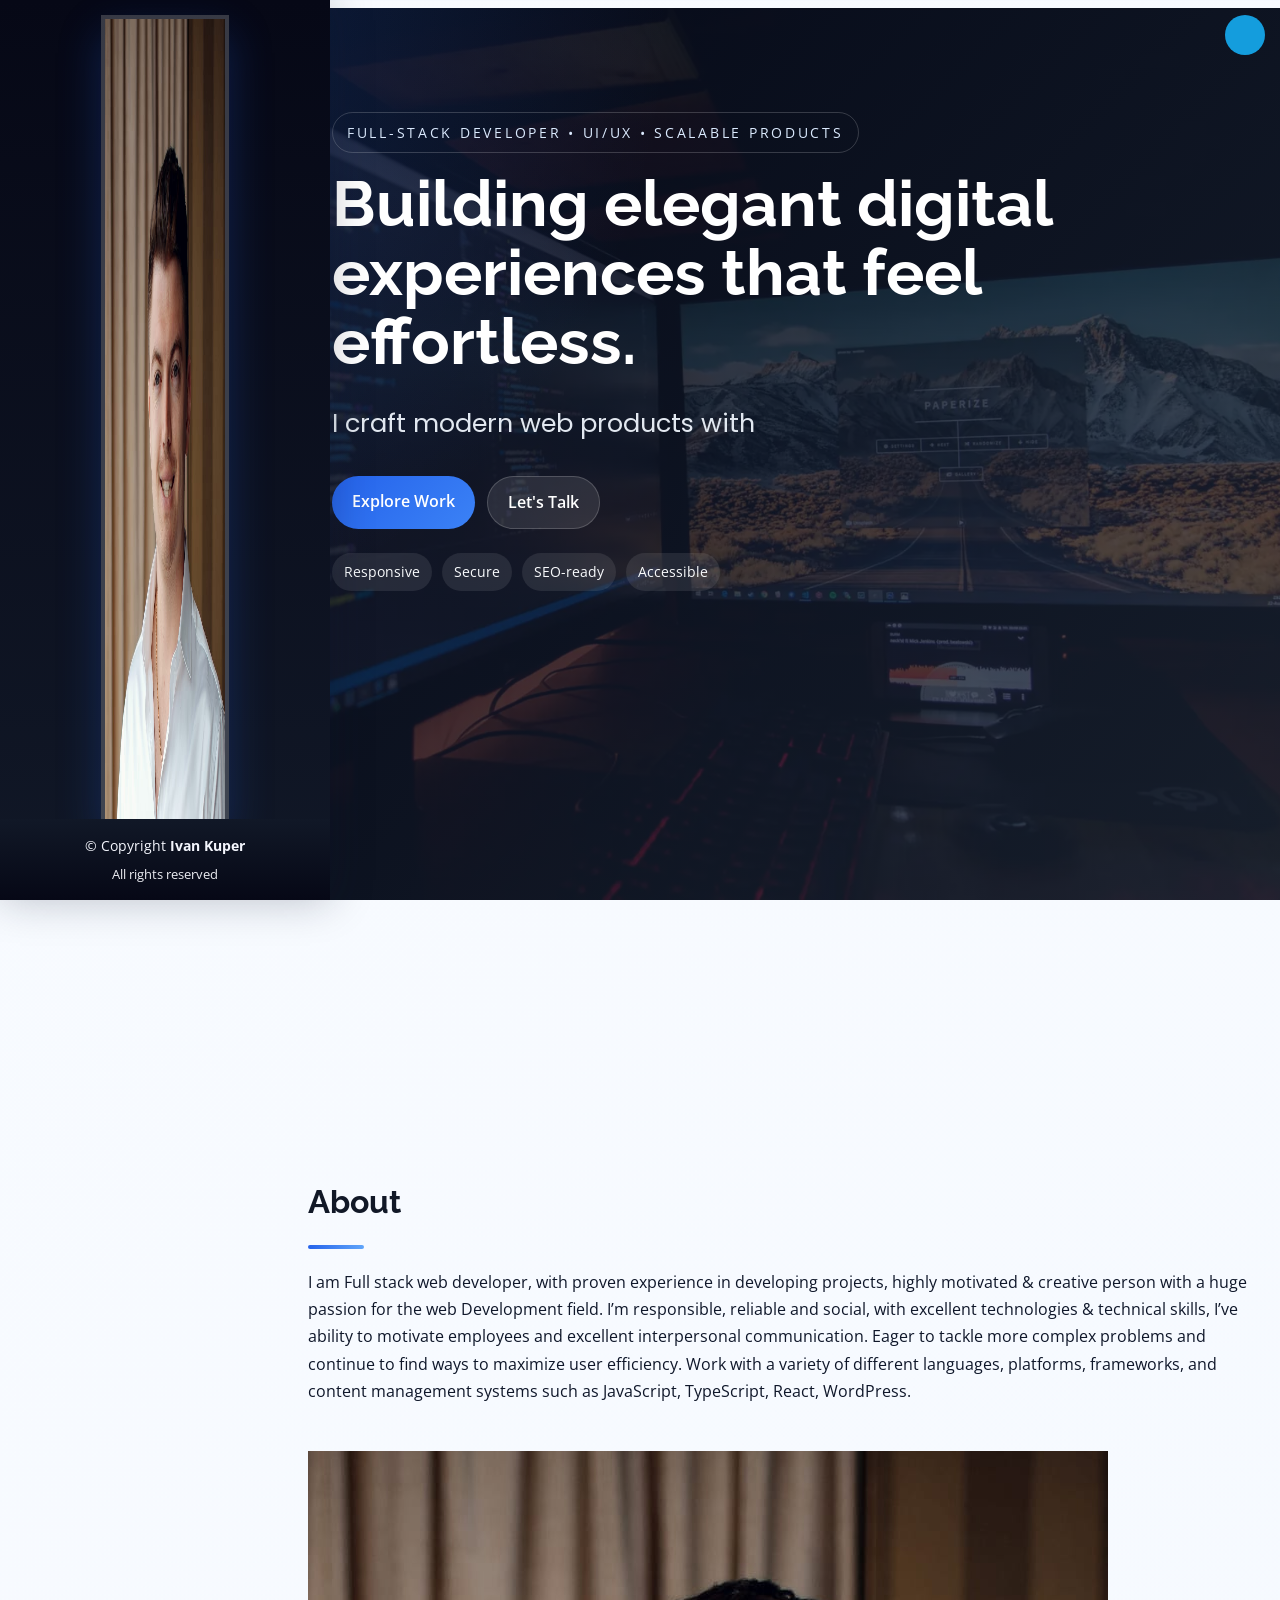
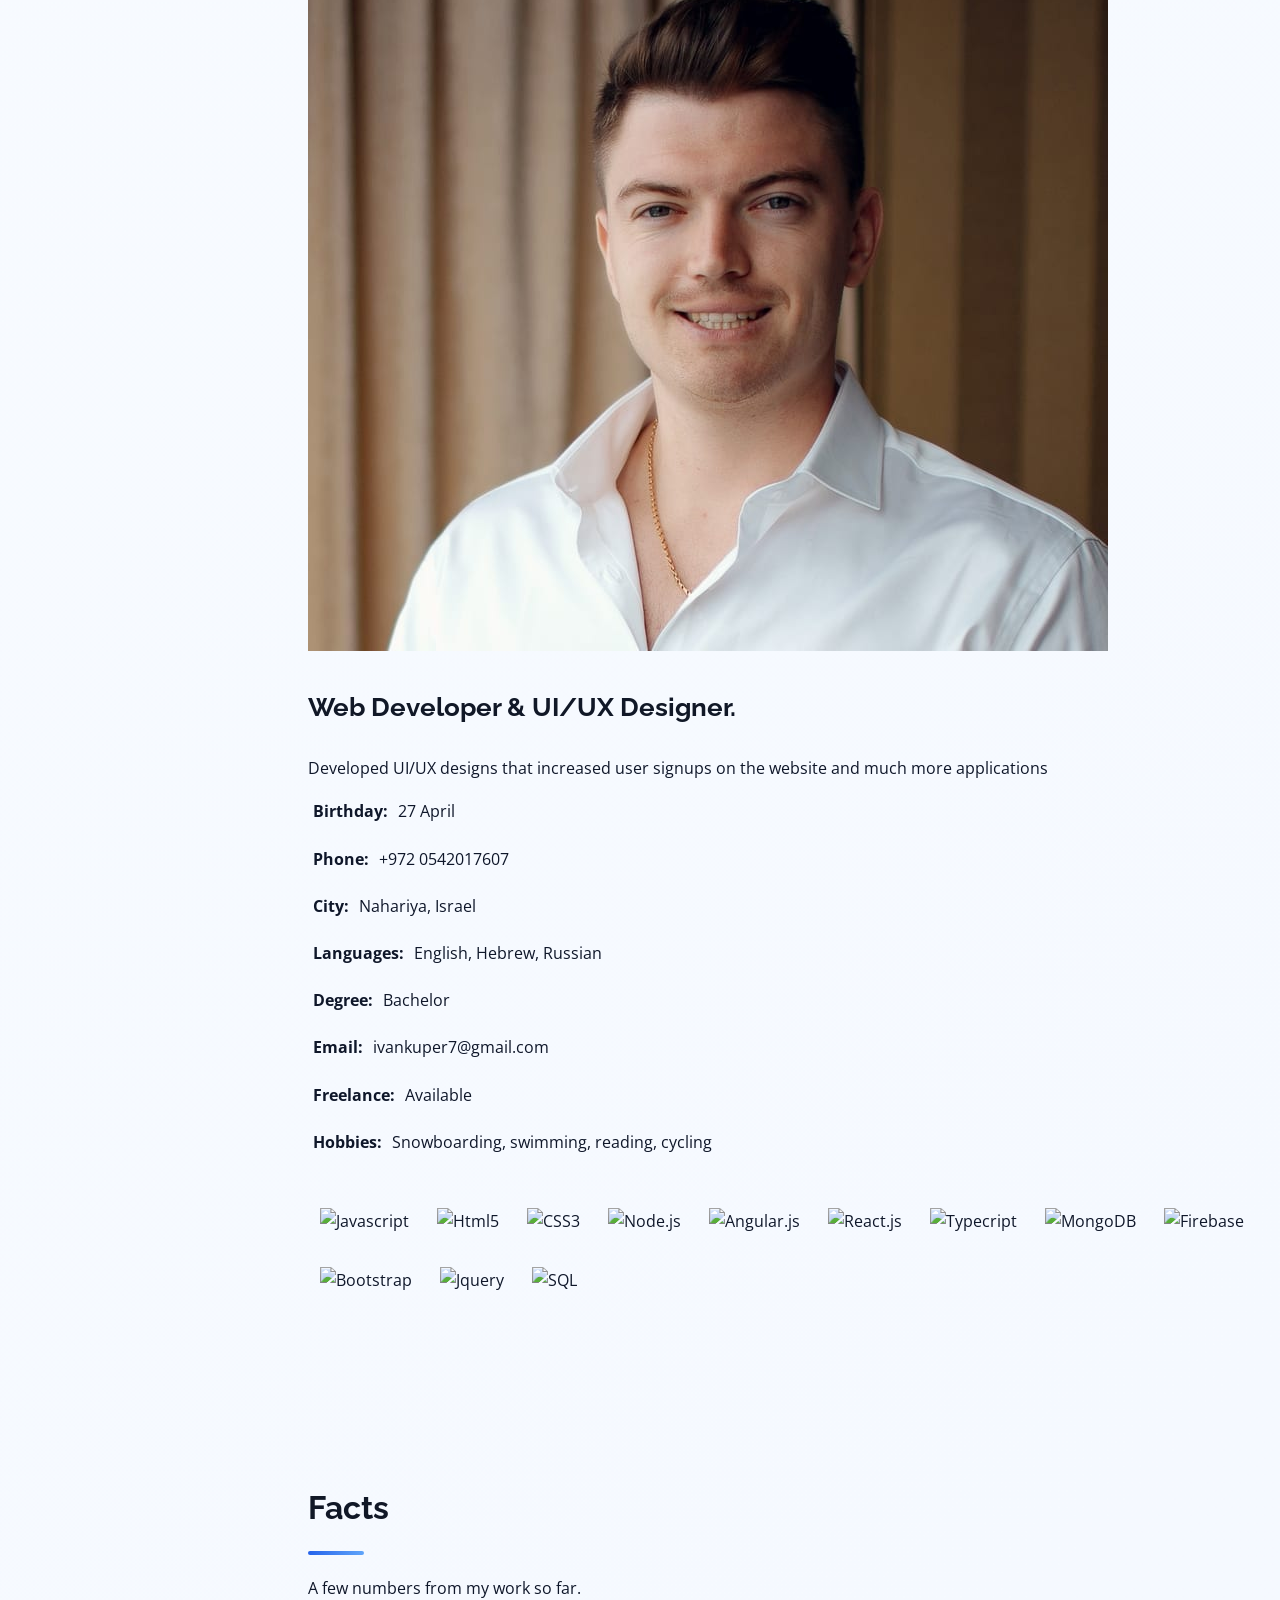
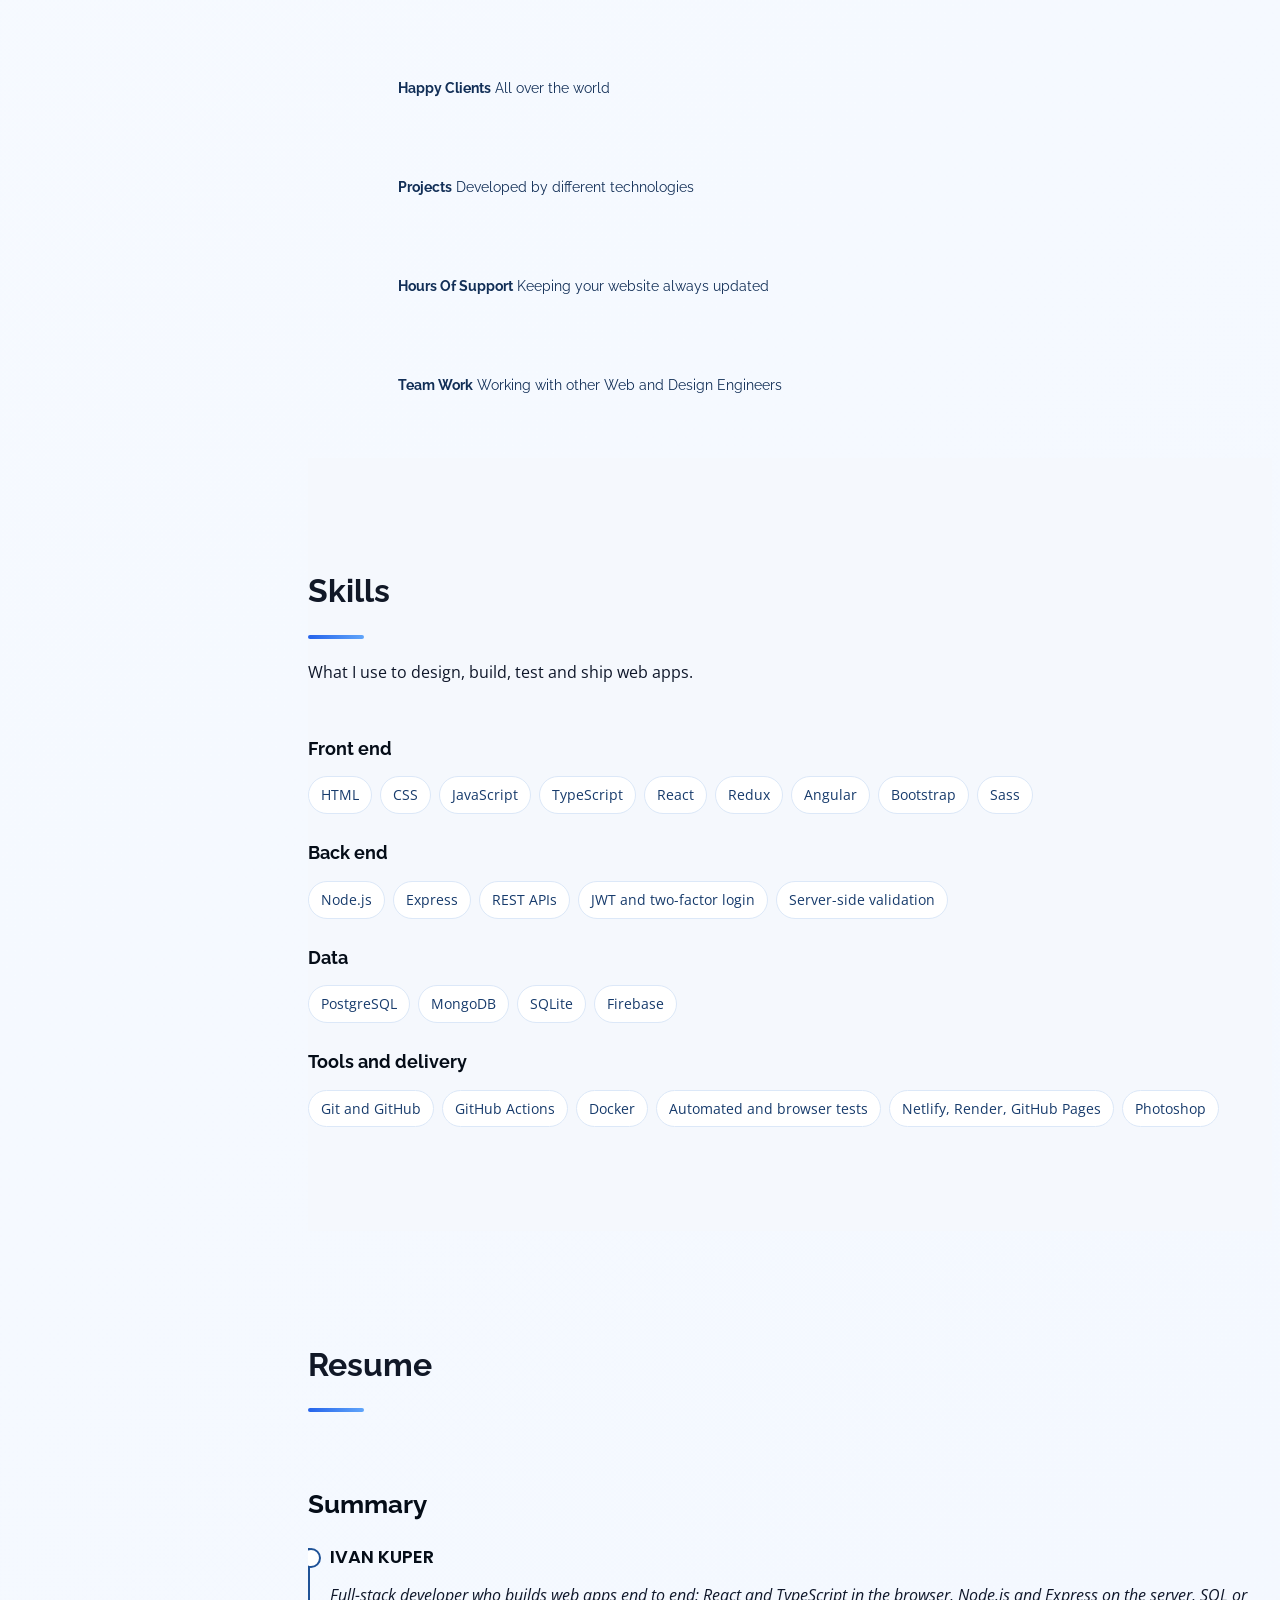
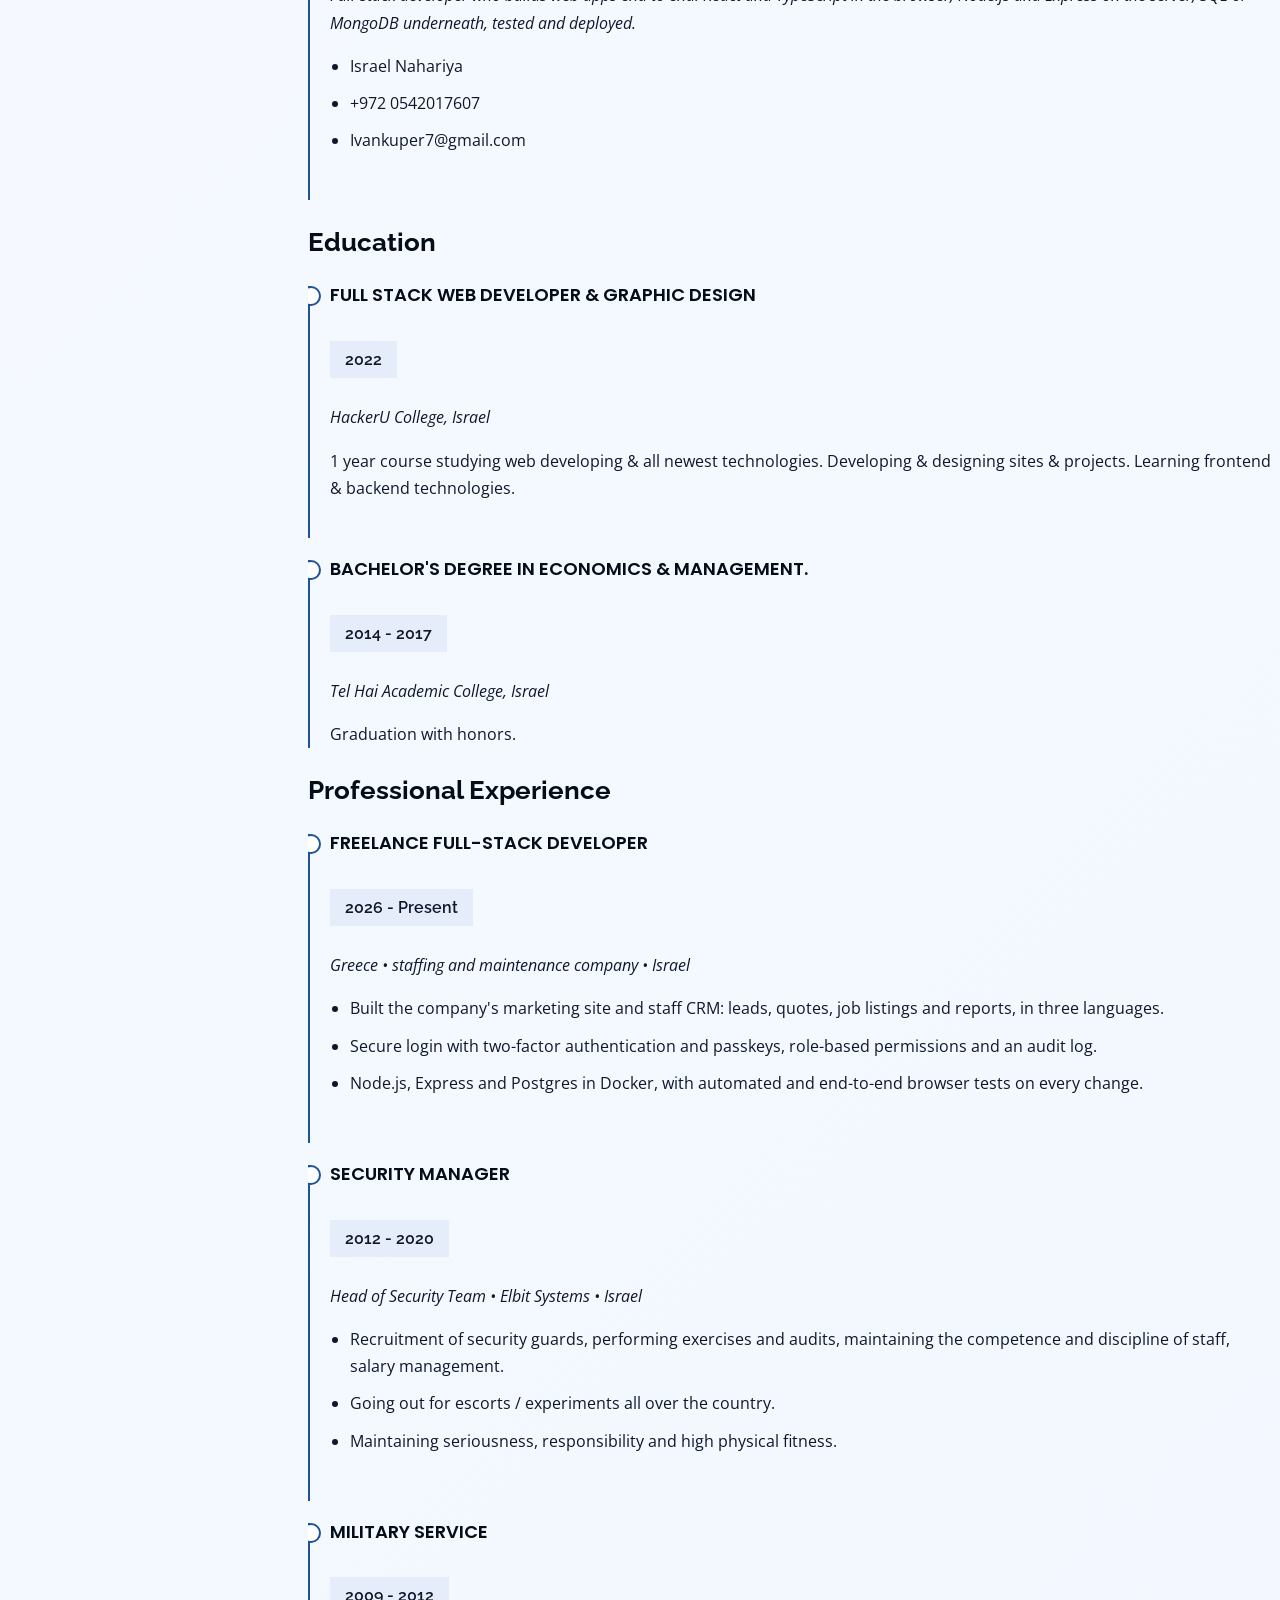
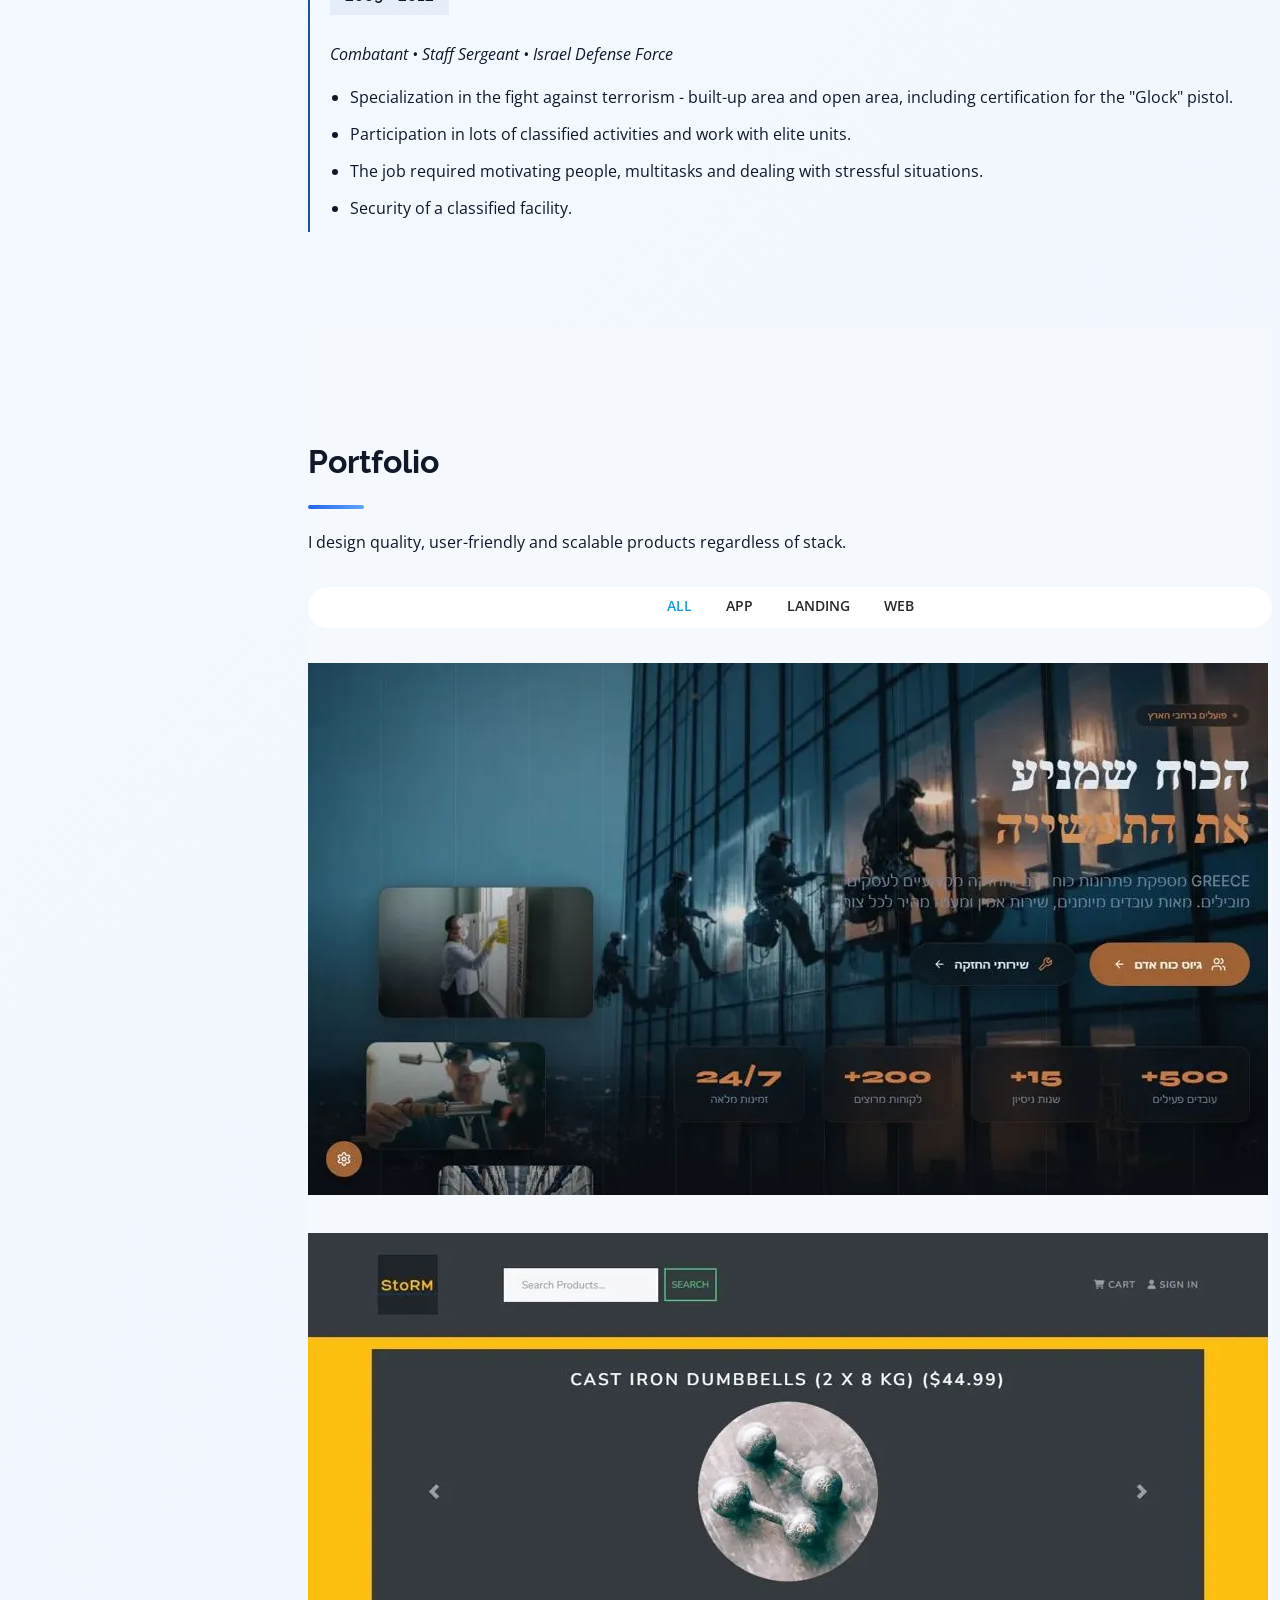
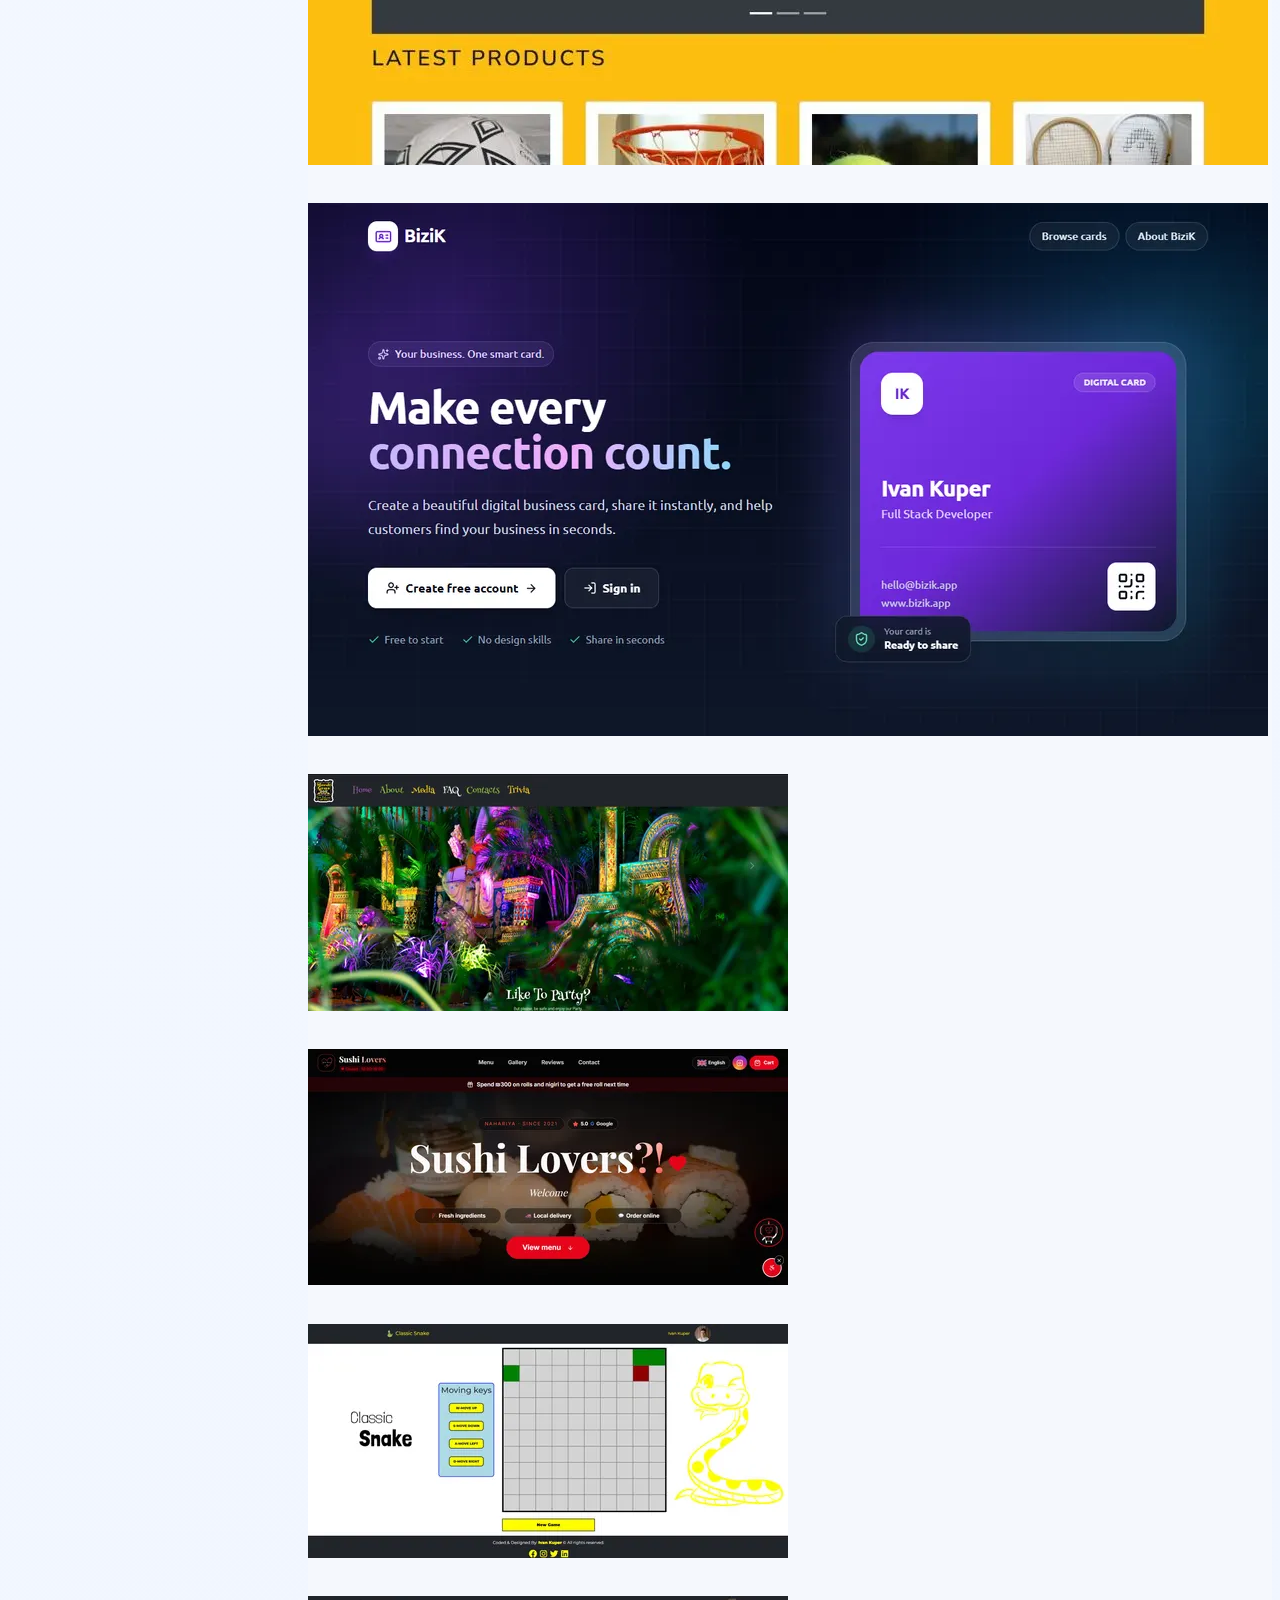
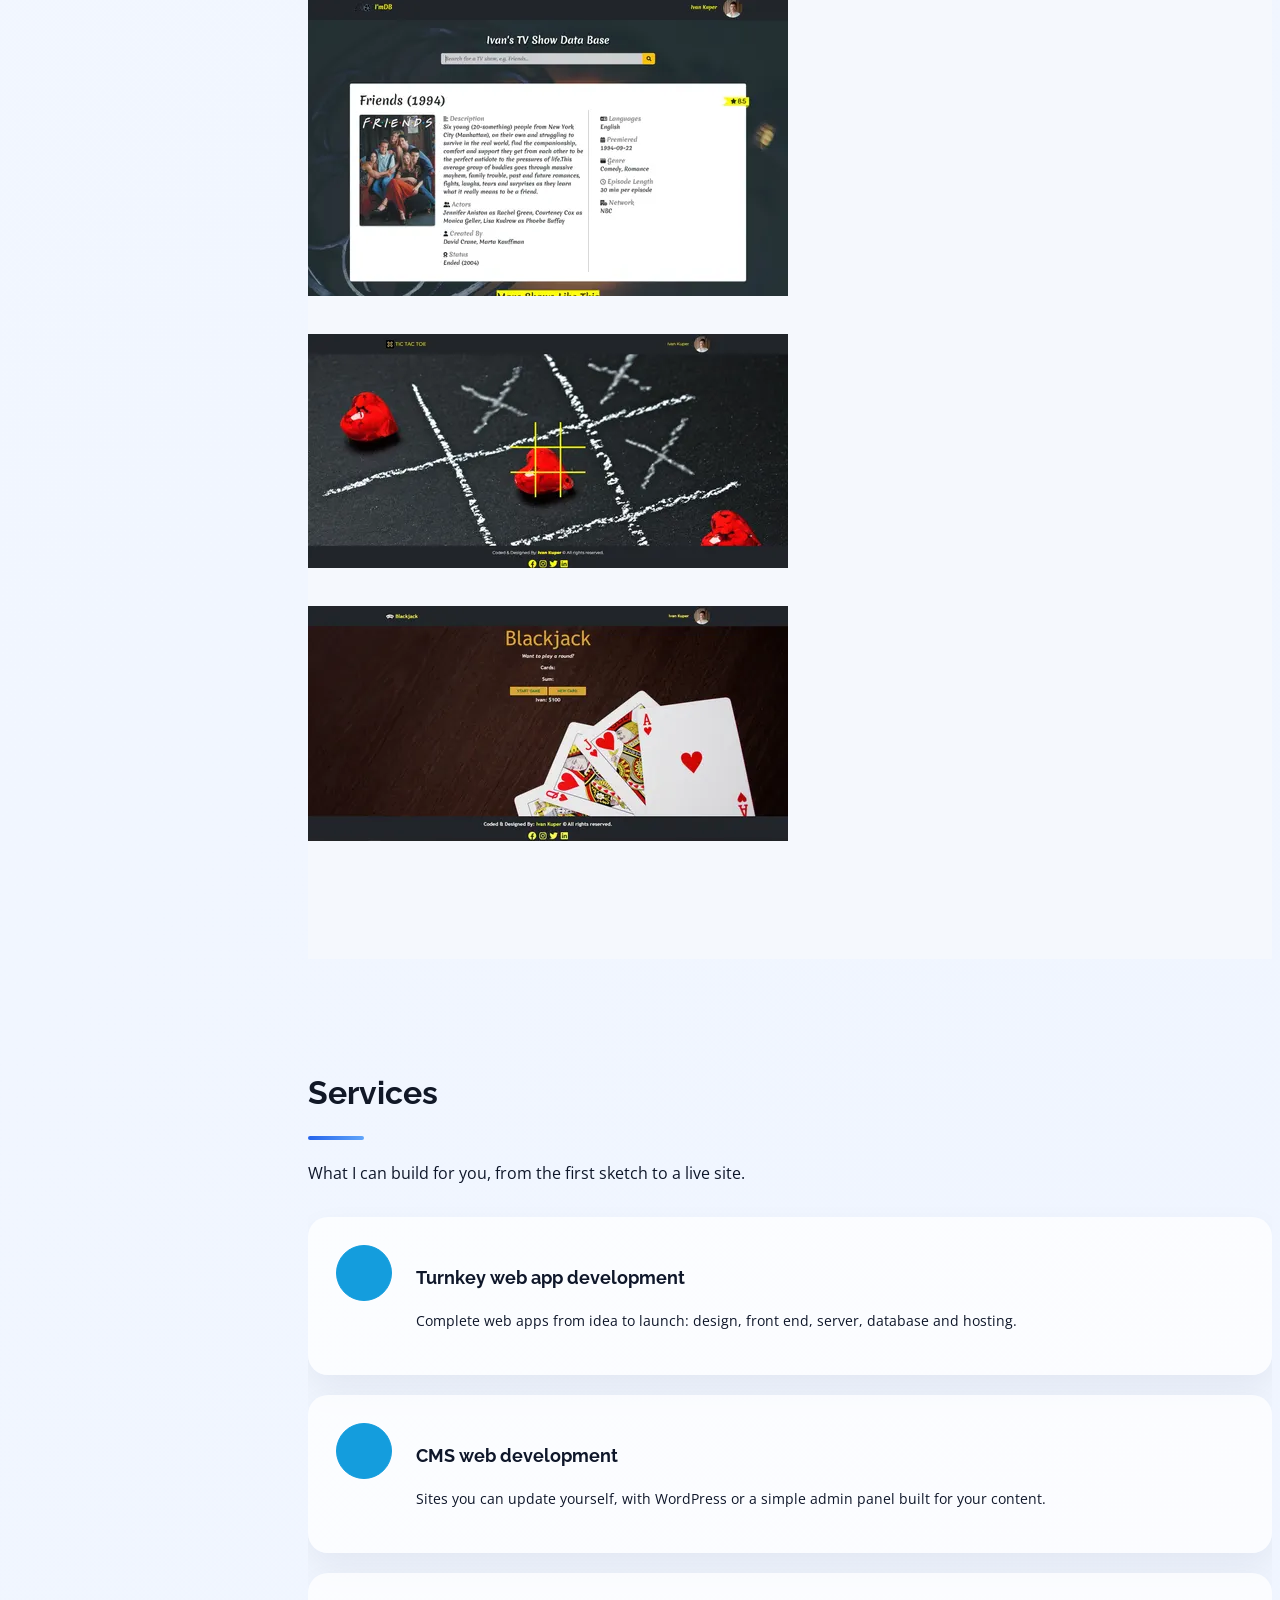
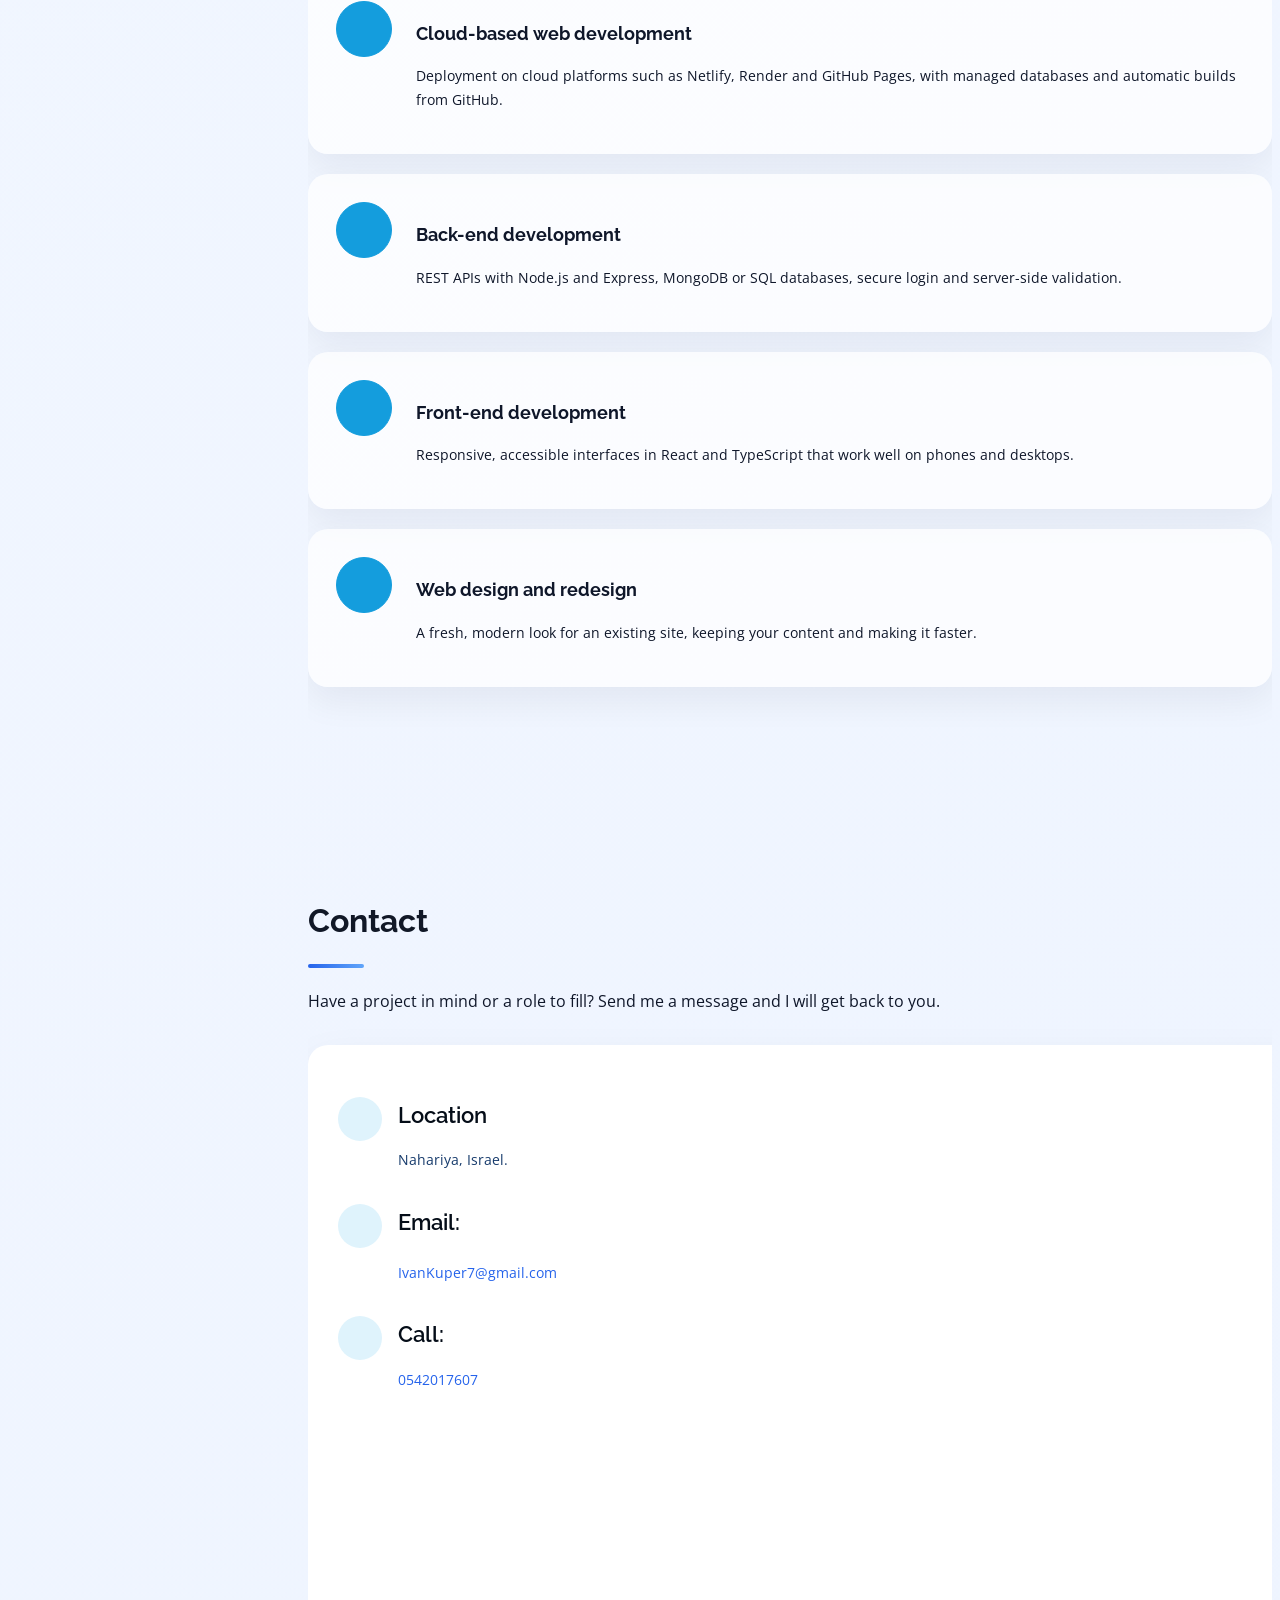
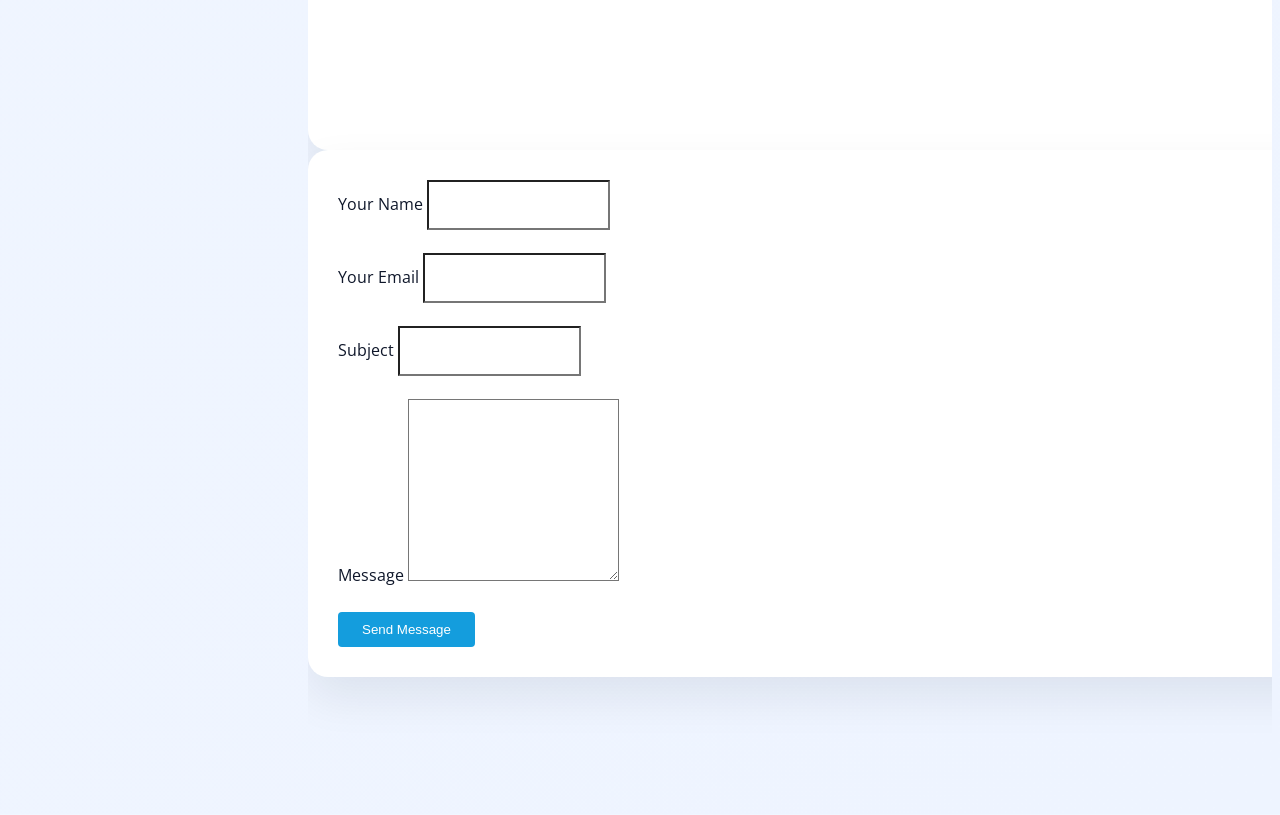
==== commit 50046833: "Classic page: Greece freelance role in experience, honest summary, grouped skills instead of percent" ====
--- a/classic.html
+++ b/classic.html
@@ -475,96 +475,53 @@
         <div class="container">
           <div class="section-title">
             <h2>Skills</h2>
-            <p>My Best Skills</p>
-          </div>
-
-          <div class="row skills-content">
-            <div class="col-lg-6" data-aos="fade-up">
-              <div class="progress">
-                <span class="skill">HTML <i class="val">100%</i></span>
-                <div class="progress-bar-wrap">
-                  <div
-                    class="progress-bar"
-                    role="progressbar"
-                    aria-label="HTML"
-                    aria-valuenow="100"
-                    aria-valuemin="0"
-                    aria-valuemax="100"
-                  ></div>
-                </div>
-              </div>
-
-              <div class="progress">
-                <span class="skill">CSS <i class="val">90%</i></span>
-                <div class="progress-bar-wrap">
-                  <div
-                    class="progress-bar"
-                    role="progressbar"
-                    aria-label="CSS"
-                    aria-valuenow="90"
-                    aria-valuemin="0"
-                    aria-valuemax="100"
-                  ></div>
-                </div>
-              </div>
-
-              <div class="progress">
-                <span class="skill">JavaScript <i class="val">75%</i></span>
-                <div class="progress-bar-wrap">
-                  <div
-                    class="progress-bar"
-                    role="progressbar"
-                    aria-label="JavaScript"
-                    aria-valuenow="75"
-                    aria-valuemin="0"
-                    aria-valuemax="100"
-                  ></div>
-                </div>
-              </div>
-            </div>
-
-            <div class="col-lg-6" data-aos="fade-up" data-aos-delay="100">
-              <div class="progress">
-                <span class="skill">React <i class="val">80%</i></span>
-                <div class="progress-bar-wrap">
-                  <div
-                    class="progress-bar"
-                    role="progressbar"
-                    aria-label="React"
-                    aria-valuenow="80"
-                    aria-valuemin="0"
-                    aria-valuemax="100"
-                  ></div>
-                </div>
-              </div>
-
-              <div class="progress">
-                <span class="skill">Angular <i class="val">90%</i></span>
-                <div class="progress-bar-wrap">
-                  <div
-                    class="progress-bar"
-                    role="progressbar"
-                    aria-label="Angular"
-                    aria-valuenow="90"
-                    aria-valuemin="0"
-                    aria-valuemax="100"
-                  ></div>
-                </div>
-              </div>
-
-              <div class="progress">
-                <span class="skill">Photoshop <i class="val">75%</i></span>
-                <div class="progress-bar-wrap">
-                  <div
-                    class="progress-bar"
-                    role="progressbar"
-                    aria-label="Photoshop"
-                    aria-valuenow="75"
-                    aria-valuemin="0"
-                    aria-valuemax="100"
-                  ></div>
-                </div>
-              </div>
+            <p>What I use to design, build, test and ship web apps.</p>
+          </div>
+
+          <div class="row">
+            <div class="col-md-6 col-lg-3 skill-group" data-aos="fade-up" data-aos-delay="0">
+              <h3>Front end</h3>
+              <ul>
+                <li>HTML</li>
+                <li>CSS</li>
+                <li>JavaScript</li>
+                <li>TypeScript</li>
+                <li>React</li>
+                <li>Redux</li>
+                <li>Angular</li>
+                <li>Bootstrap</li>
+                <li>Sass</li>
+              </ul>
+            </div>
+            <div class="col-md-6 col-lg-3 skill-group" data-aos="fade-up" data-aos-delay="100">
+              <h3>Back end</h3>
+              <ul>
+                <li>Node.js</li>
+                <li>Express</li>
+                <li>REST APIs</li>
+                <li>JWT and two-factor login</li>
+                <li>Server-side validation</li>
+              </ul>
+            </div>
+            <div class="col-md-6 col-lg-3 skill-group" data-aos="fade-up" data-aos-delay="200">
+              <h3>Data</h3>
+              <ul>
+                <li>PostgreSQL</li>
+                <li>MongoDB</li>
+                <li>SQLite</li>
+                <li>Firebase</li>
+              </ul>
+            </div>
+            <div class="col-md-6 col-lg-3 skill-group" data-aos="fade-up" data-aos-delay="300">
+              <h3>Tools and delivery</h3>
+              <ul>
+                <li>Git and GitHub</li>
+                <li>GitHub Actions</li>
+                <li>Docker</li>
+                <li>Automated and browser tests</li>
+                <li>Netlify, Render, GitHub Pages</li>
+                <li>Photoshop</li>
+              </ul>
             </div>
           </div>
         </div>
@@ -585,10 +542,9 @@
                 <h4>Ivan Kuper</h4>
                 <p>
                   <em>
-                    Frontend developer and Javascript engineer with over 5+
-                    years of experience, Delivering engaging and visually
-                    compelling applications with user-friendly interactions that
-                    drive business growth and improve UX.
+                    Full-stack developer who builds web apps end to end: React
+                    and TypeScript in the browser, Node.js and Express on the
+                    server, SQL or MongoDB underneath, tested and deployed.
                   </em>
                 </p>
                 <ul>
@@ -618,6 +574,27 @@
             </div>
             <div class="col-lg-6" data-aos="fade-up" data-aos-delay="100">
               <h3 class="resume-title">Professional Experience</h3>
+              <div class="resume-item">
+                <h4>Freelance Full-Stack Developer</h4>
+                <h5>2026 - Present</h5>
+                <p>
+                  <em>Greece • staffing and maintenance company • Israel</em>
+                </p>
+                <ul>
+                  <li>
+                    Built the company's marketing site and staff CRM: leads,
+                    quotes, job listings and reports, in three languages.
+                  </li>
+                  <li>
+                    Secure login with two-factor authentication and passkeys,
+                    role-based permissions and an audit log.
+                  </li>
+                  <li>
+                    Node.js, Express and Postgres in Docker, with automated and
+                    end-to-end browser tests on every change.
+                  </li>
+                </ul>
+              </div>
               <div class="resume-item">
                 <h4>Security Manager</h4>
                 <h5>2012 - 2020</h5>
@@ -1148,7 +1125,6 @@
     <script defer src="assets/vendor/bootstrap/js/bootstrap.bundle.min.js"></script>
     <script defer src="assets/vendor/isotope-layout/isotope.pkgd.min.js"></script>
     <script defer src="assets/vendor/typed.js/typed.min.js"></script>
-    <script defer src="assets/vendor/waypoints/noframework.waypoints.js"></script>
     <script>
       // No backend: open the visitor's mail app with the message filled in.
       document
--- a/assets/css/style.css
+++ b/assets/css/style.css
@@ -533,38 +533,33 @@
 /*--------------------------------------------------------------
 # Akills
 --------------------------------------------------------------*/
-.skills .progress {
-  height: 60px;
-  display: block;
-  background: none;
-  border-radius: 0;
-}
-
-.skills .progress .skill {
+.skills .skill-group {
+  margin-bottom: 24px;
+}
+
+.skills .skill-group h3 {
+  font-size: 18px;
+  font-weight: 700;
+  margin-bottom: 12px;
+  color: #050d18;
+}
+
+.skills .skill-group ul {
+  display: flex;
+  flex-wrap: wrap;
+  gap: 8px;
+  list-style: none;
   padding: 0;
-  margin: 0 0 6px 0;
-  text-transform: uppercase;
-  display: block;
-  font-weight: 600;
-  font-family: "Poppins", sans-serif;
-  color: #050d18;
-}
-
-.skills .progress .skill .val {
-  float: right;
-  font-style: normal;
-}
-
-.skills .progress-bar-wrap {
-  background: #dce8f8;
-  height: 10px;
-}
-
-.skills .progress-bar {
-  width: 1px;
-  height: 10px;
-  transition: 0.9s;
-  background-color: #149ddd;
+  margin: 0;
+}
+
+.skills .skill-group li {
+  padding: 6px 12px;
+  border-radius: 999px;
+  background: #fff;
+  border: 1px solid #dce8f8;
+  font-size: 14px;
+  color: #173b6c;
 }
 
 /*--------------------------------------------------------------
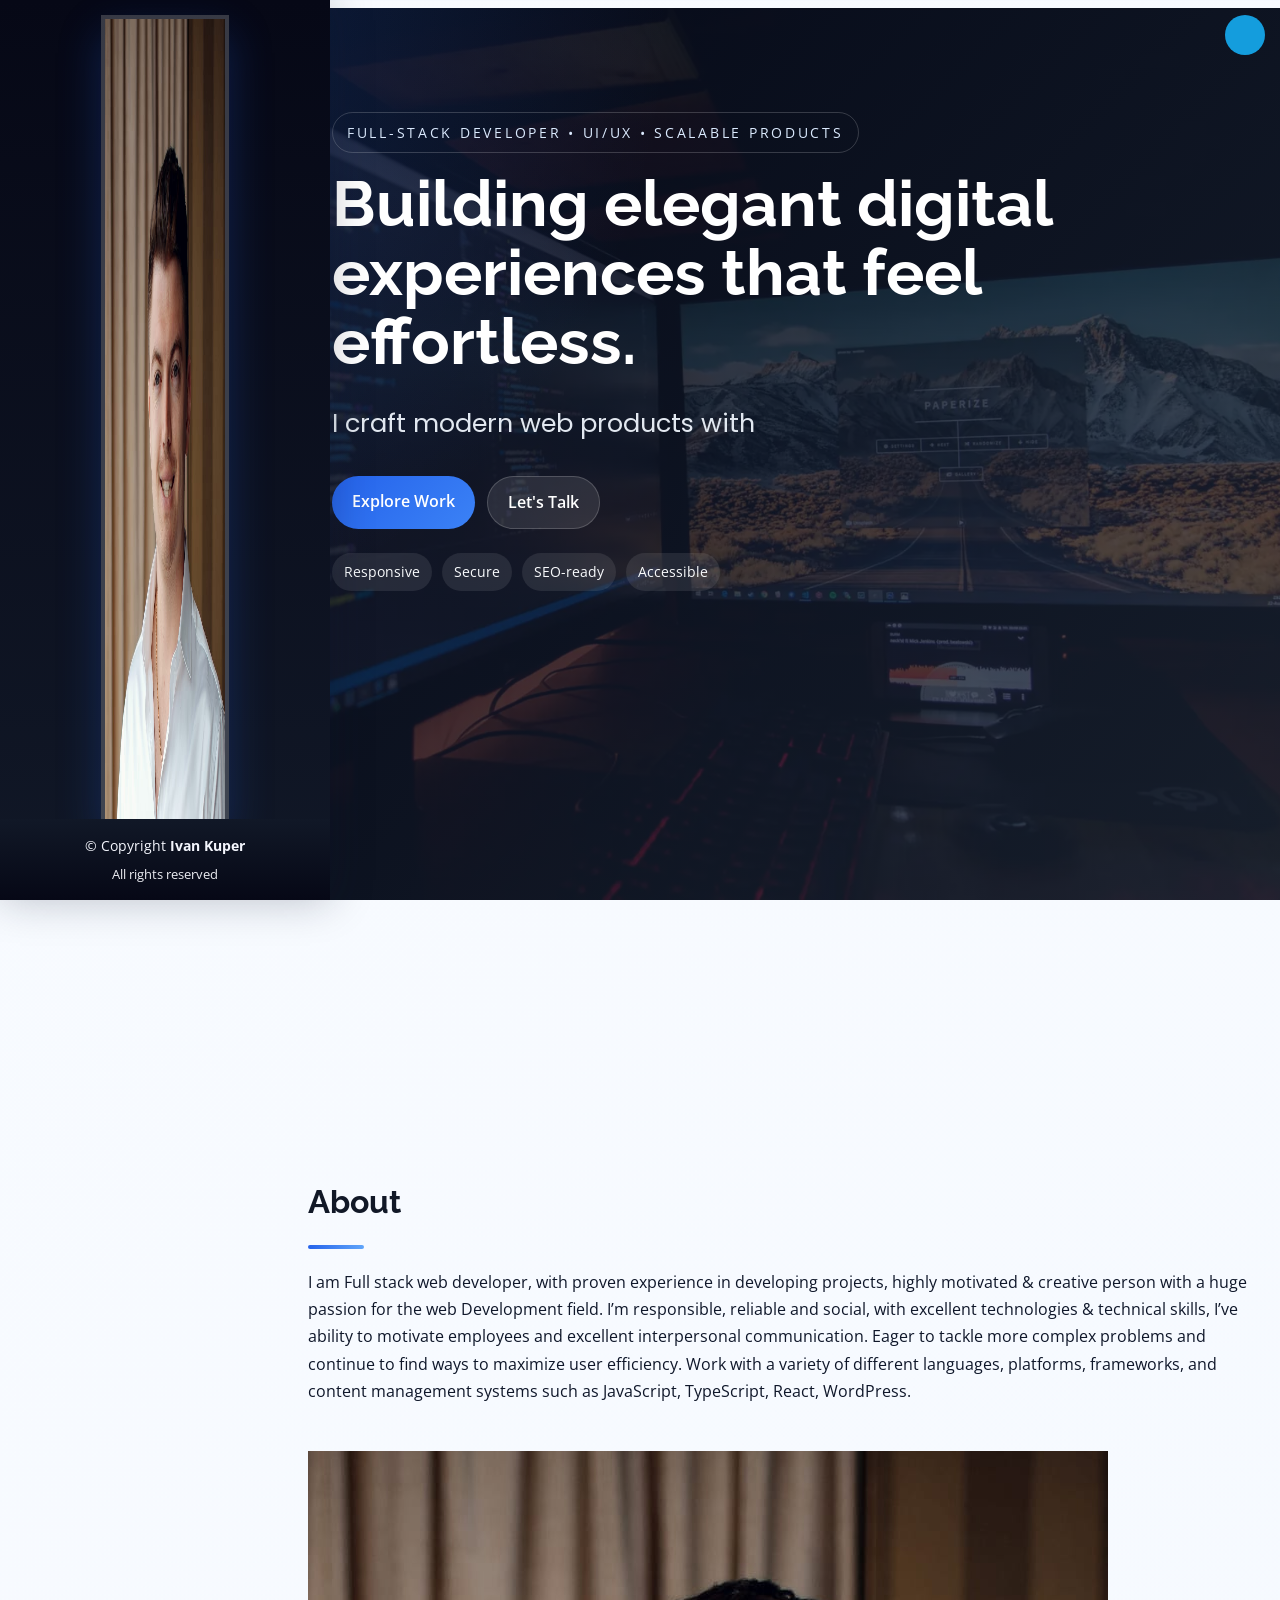
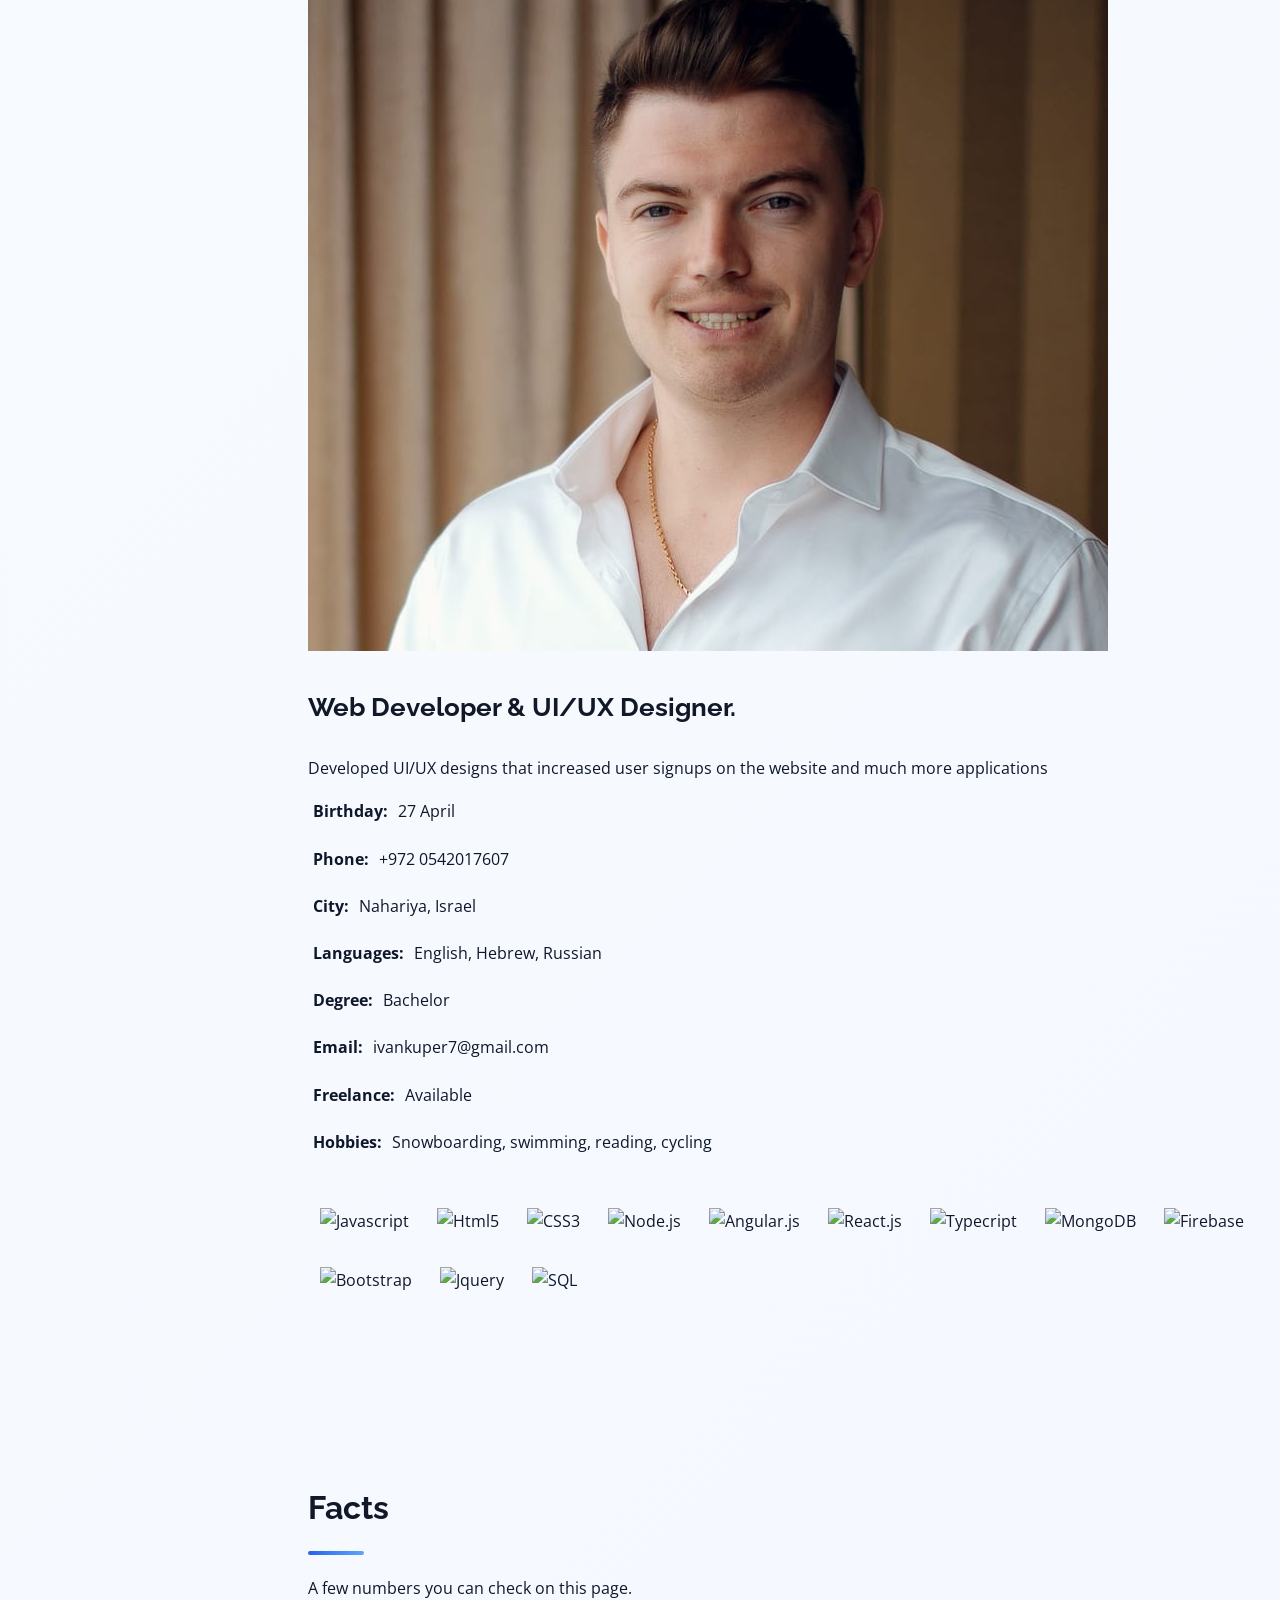
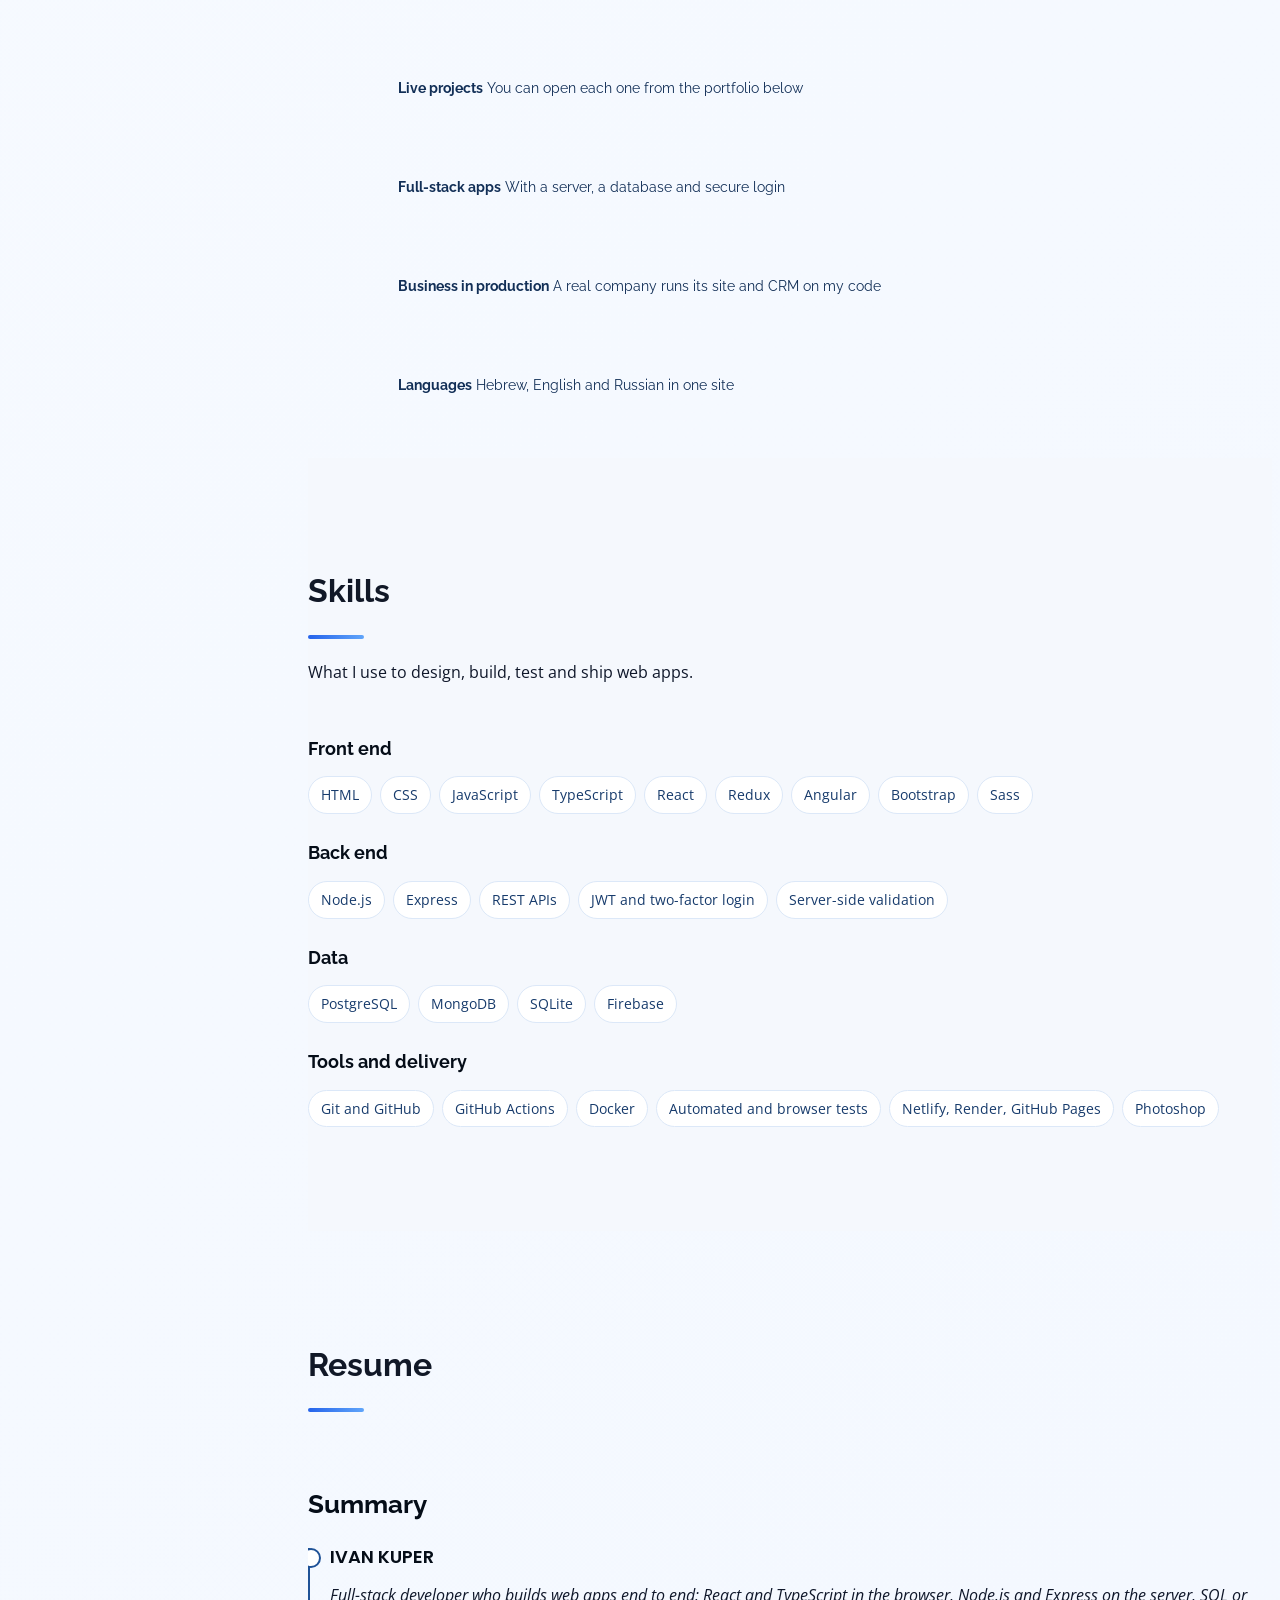
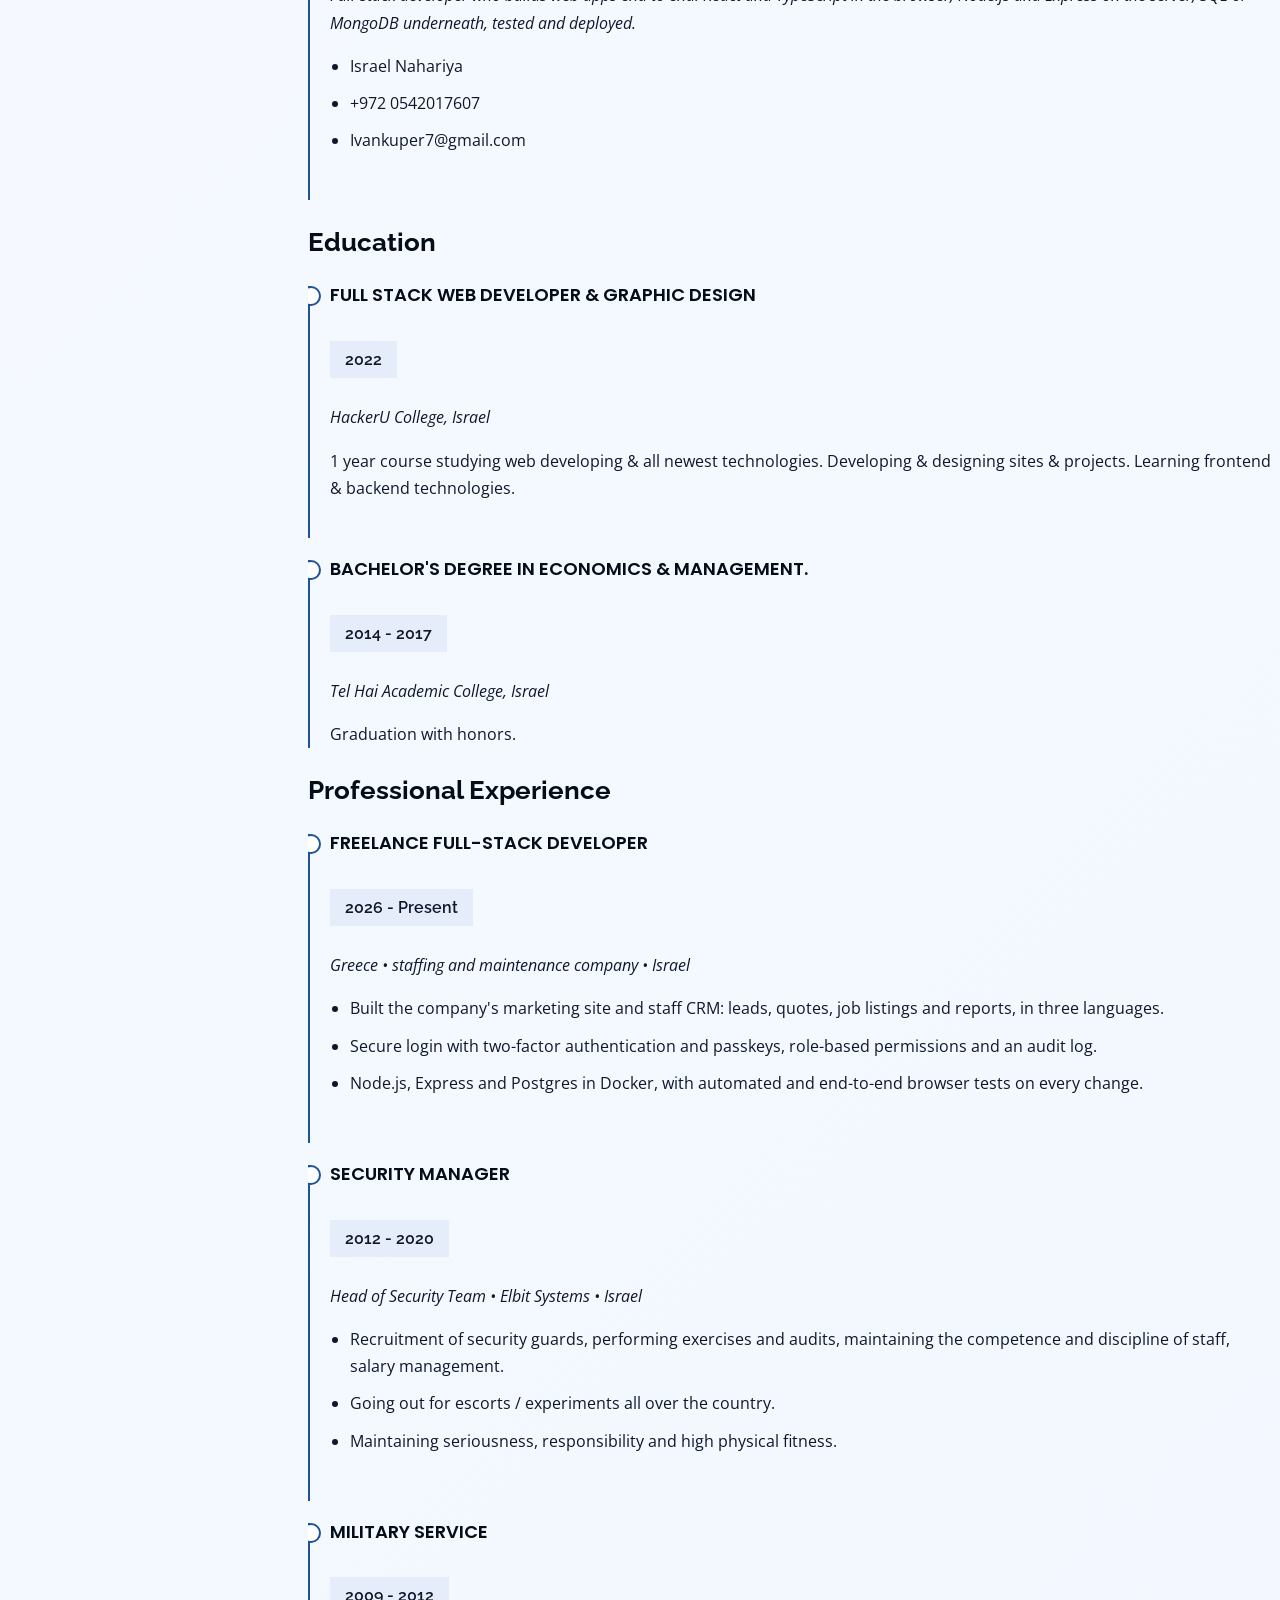
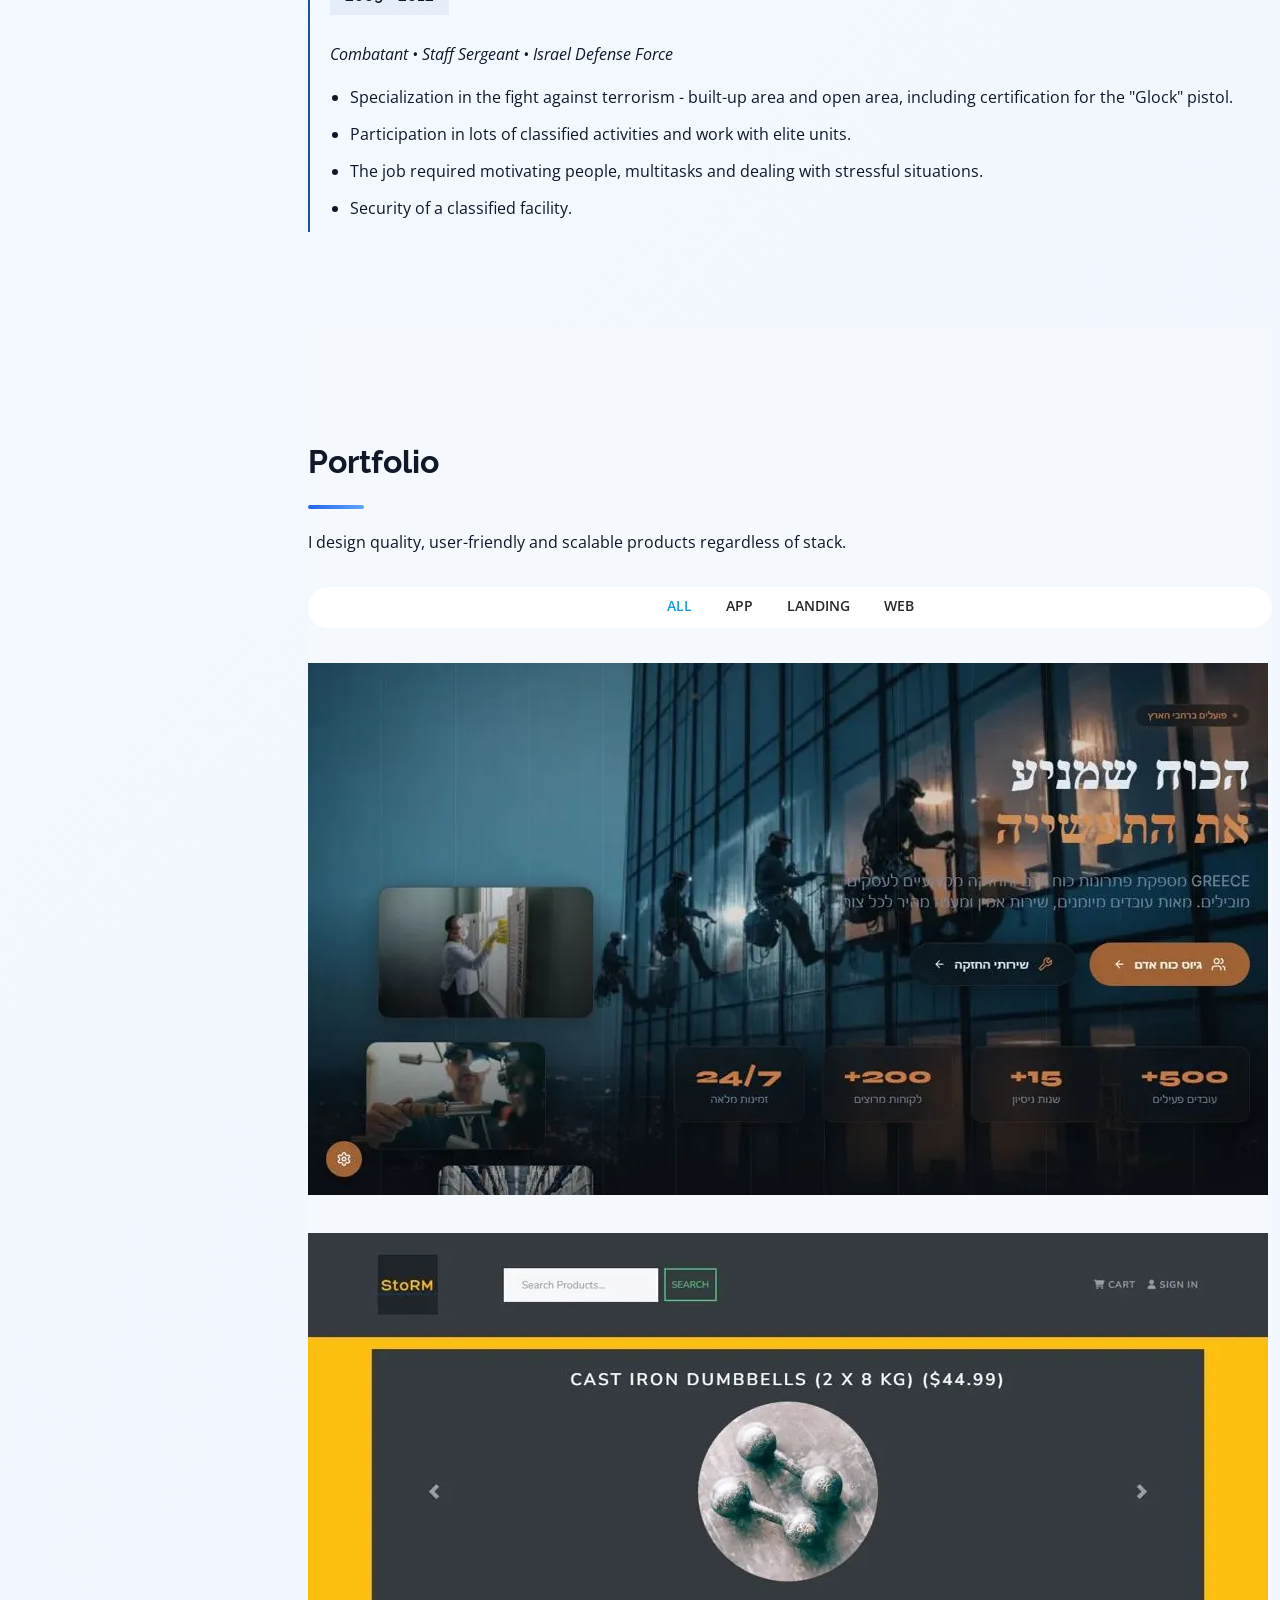
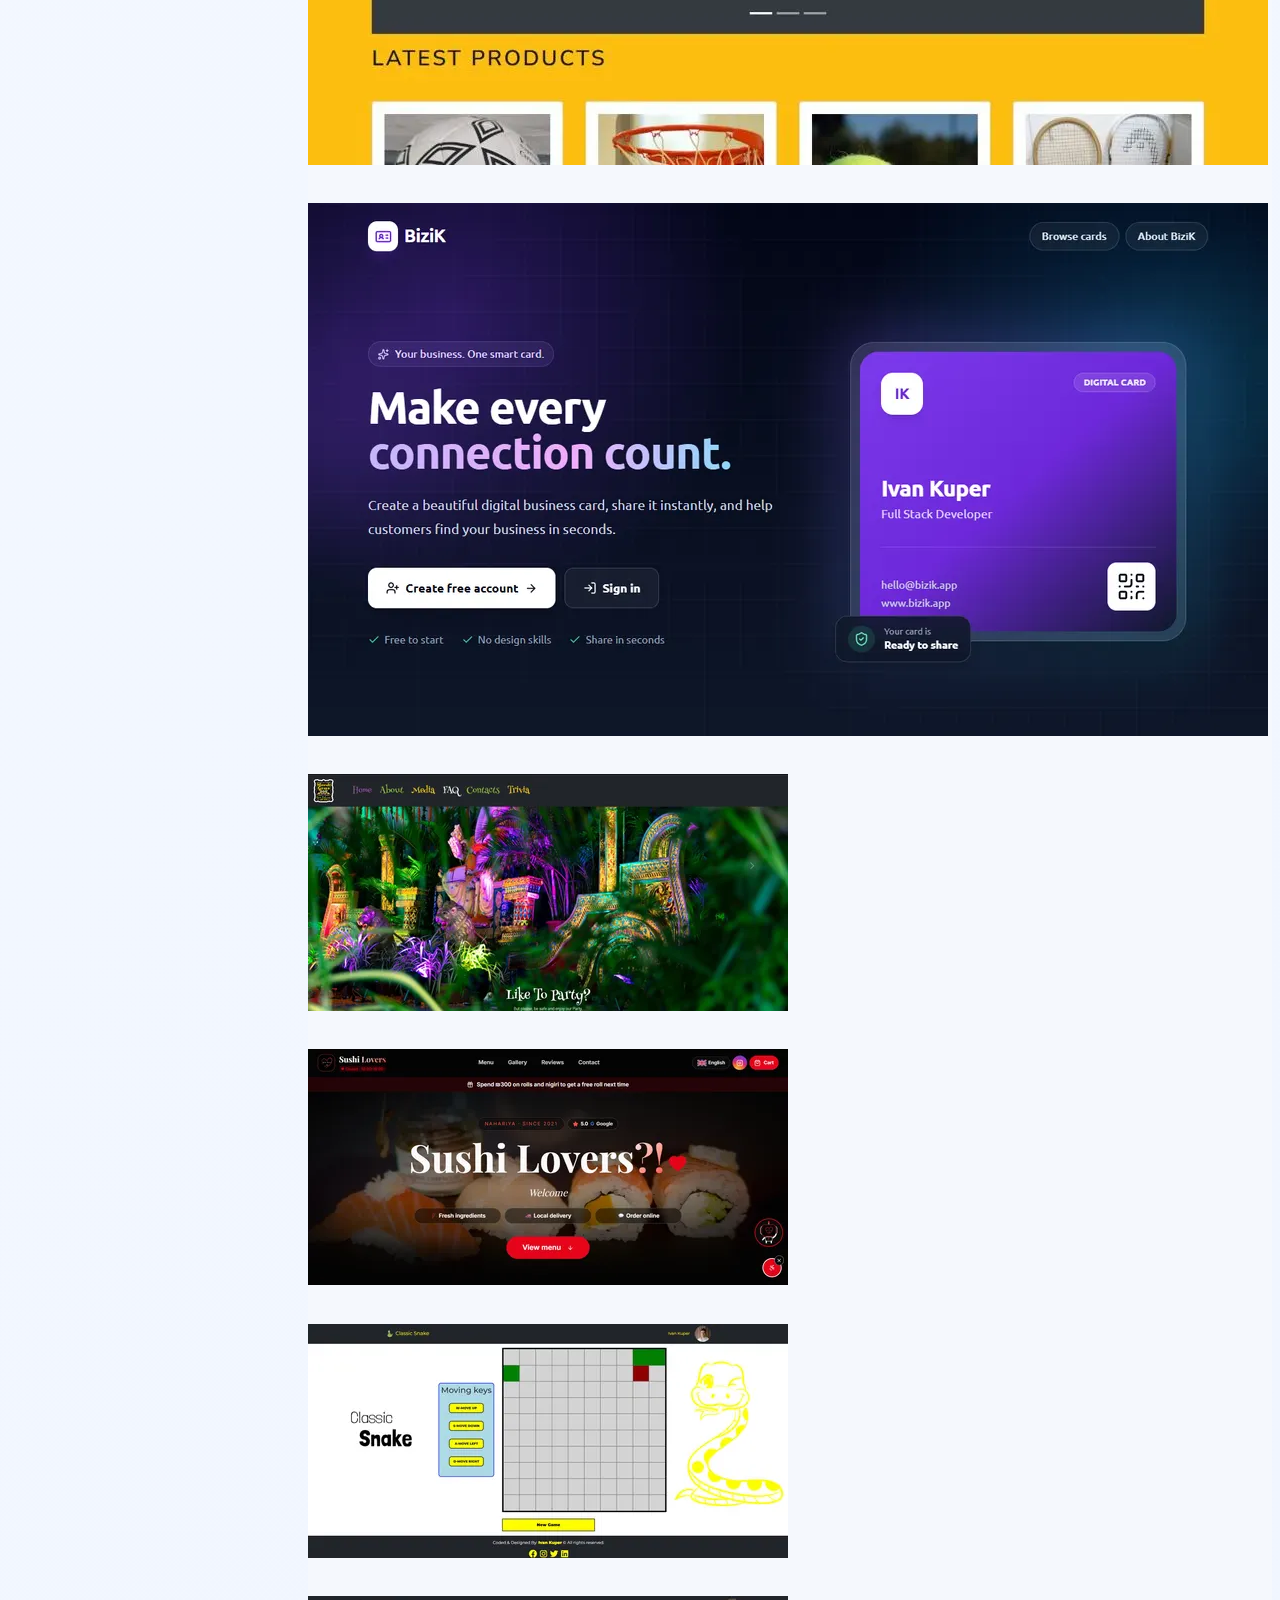
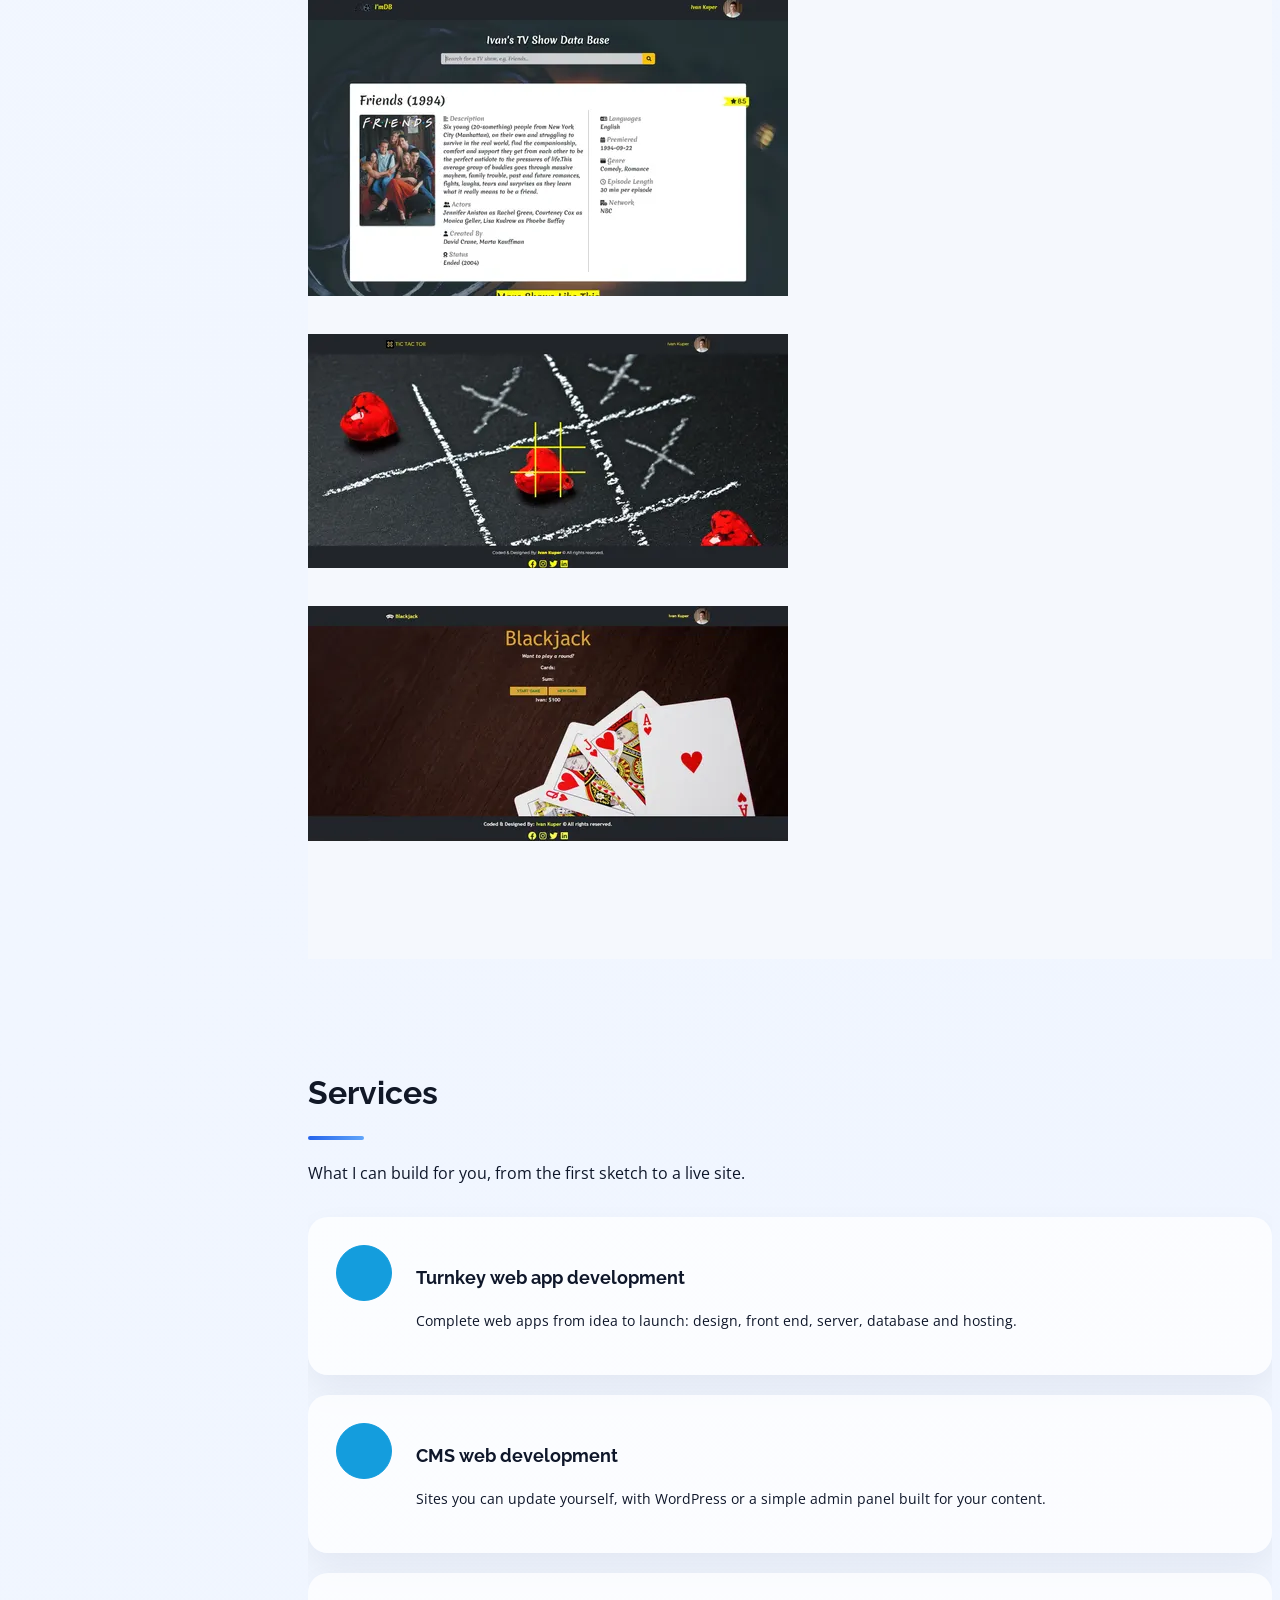
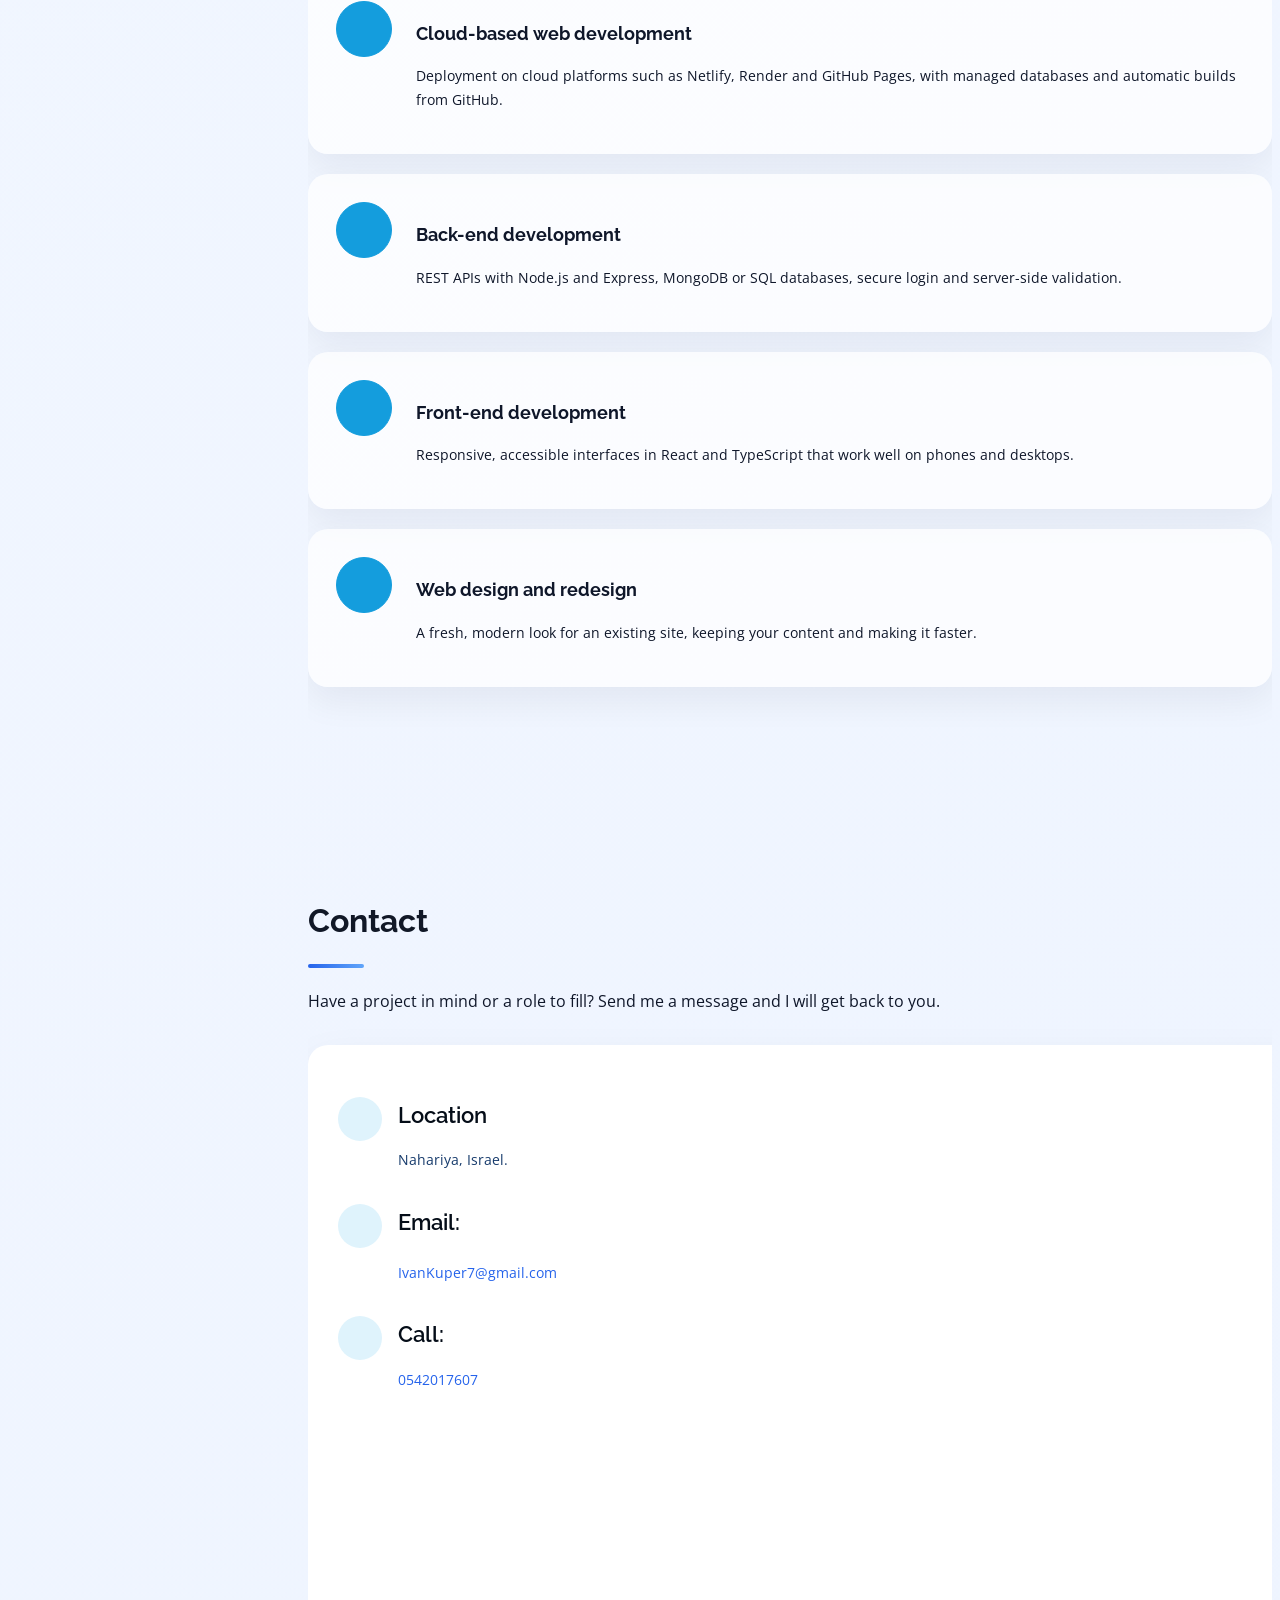
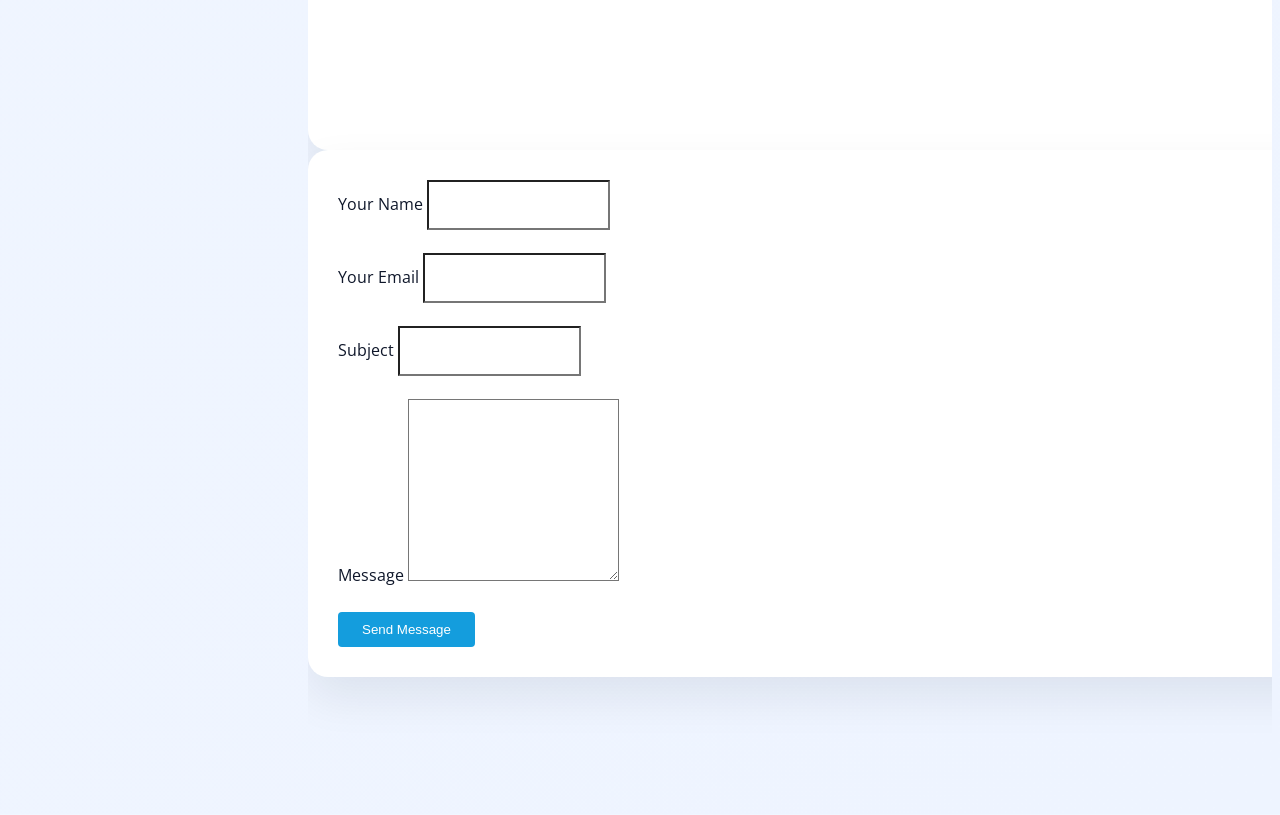
==== commit 3d70f20f: "Classic page: numbers a visitor can check (live projects, full-stack apps, business in production, l" ====
--- a/classic.html
+++ b/classic.html
@@ -386,7 +386,7 @@
           <div class="section-title">
             <h2>Facts</h2>
             <p>
-              A few numbers from my work so far.
+              A few numbers you can check on this page.
             </p>
           </div>
 
@@ -396,14 +396,14 @@
               data-aos="fade-up"
             >
               <div class="count-box">
-                <i class="bi bi-emoji-smile"></i>
+                <i class="bi bi-globe"></i>
                 <span
                   data-purecounter-start="0"
-                  data-purecounter-end="15"
+                  data-purecounter-end="9"
                   data-purecounter-duration="1"
                   class="purecounter"
                 ></span>
-                <p><strong>Happy Clients</strong> All over the world</p>
+                <p><strong>Live projects</strong> You can open each one from the portfolio below</p>
               </div>
             </div>
 
@@ -413,15 +413,15 @@
               data-aos-delay="100"
             >
               <div class="count-box">
-                <i class="bi bi-journal-richtext"></i>
+                <i class="bi bi-hdd-stack"></i>
                 <span
                   data-purecounter-start="0"
-                  data-purecounter-end="10"
+                  data-purecounter-end="3"
                   data-purecounter-duration="1"
                   class="purecounter"
                 ></span>
                 <p>
-                  <strong>Projects</strong> Developed by different technologies
+                  <strong>Full-stack apps</strong> With a server, a database and secure login
                 </p>
               </div>
             </div>
@@ -432,16 +432,15 @@
               data-aos-delay="200"
             >
               <div class="count-box">
-                <i class="bi bi-headset"></i>
+                <i class="bi bi-briefcase"></i>
                 <span
                   data-purecounter-start="0"
-                  data-purecounter-end="360"
+                  data-purecounter-end="1"
                   data-purecounter-duration="1"
                   class="purecounter"
                 ></span>
                 <p>
-                  <strong>Hours Of Support</strong> Keeping your website always
-                  updated
+                  <strong>Business in production</strong> A real company runs its site and CRM on my code
                 </p>
               </div>
             </div>
@@ -452,16 +451,15 @@
               data-aos-delay="300"
             >
               <div class="count-box">
-                <i class="bi bi-people"></i>
+                <i class="bi bi-translate"></i>
                 <span
                   data-purecounter-start="0"
-                  data-purecounter-end="4"
+                  data-purecounter-end="3"
                   data-purecounter-duration="1"
                   class="purecounter"
                 ></span>
                 <p>
-                  <strong>Team Work</strong> Working with other Web and Design
-                  Engineers
+                  <strong>Languages</strong> Hebrew, English and Russian in one site
                 </p>
               </div>
             </div>
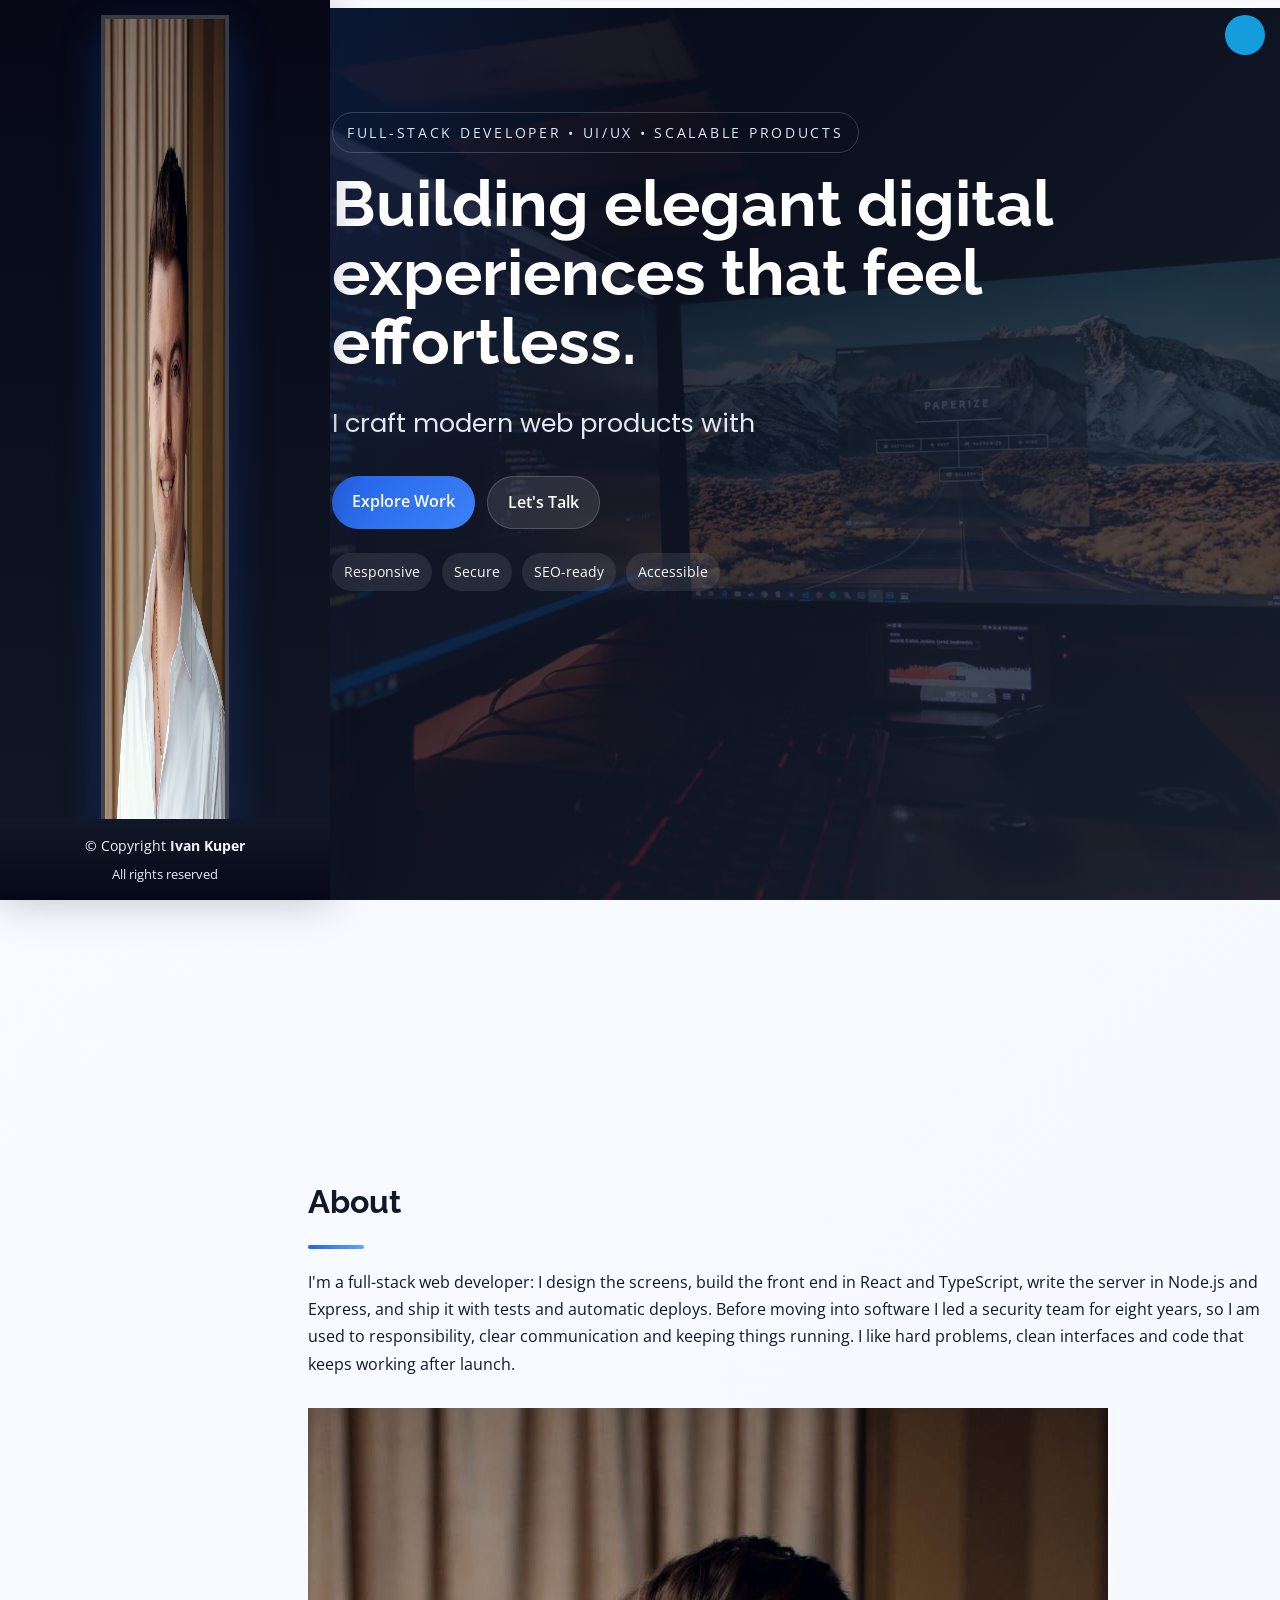
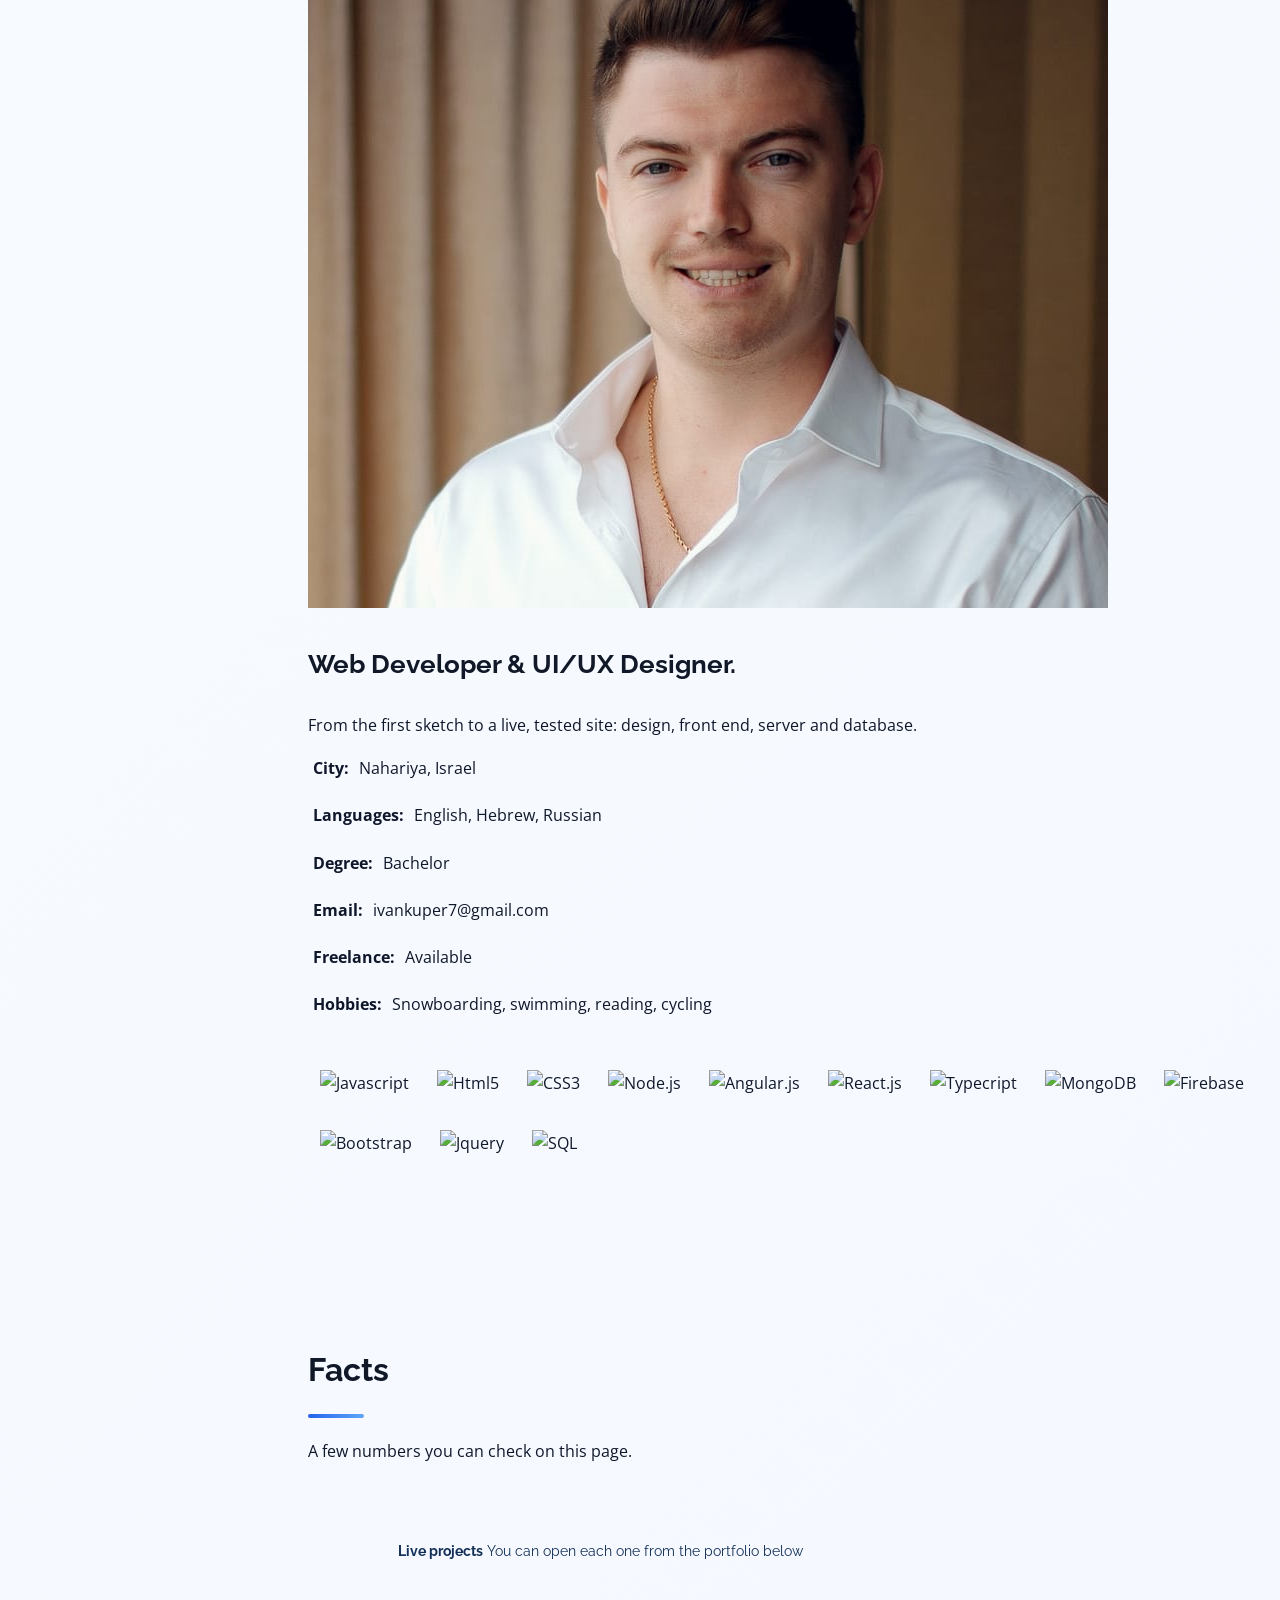
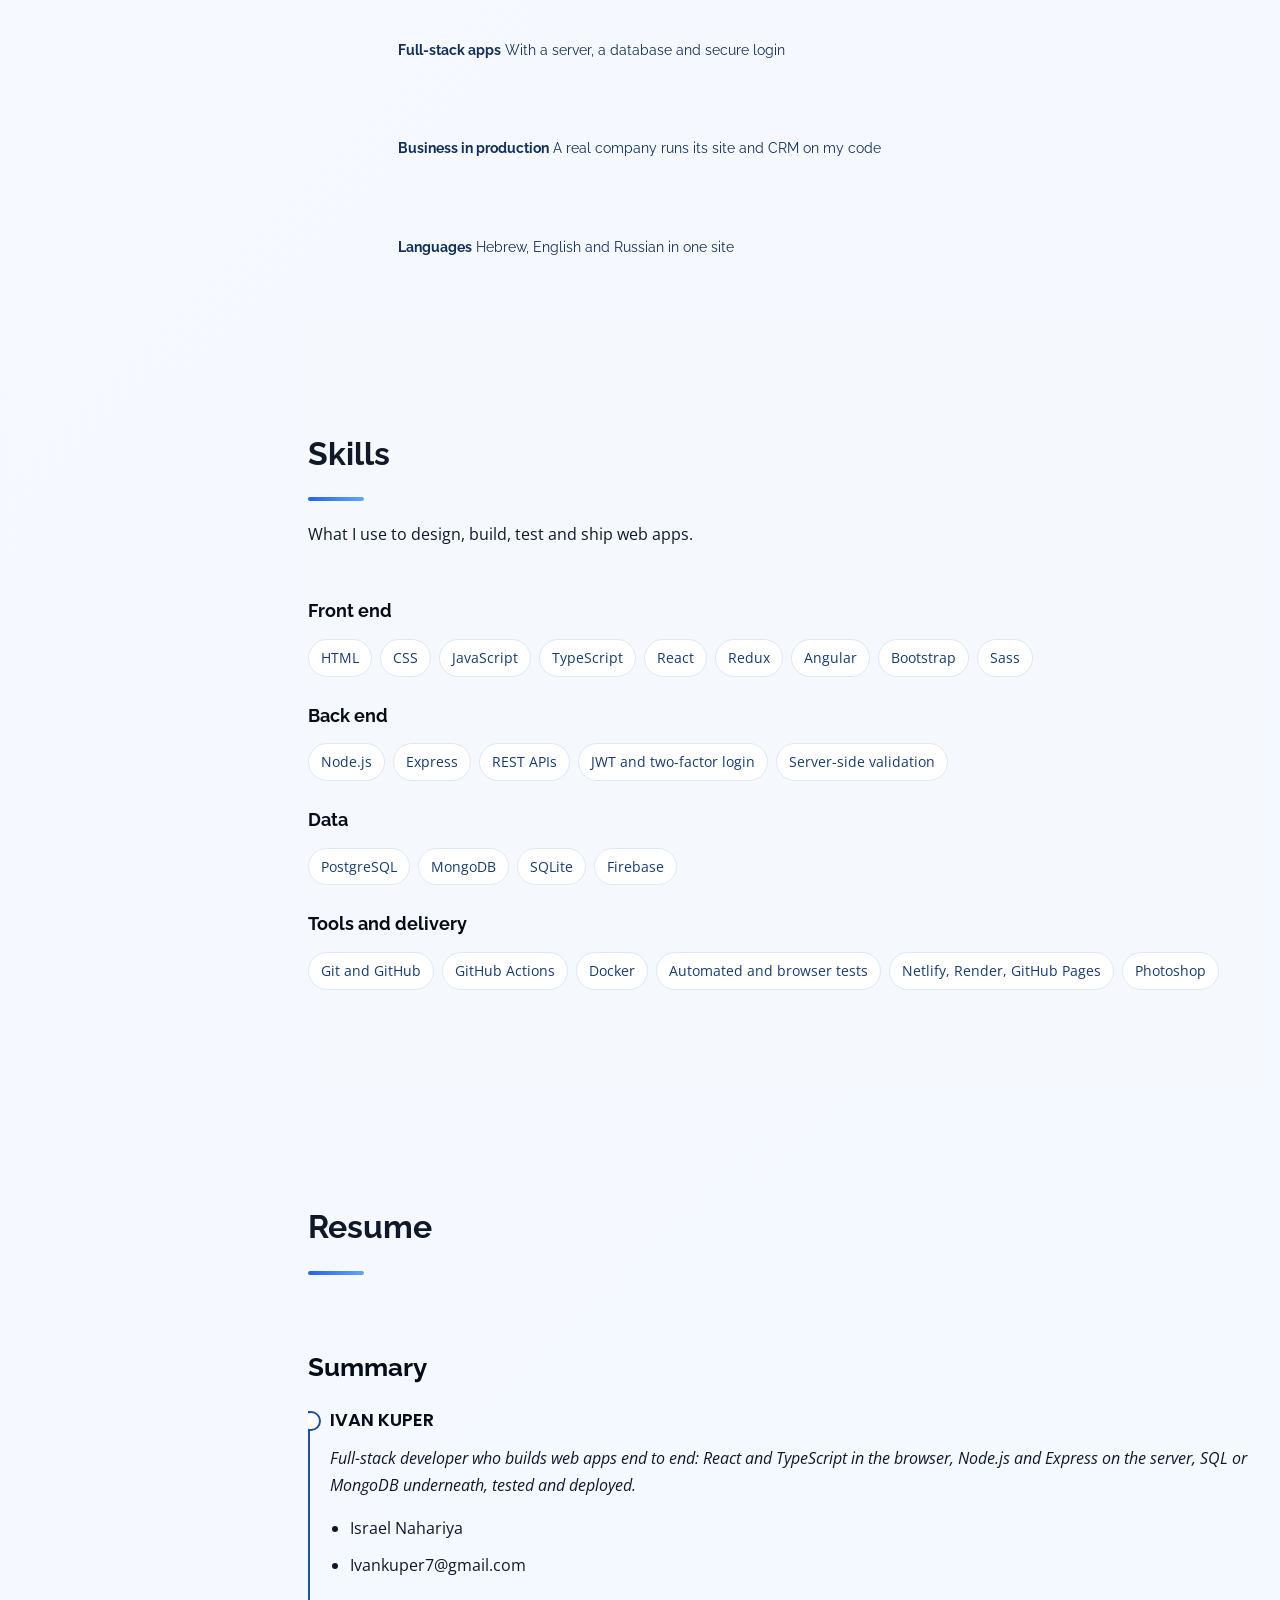
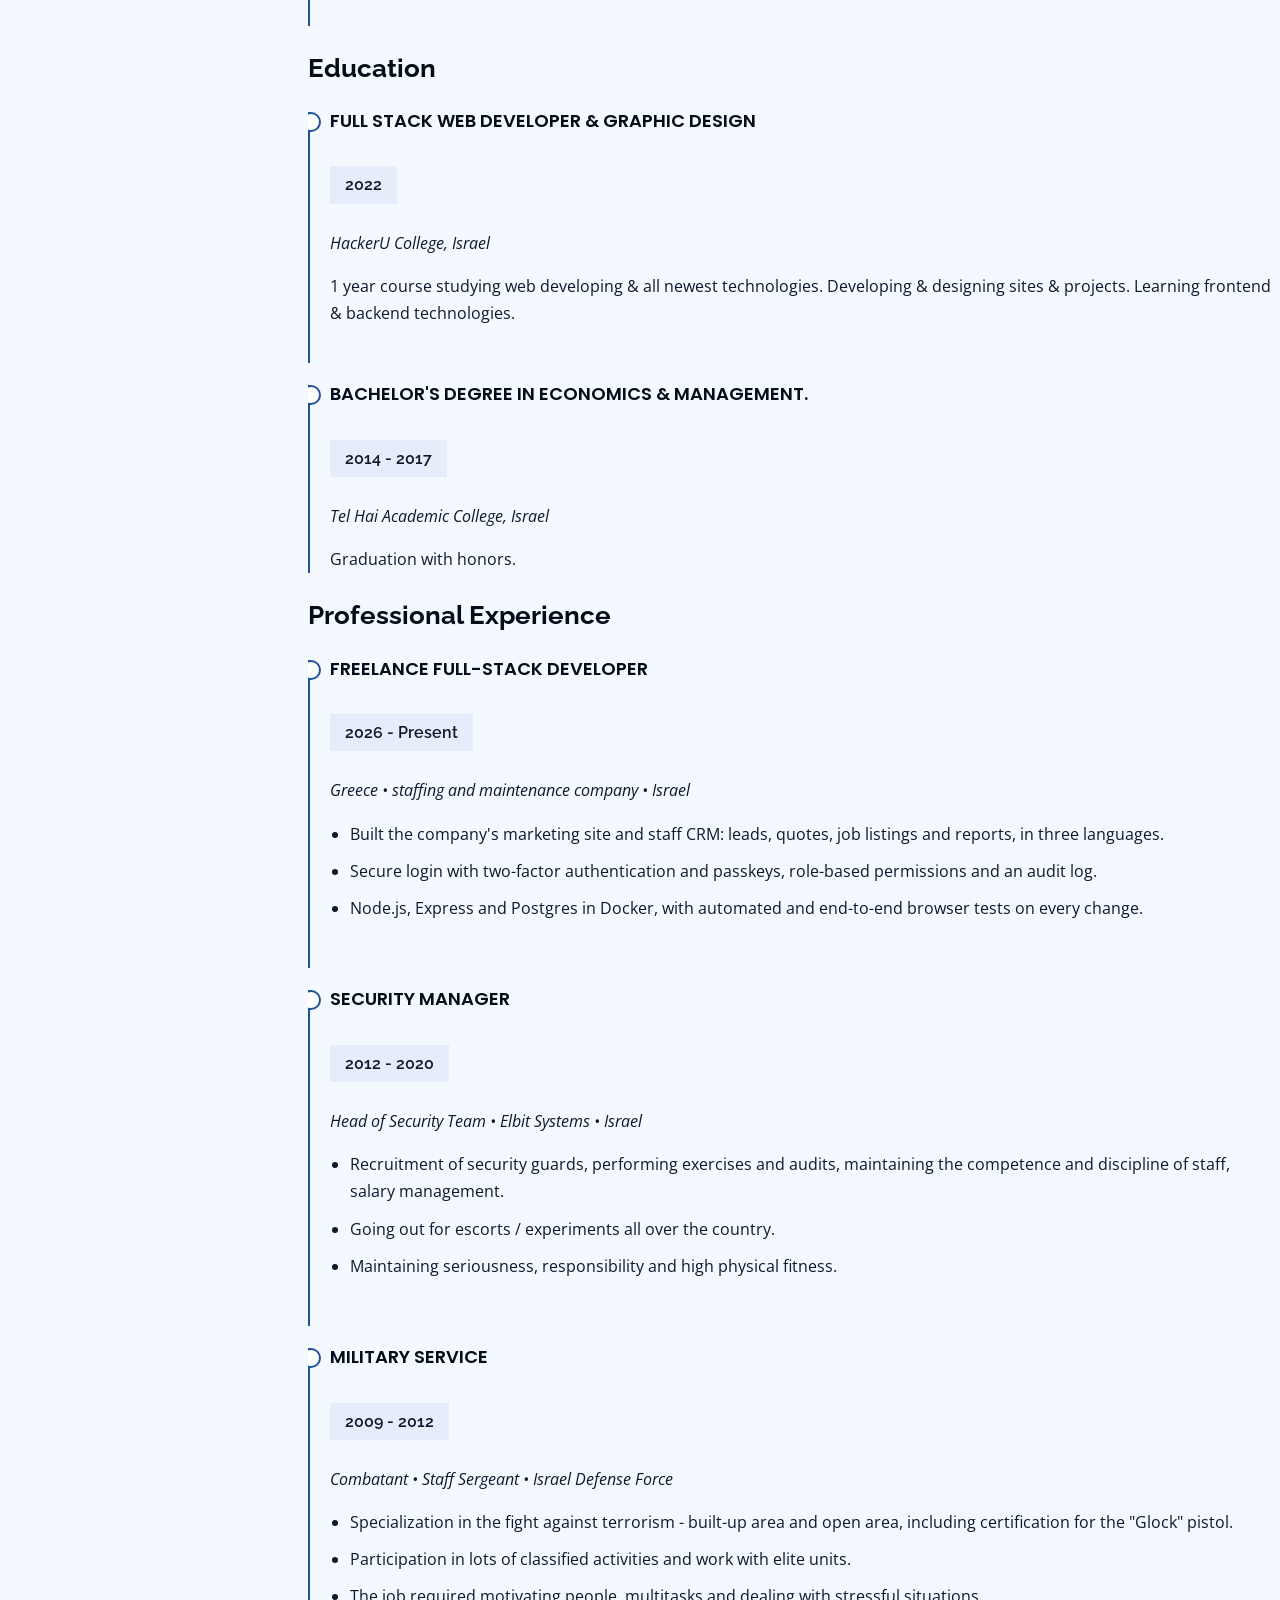
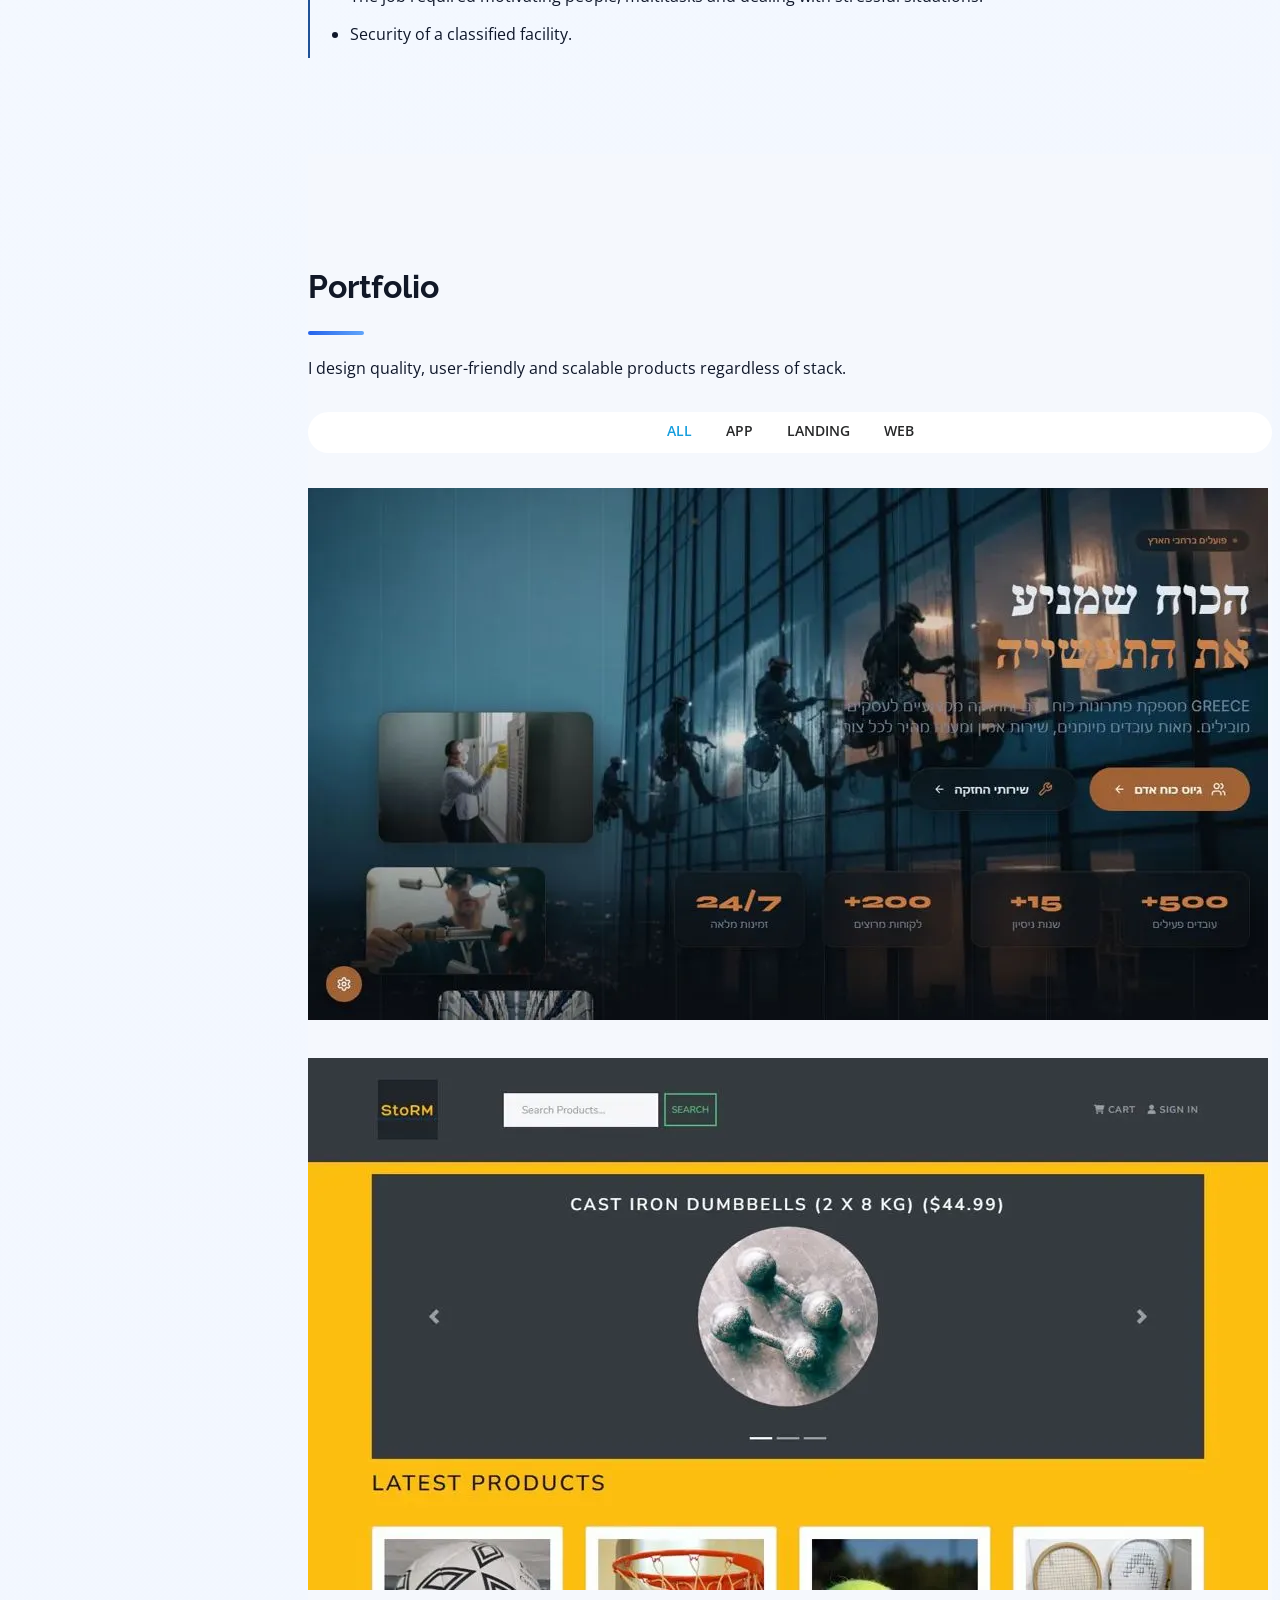
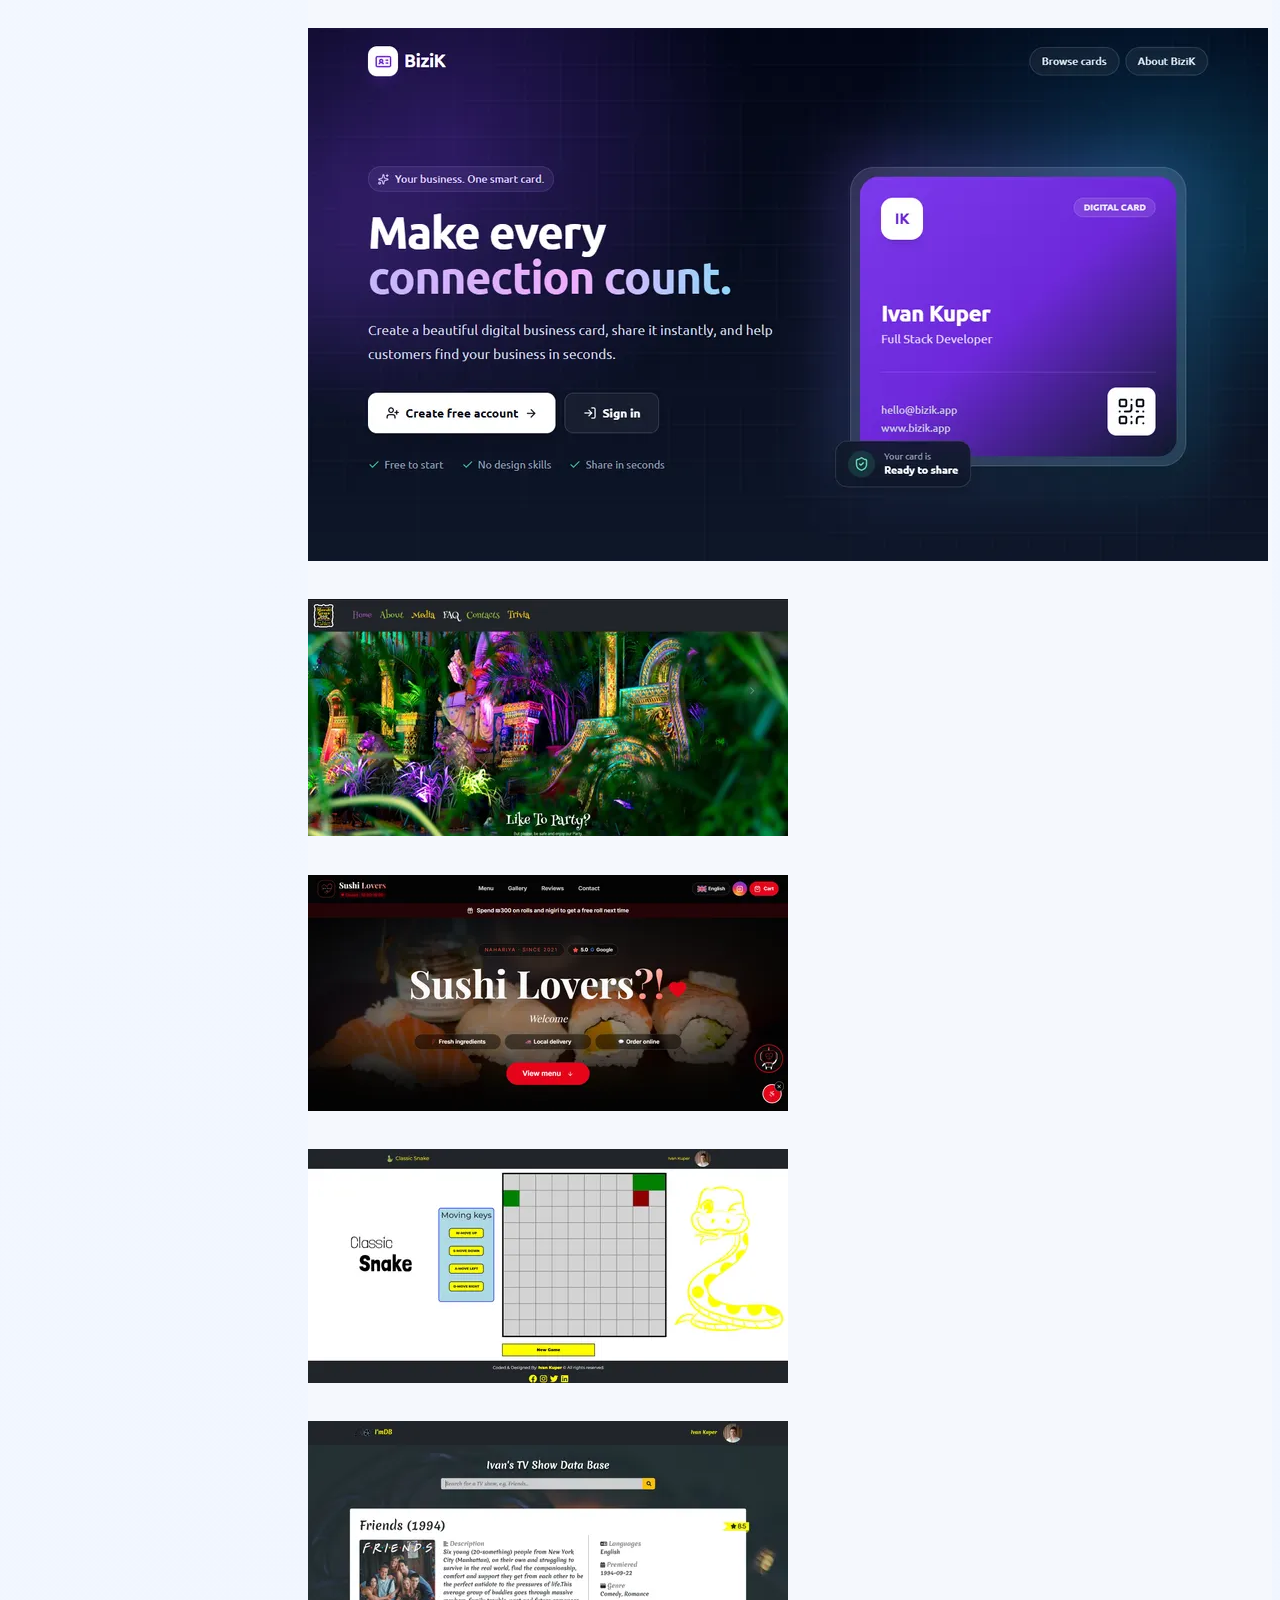
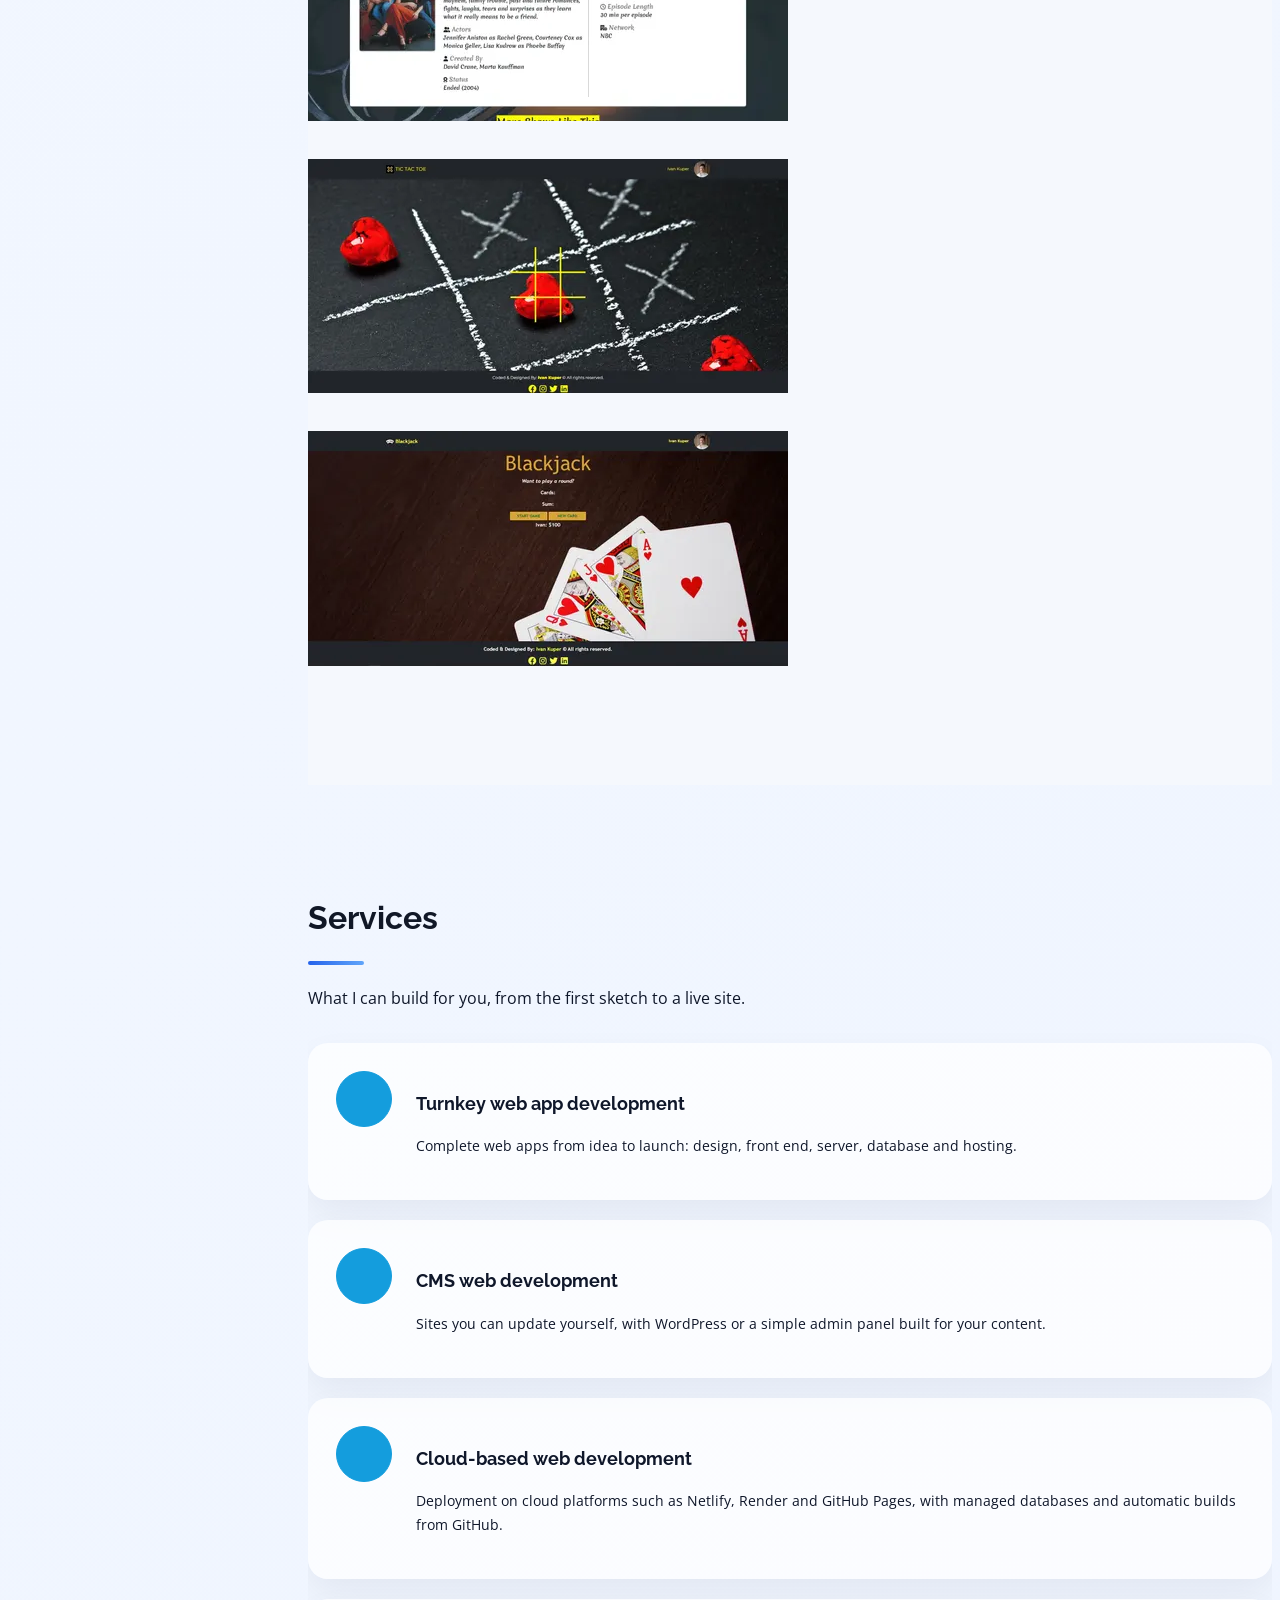
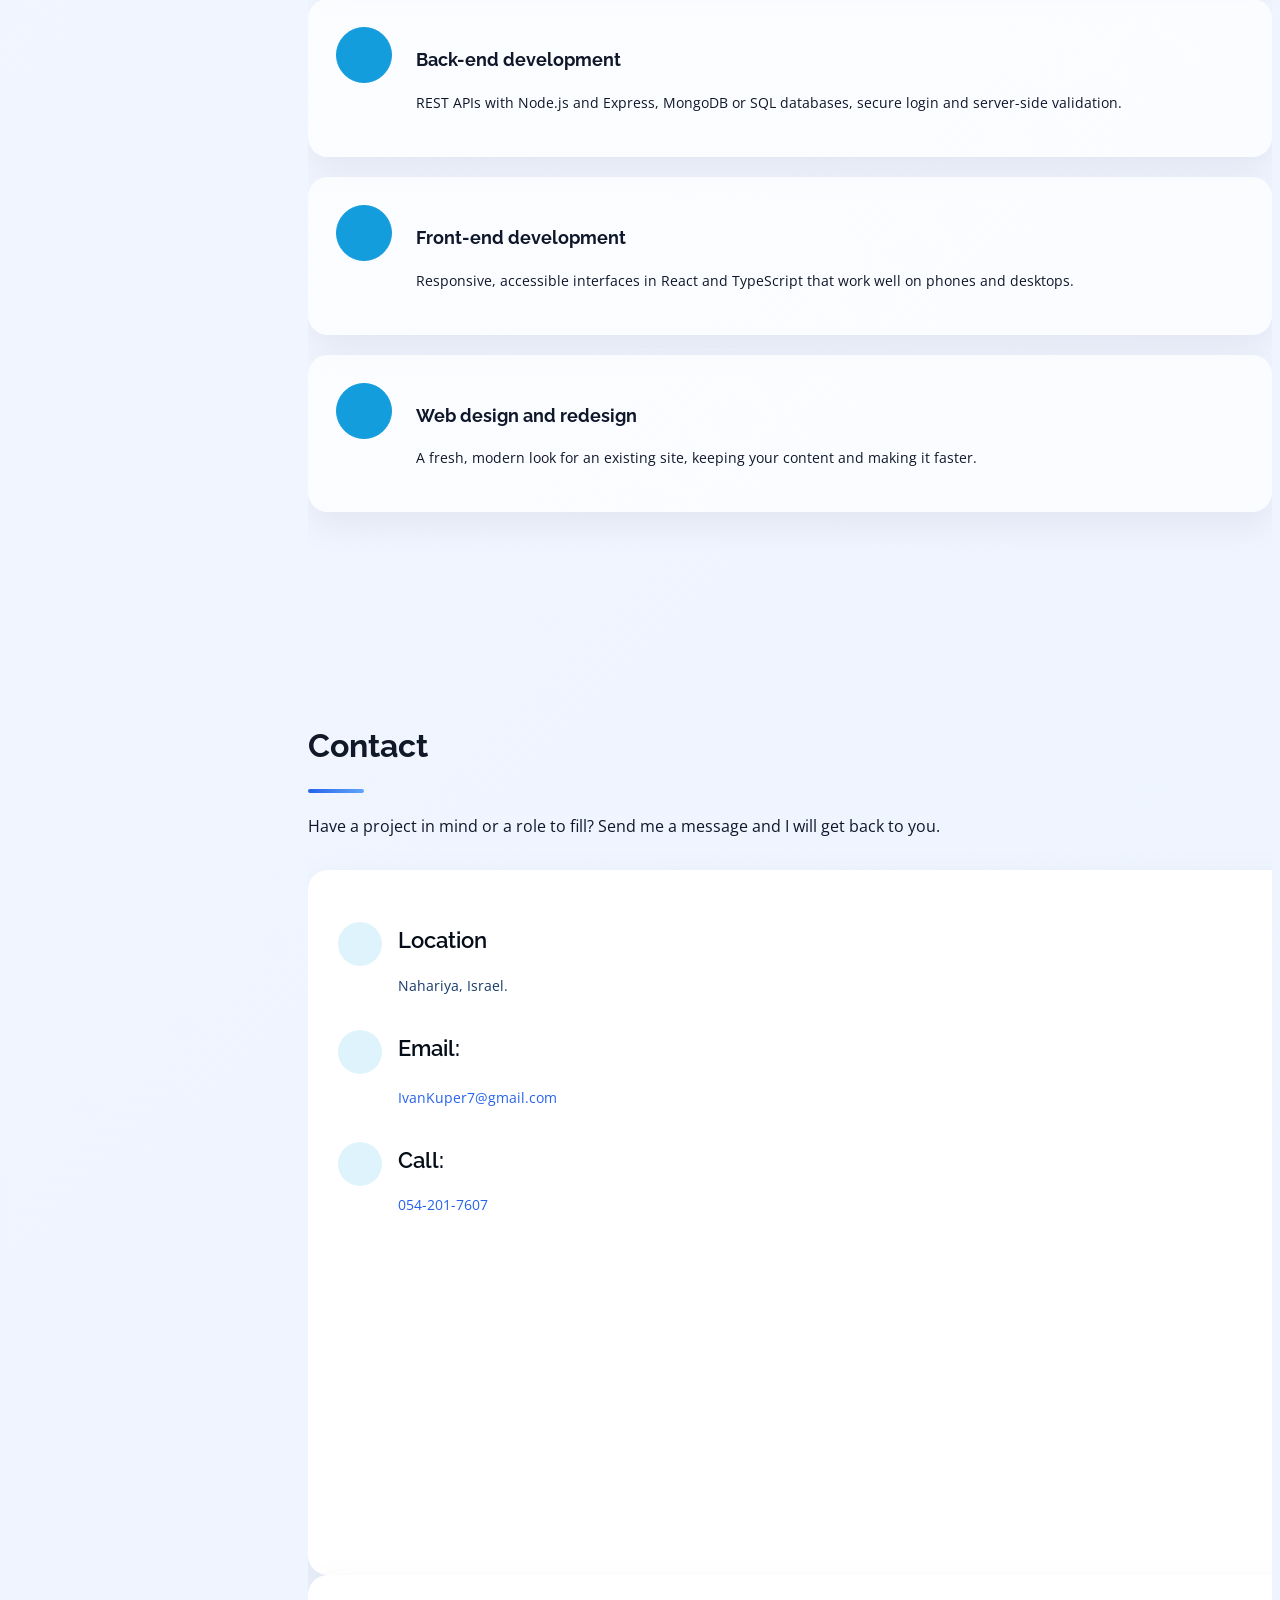
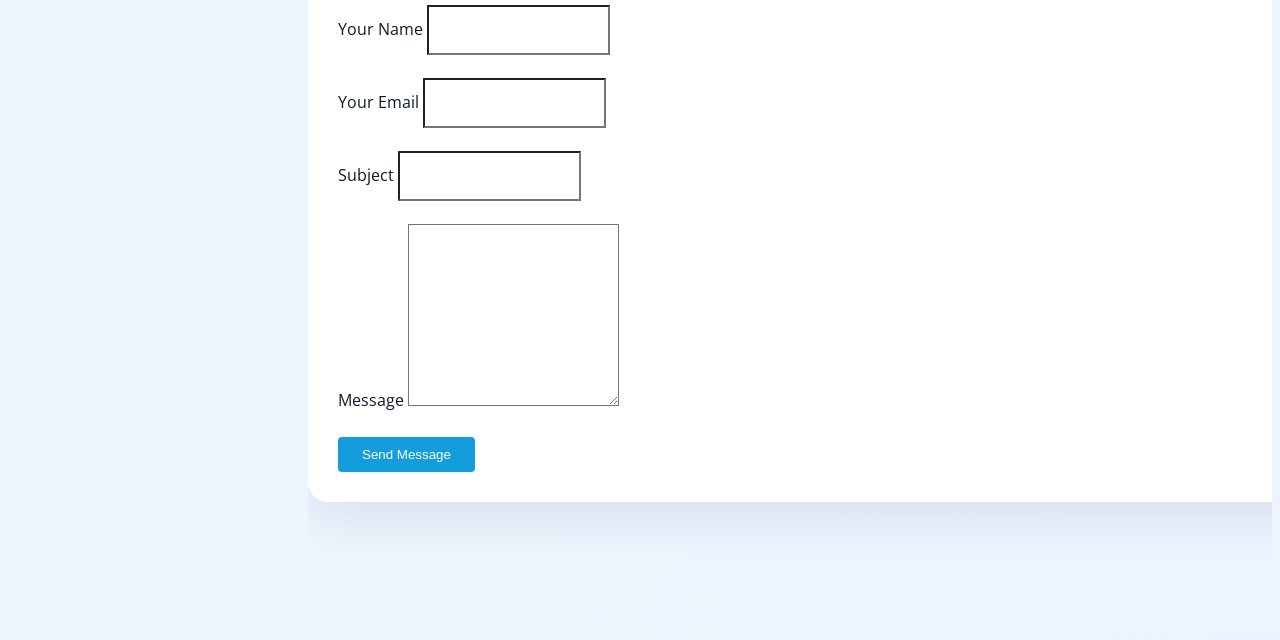
==== commit 02058481: "Classic page: clearer About text, no birthday, phone only in Contact" ====
--- a/classic.html
+++ b/classic.html
@@ -197,18 +197,14 @@
           <div class="section-title">
             <h2>About</h2>
             <p>
-              I am Full stack web developer, with proven experience in
-              developing projects, highly motivated & creative person with a
-              huge passion for the web Development field. I’m responsible,
-              reliable and social, with excellent technologies & technical
-              skills, I’ve ability to motivate employees and excellent
-              interpersonal communication. Eager to tackle more complex problems
-              and continue to find ways to maximize user efficiency. Work with a
-              variety of different languages, platforms, frameworks, and content
-              management systems such as JavaScript, TypeScript, React,
-              WordPress.
+              I'm a full-stack web developer: I design the screens, build the
+              front end in React and TypeScript, write the server in Node.js and
+              Express, and ship it with tests and automatic deploys. Before
+              moving into software I led a security team for eight years, so I
+              am used to responsibility, clear communication and keeping things
+              running. I like hard problems, clean interfaces and code that
+              keeps working after launch.
             </p>
-            <p></p>
           </div>
 
           <div class="row">
@@ -225,20 +221,12 @@
             <div class="col-lg-8 pt-4 pt-lg-0 content" data-aos="fade-left">
               <h3>Web Developer &amp; UI/UX Designer.</h3>
               <p class="fst-italic">
-                Developed UI/UX designs that increased user signups on the
-                website and much more applications
+                From the first sketch to a live, tested site: design, front end,
+                server and database.
               </p>
               <div class="row">
                 <div class="col-lg-6">
                   <ul>
-                    <li>
-                      <i class="bi bi-chevron-right"></i>
-                      <strong>Birthday:</strong> <span>27 April</span>
-                    </li>
-                    <li>
-                      <i class="bi bi-chevron-right"></i>
-                      <strong>Phone:</strong> <span>+972 0542017607</span>
-                    </li>
                     <li>
                       <i class="bi bi-chevron-right"></i>
                       <strong>City:</strong> <span>Nahariya, Israel</span>
@@ -248,14 +236,14 @@
                       <strong>Languages:</strong>
                       <span>English, Hebrew, Russian</span>
                     </li>
-                  </ul>
-                </div>
-                <div class="col-lg-6">
-                  <ul>
                     <li>
                       <i class="bi bi-chevron-right"></i>
                       <strong>Degree:</strong> <span>Bachelor</span>
                     </li>
+                  </ul>
+                </div>
+                <div class="col-lg-6">
+                  <ul>
                     <li>
                       <i class="bi bi-chevron-right"></i>
                       <strong>Email:</strong>
@@ -547,7 +535,6 @@
                 </p>
                 <ul>
                   <li>Israel Nahariya</li>
-                  <li>+972 0542017607</li>
                   <li>Ivankuper7@gmail.com</li>
                 </ul>
               </div>
@@ -1027,7 +1014,7 @@
                 <div class="phone">
                   <i class="bi bi-phone"></i>
                   <h3>Call:</h3>
-                  <p><a href="tel:0542017607">0542017607</a></p>
+                  <p><a href="tel:+972542017607">054-201-7607</a></p>
                 </div>
 
                 <iframe
